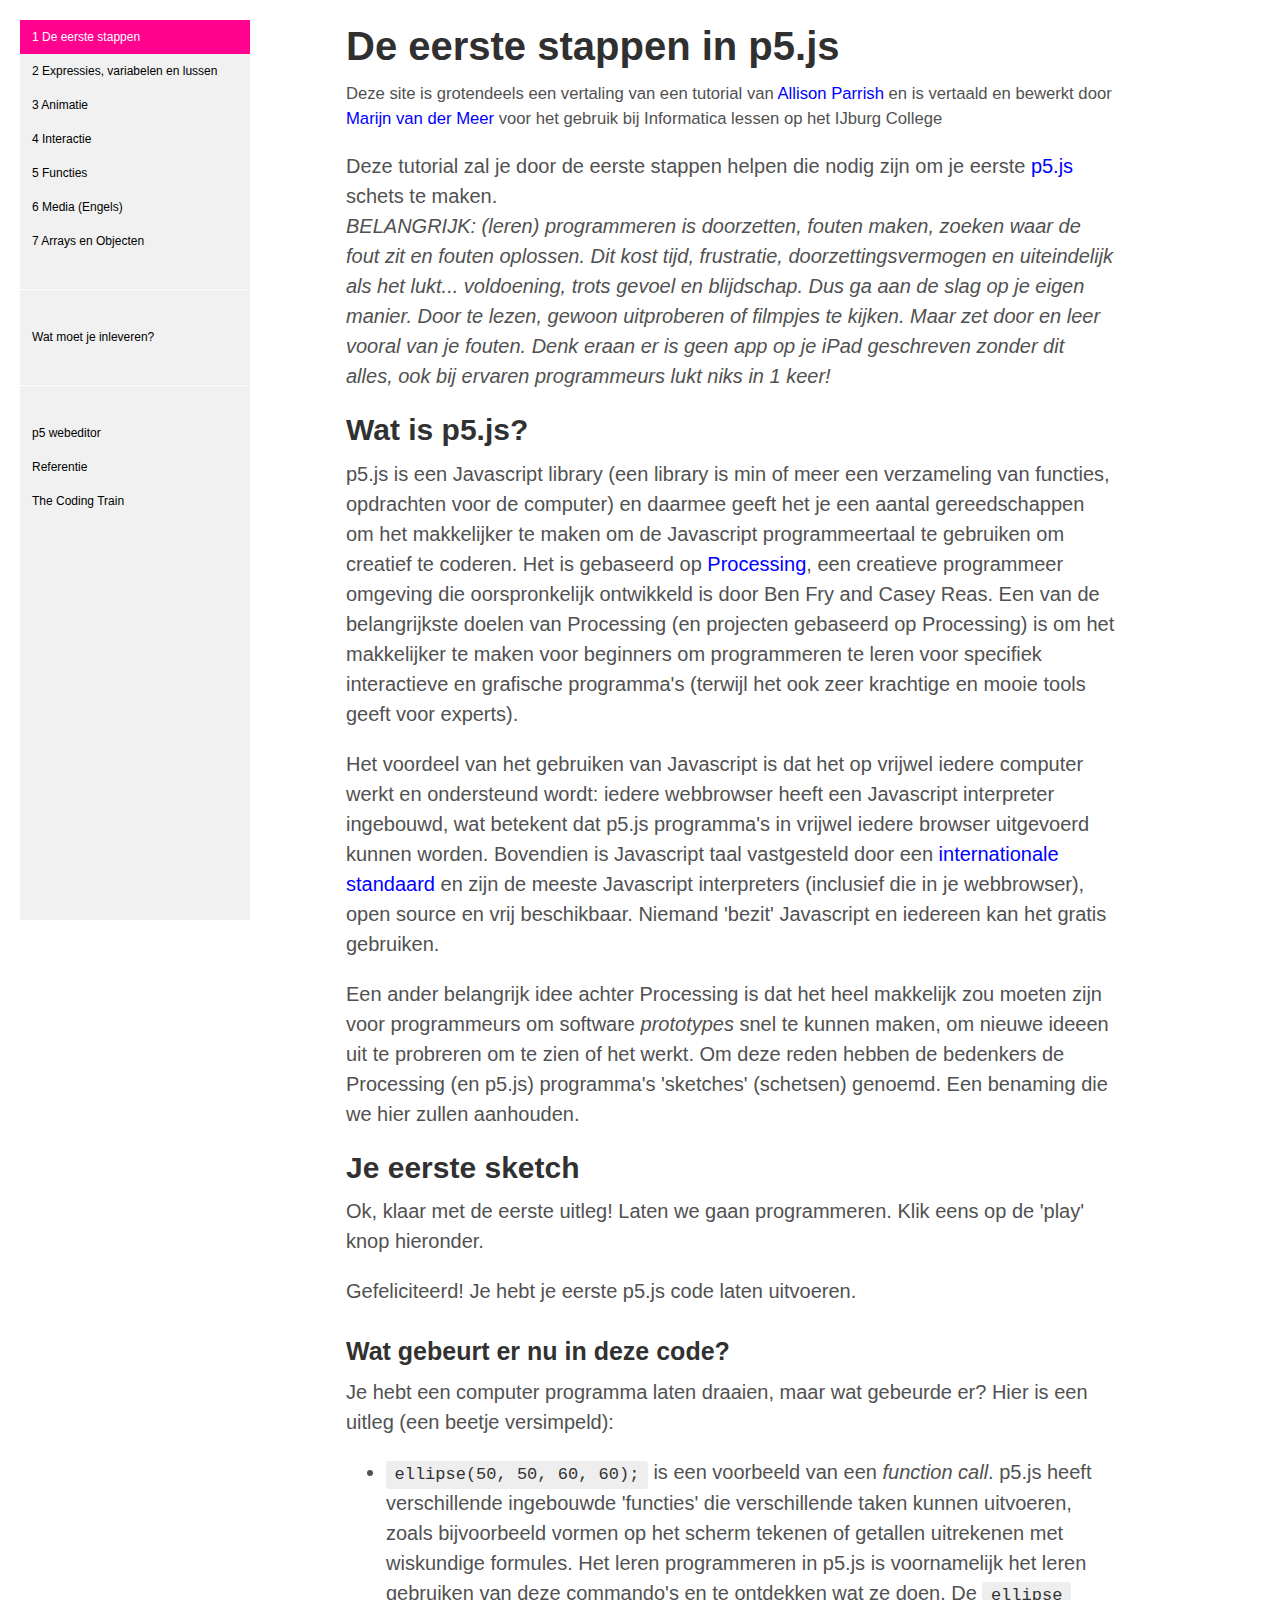
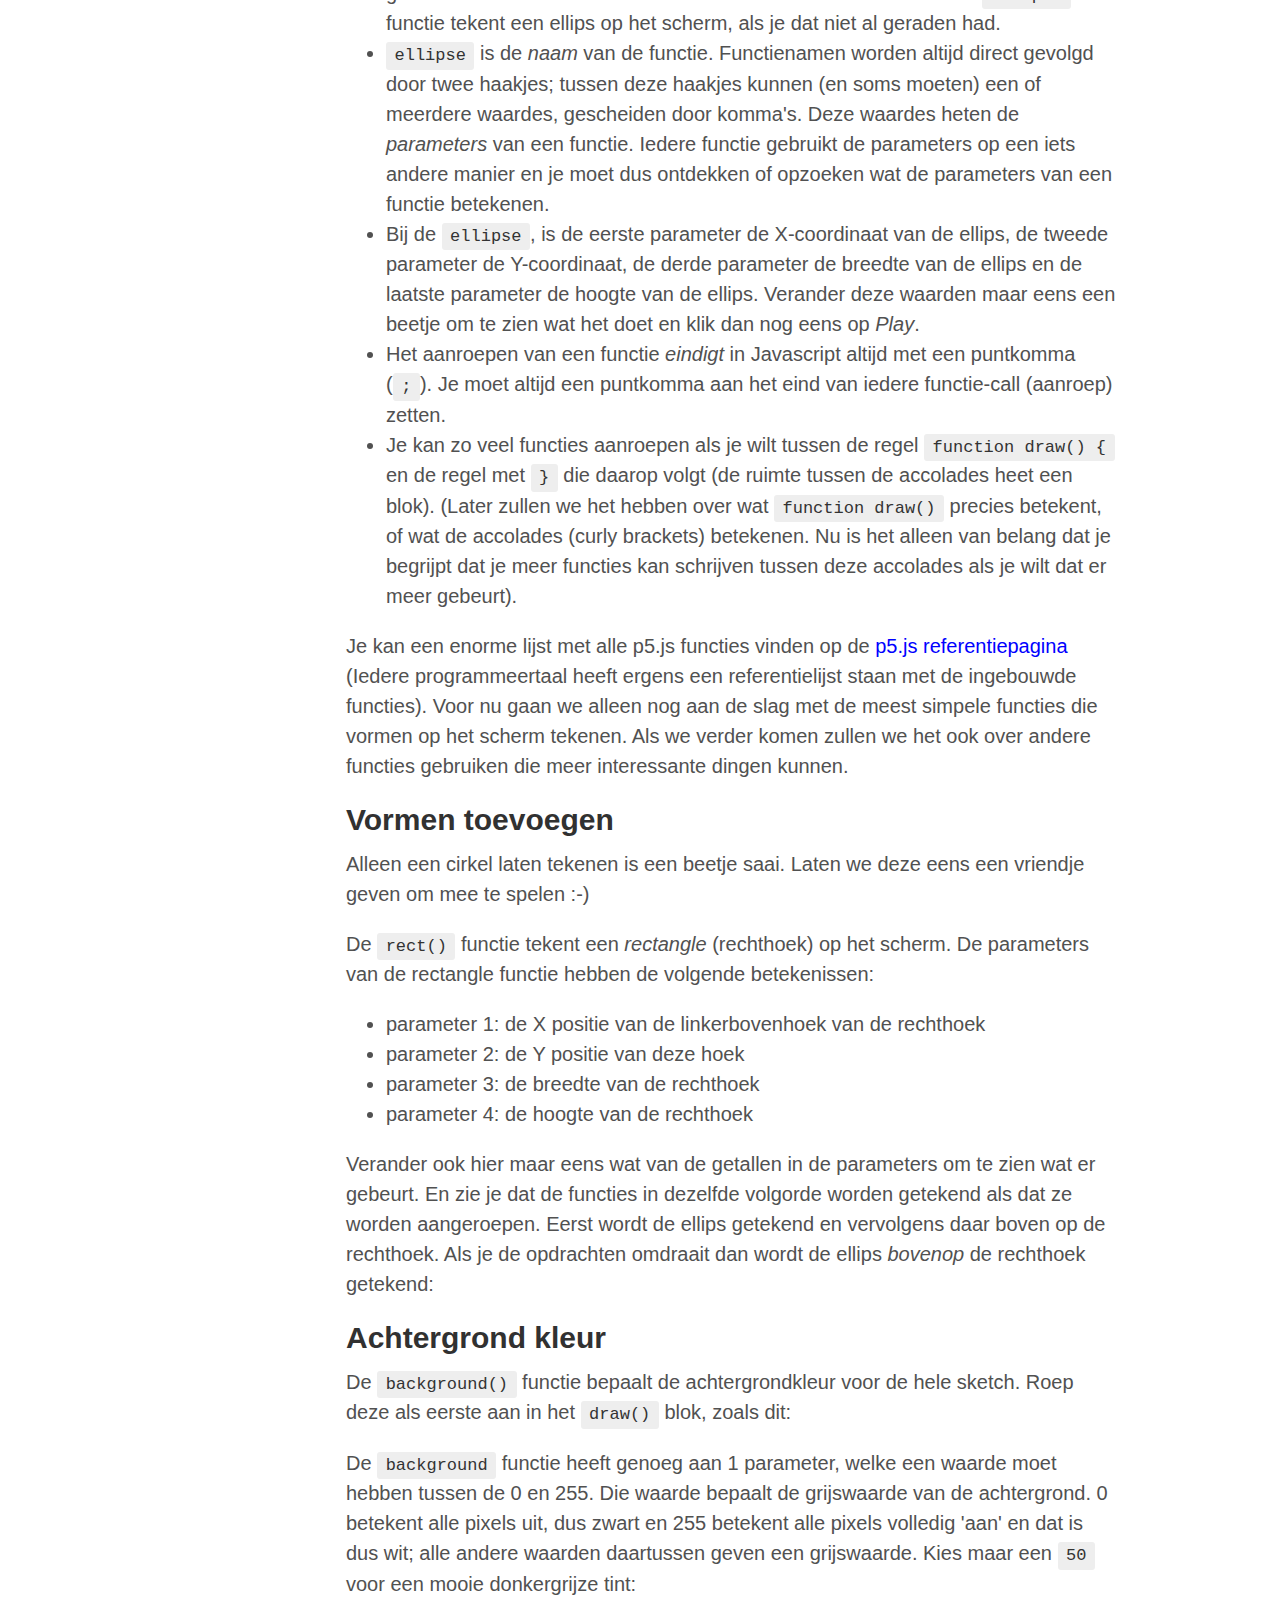
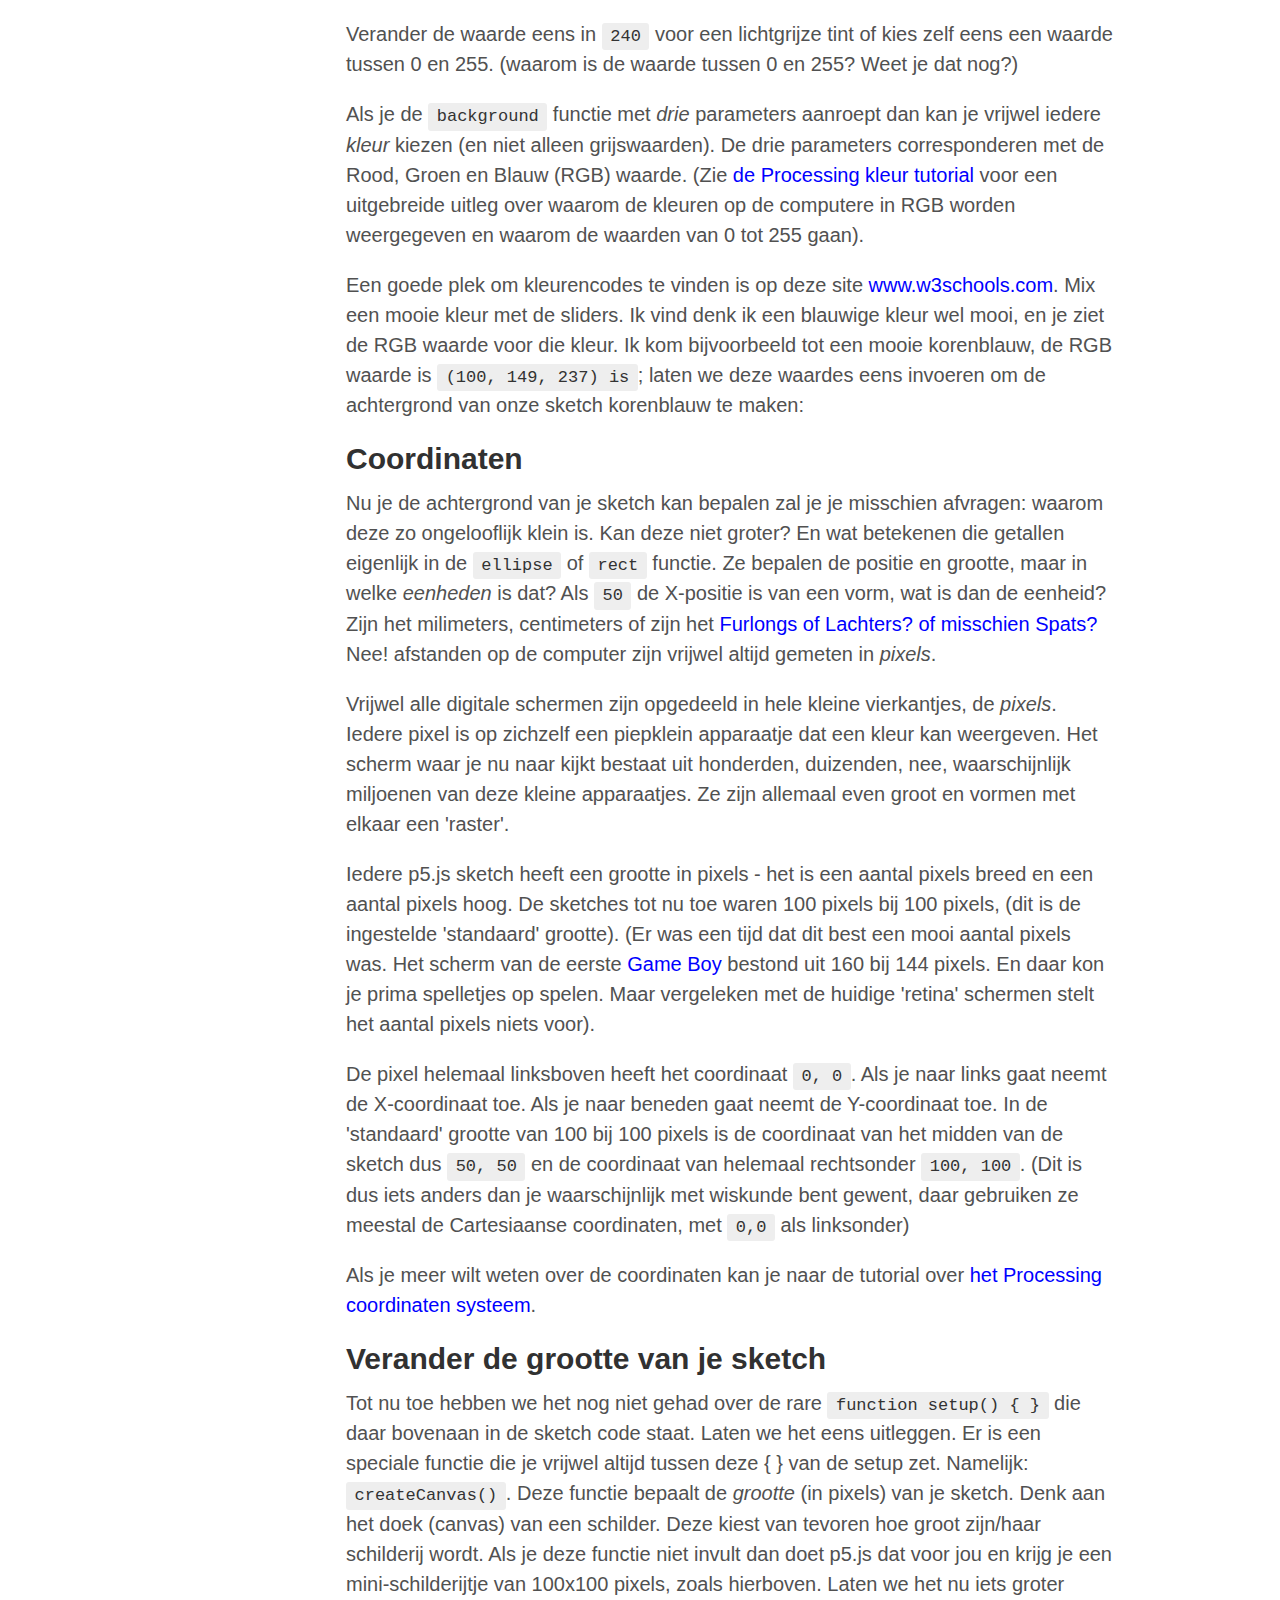
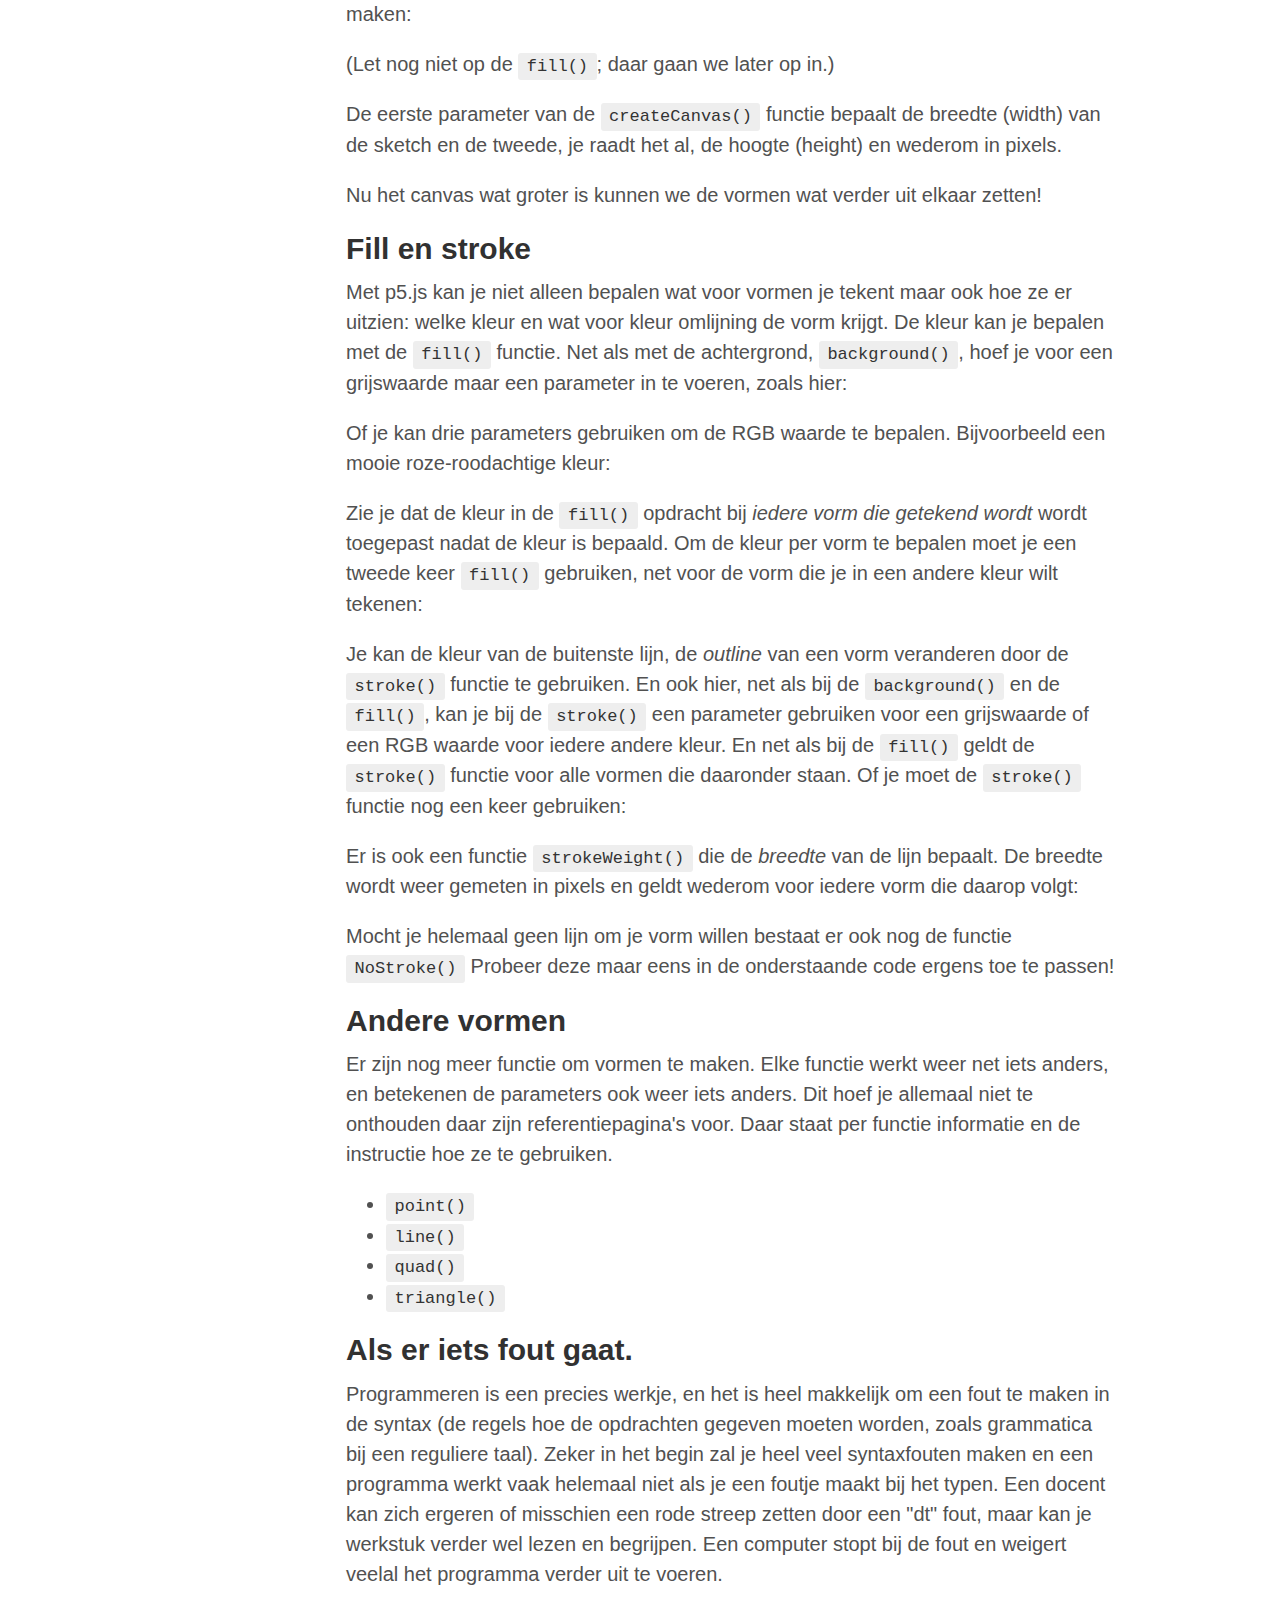
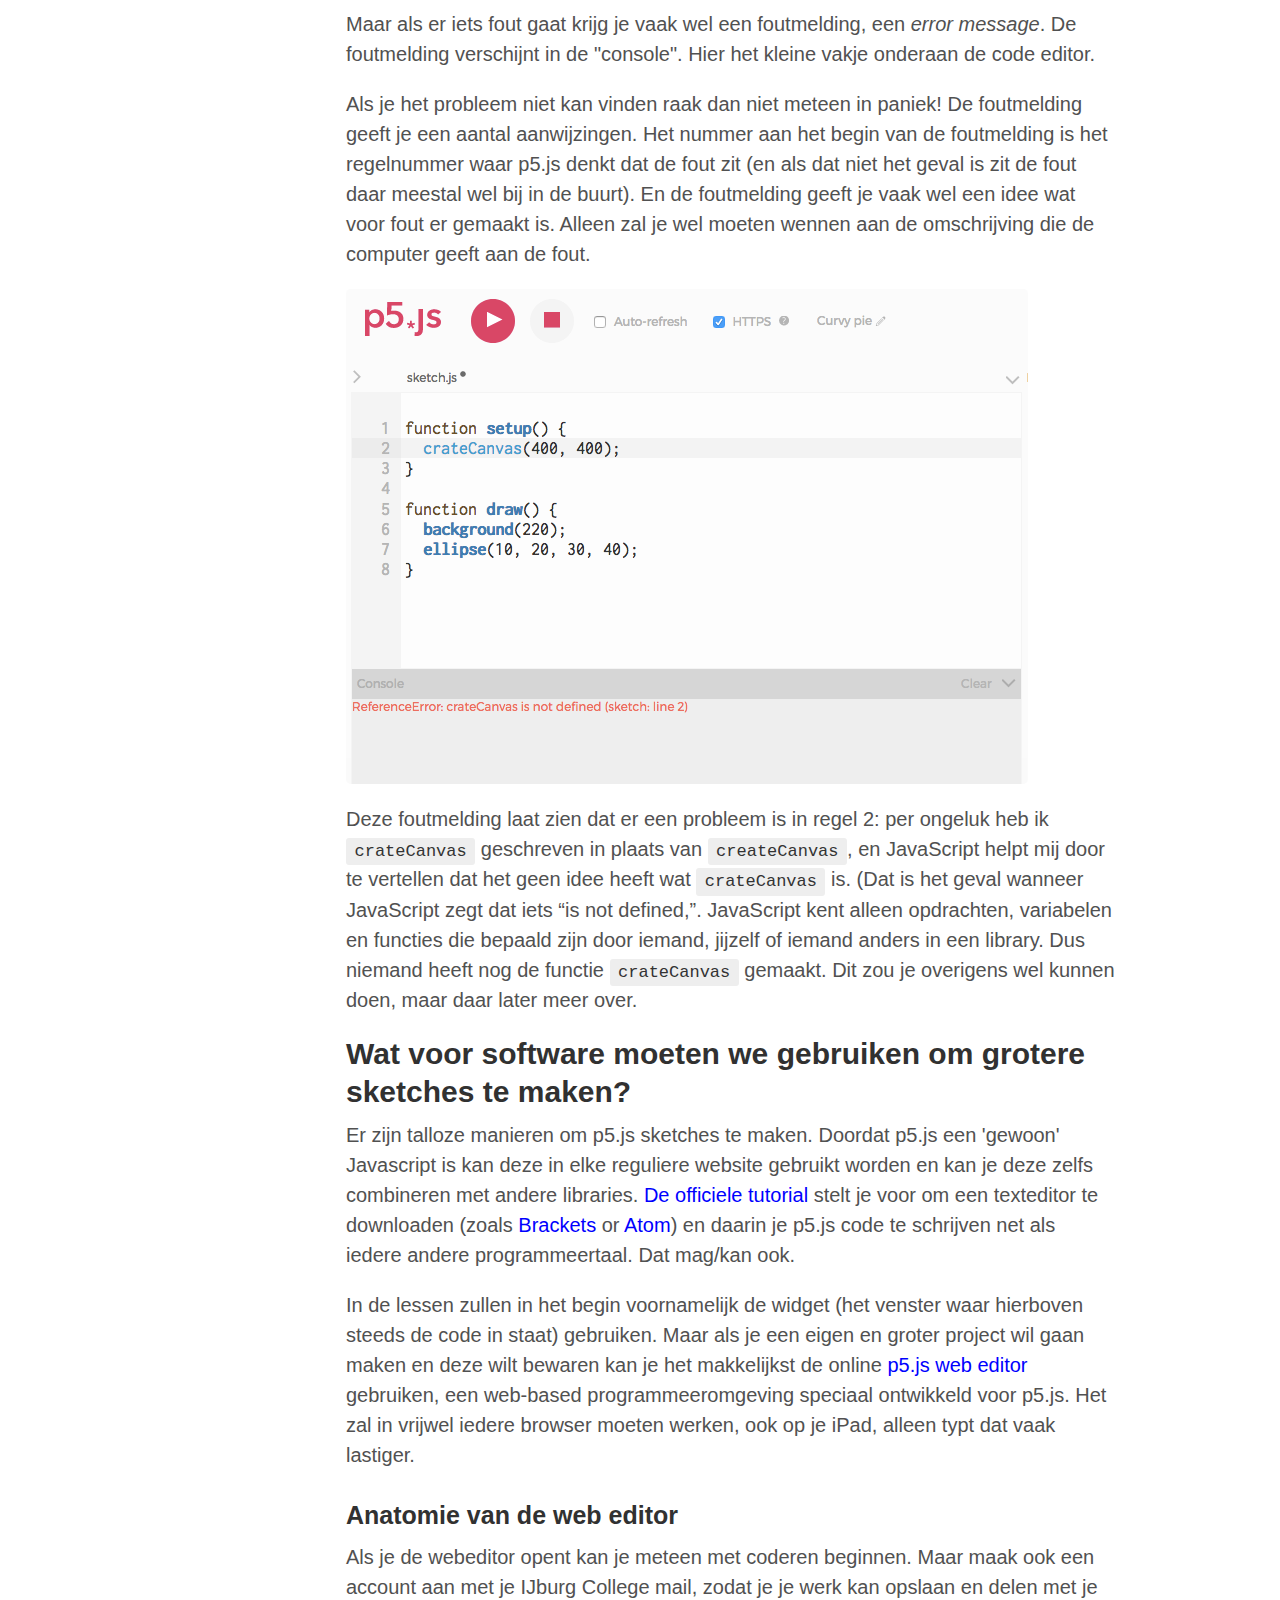
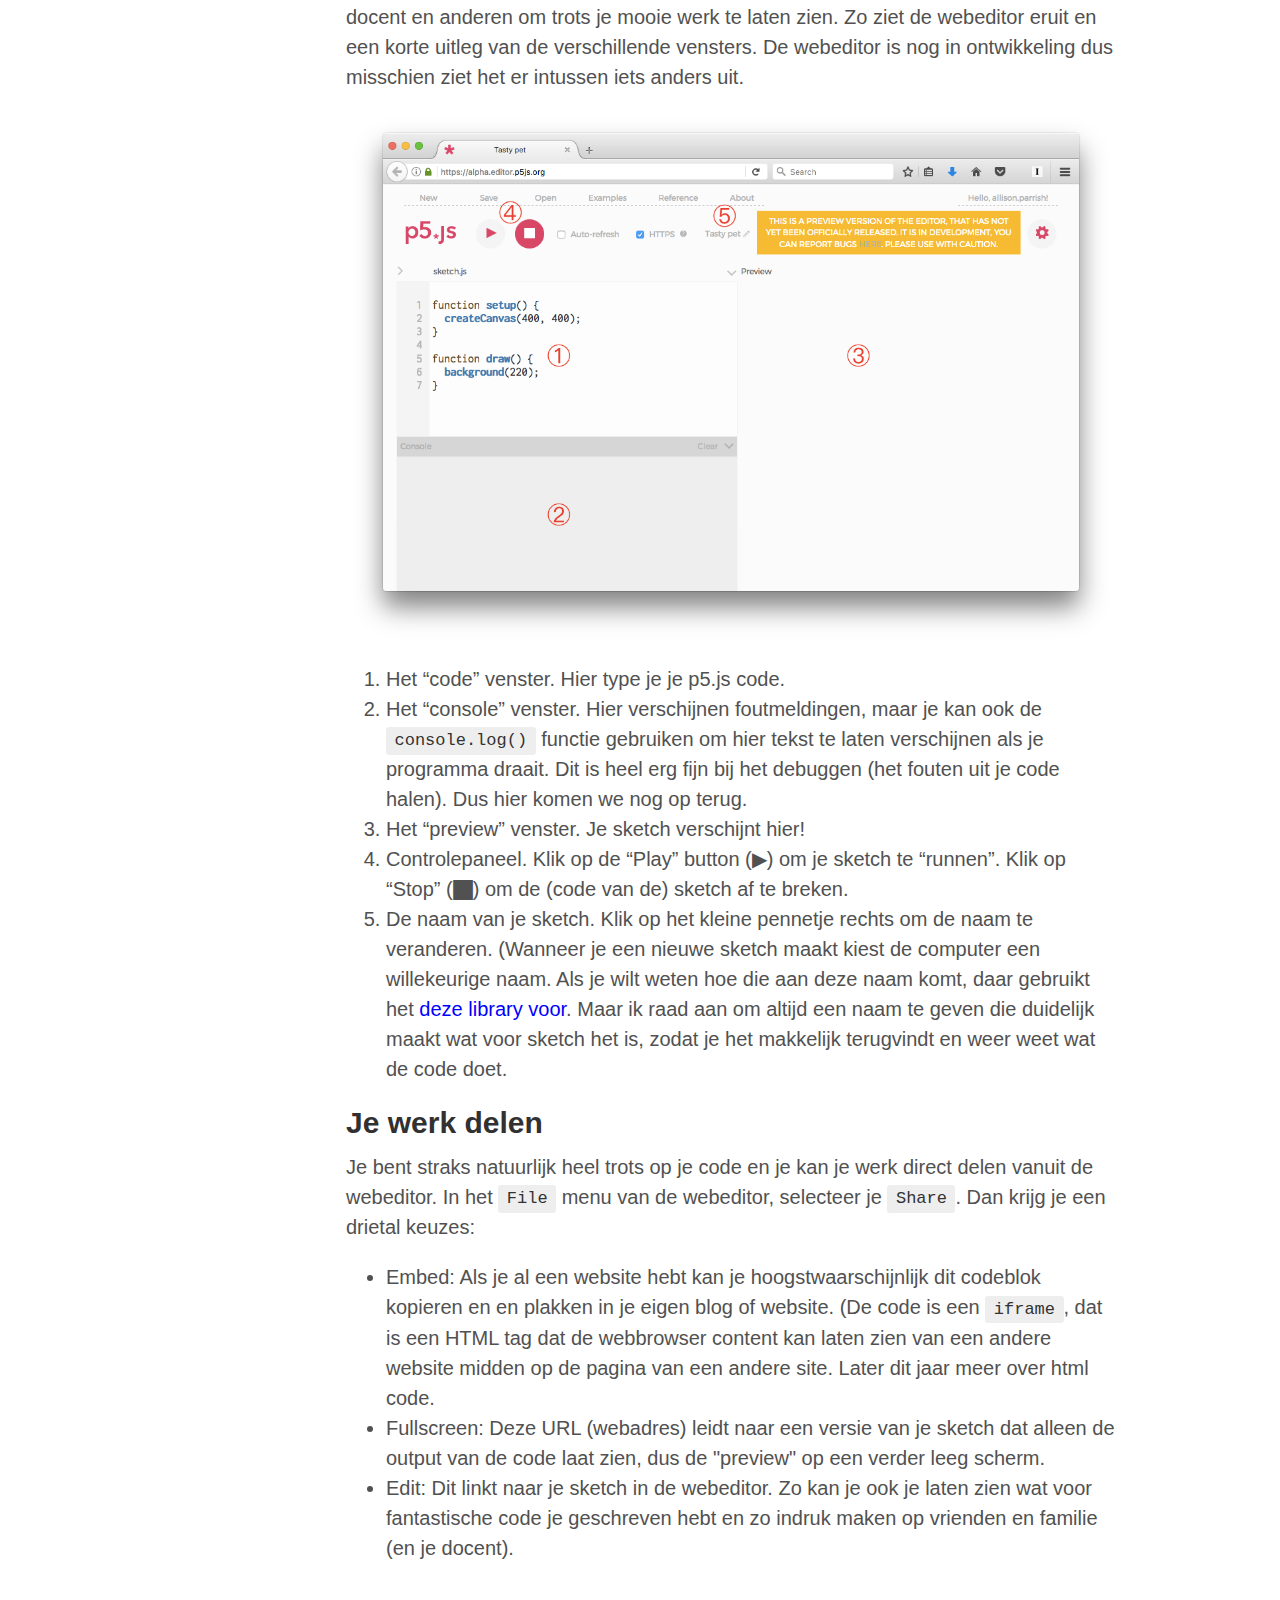
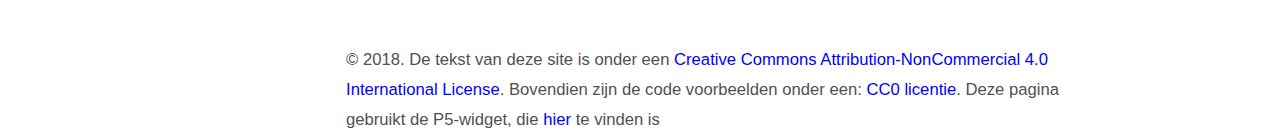
==== index.html @ 2075d61c "added files" ====
<!DOCTYPE html>
<html lang="nl">

  <head>
  <meta charset="UTF-8">
  <meta name="author" content="Allison Parrish">
  <link href="http://gmpg.org/xfn/11" rel="profile">

  <!-- Enable responsiveness on mobile devices-->
  <meta name="viewport" content="width=device-width, initial-scale=1.0, maximum-scale=1">

  <title>
    
      De eerste stappen in p5.js, creatief coderen.
    
  </title>

  <!-- CSS -->
  <link rel="stylesheet" href="css/poole.css">
  <link rel="stylesheet" href="css/syntax.css">
  <link rel="stylesheet" href="css/menu.css">

  <!-- Icons -->
  <!-- <link rel="apple-touch-icon-precomposed" sizes="144x144" href="/public/apple-touch-icon-precomposed.png">-->
  <link rel="shortcut icon" href="/public/favicon.ico">

  <!-- RSS -->
  <link rel="alternate" type="application/atom+xml" title="Creative Coding" href="/atom.xml">
<!-- load p5 inline widget -->
  <script src="//toolness.github.io/p5.js-widget/p5-widget.js"></script>
</head>


  <body>
<ul class="sidenav">
  <li><a class="active" href="index.html">1 De eerste stappen</a></li>
  <li><a href="02expressiesVariabelenLoops.html">2 Expressies, variabelen en lussen</a></li>
  <li><a href="03veranderingInTijd.html">3 Animatie</a></li>
  <li><a href="04interactie.html">4 Interactie</a></li>
  <li><a href="05TransformatieFuncties.html">5 Functies</a></li>
  <li><a href="06Media.html">6 Media (Engels)</a></li>
  <li><a href="07ArrayObjects.html">7 Arrays en Objecten</a></li>
   <hr>
  <li><a href="opdracht.html">Wat moet je inleveren?</a></li>
  <hr>
  <li><a href="https://editor.p5js.org/" target="_blank">p5 webeditor</a></li>
  <li><a href="https://p5js.org/reference/" target="_blank">Referentie</a></li>
<li><a href="https://www.youtube.com/user/shiffman/playlists?sort=dd&shelf_id=14&view=50" target="_blank">The Coding Train</a></li>
</ul>

    <div class="container content">
      <main>
        <article class="page">
  <h1 class="page-title">De eerste stappen in p5.js</h1>
 <small> <p>Deze site is grotendeels een vertaling van een tutorial van <a href="https://creative-coding.decontextualize.com/">Allison Parrish</a> en is vertaald en bewerkt door <a href="https://www.visualeditor.nl/">Marijn van der Meer</a> voor het gebruik bij Informatica lessen op het IJburg College</p></small>

<p>Deze tutorial zal je door de eerste stappen helpen die nodig zijn om je eerste 
<a href="http://p5js.org">p5.js</a> schets te maken. <br>
<em>BELANGRIJK: (leren) programmeren is doorzetten, fouten maken, zoeken waar de fout zit en fouten oplossen. Dit kost tijd, frustratie, doorzettingsvermogen en uiteindelijk als het lukt... voldoening, trots gevoel en blijdschap. Dus ga aan de slag op je eigen manier. Door te lezen, gewoon uitproberen of filmpjes te kijken. Maar zet door en leer vooral van je fouten. Denk eraan er is geen app op je iPad geschreven zonder dit alles, ook bij ervaren programmeurs lukt niks in 1 keer!</em> </p>

<h2 id="what-is-p5js">Wat is p5.js?</h2>

<p>p5.js is een Javascript library (een library is min of meer een verzameling van functies, opdrachten voor de computer) en daarmee geeft het je een aantal gereedschappen om het makkelijker te maken om de Javascript programmeertaal te gebruiken om creatief te coderen. Het is gebaseerd op
<a href="https://processing.org/">Processing</a>, een creatieve programmeer omgeving die oorspronkelijk ontwikkeld is door Ben Fry and Casey Reas. Een van de belangrijkste doelen van Processing (en projecten gebaseerd op Processing) is om het makkelijker te maken voor beginners om programmeren te leren voor specifiek interactieve en grafische programma's (terwijl het ook zeer krachtige en mooie tools geeft voor experts).</p>

<p>Het voordeel van het gebruiken van Javascript is dat het op vrijwel iedere computer werkt en ondersteund wordt: iedere webbrowser heeft een Javascript interpreter ingebouwd, wat betekent dat p5.js programma's in vrijwel iedere browser uitgevoerd kunnen worden. Bovendien is Javascript taal vastgesteld door een 
<a href="https://nl.wikipedia.org/wiki/ECMAScript">internationale standaard</a> en zijn de meeste Javascript interpreters (inclusief die in je webbrowser), open source en vrij beschikbaar. Niemand 'bezit' Javascript en iedereen kan het gratis gebruiken. </p>

<p>Een ander belangrijk idee achter Processing is dat het heel makkelijk zou moeten zijn voor programmeurs om software  <em>prototypes</em> snel te kunnen maken, om nieuwe ideeen uit te probreren om te zien of het werkt. Om deze reden hebben de bedenkers de Processing (en p5.js) programma's 'sketches' (schetsen) genoemd. Een benaming die we hier zullen aanhouden.</p>



<h2 id="your-first-sketch">Je eerste sketch</h2>

<p>Ok, klaar met de eerste uitleg! Laten we gaan programmeren. Klik eens op de 'play' knop hieronder. </p>


  <script type="text/p5">
function setup() {
  
}

function draw() {
  ellipse(50, 50, 60, 60);
}
</script>

<p>Gefeliciteerd! Je hebt je eerste p5.js code laten uitvoeren. </p>

<h3 id="so-whats-going-on-here">Wat gebeurt er nu in deze code?</h3>

<p>Je hebt een computer programma laten draaien, maar wat gebeurde er? Hier is een uitleg (een beetje versimpeld):</p>

<ul>
  <li><code>ellipse(50, 50, 60, 60);</code> is een voorbeeld van een <em>function call</em>. p5.js heeft verschillende ingebouwde 'functies' die verschillende taken kunnen uitvoeren, zoals bijvoorbeeld vormen op het scherm tekenen of getallen uitrekenen met wiskundige formules. Het leren programmeren in p5.js is voornamelijk het leren gebruiken van deze commando's en te ontdekken wat ze doen. De <code>ellipse</code> functie tekent een ellips op het scherm, als je dat niet al geraden had. </li>
  <li><code>ellipse</code> is de <em>naam</em> van de functie. Functienamen worden altijd direct gevolgd door twee haakjes; tussen deze haakjes kunnen (en soms moeten) een of meerdere waardes, gescheiden door komma's. Deze waardes heten de <em>parameters</em> van een functie. Iedere functie gebruikt de parameters op een iets andere manier en je moet dus ontdekken of opzoeken wat de parameters van een functie betekenen. </li>
  <li>Bij de <code>ellipse</code>, is de eerste parameter de X-coordinaat van de ellips, de tweede parameter de Y-coordinaat, de derde parameter de breedte van de ellips en de laatste parameter de hoogte van de ellips. Verander deze waarden maar eens een beetje om te zien wat het doet en klik dan nog eens op <em>Play</em>. </li>
  <li>Het aanroepen van een functie <em>eindigt</em> in Javascript altijd met een puntkomma (<code>;</code>). Je moet altijd een puntkomma aan het eind van iedere functie-call (aanroep) zetten. </li>
  <li>Je kan zo veel functies aanroepen als je wilt tussen de regel 
<code>function draw() {</code> en de regel met <code>}</code> die daarop volgt (de ruimte tussen de accolades heet een blok). (Later zullen we het hebben over wat
<code>function draw()</code> precies betekent, of wat de accolades (curly brackets) betekenen. Nu is het alleen van belang dat je begrijpt dat je meer functies kan schrijven tussen deze accolades als je wilt dat er meer gebeurt). </li>
</ul>

<p>Je kan een enorme lijst met alle p5.js functies vinden op de <a href="http://p5js.org/reference/">p5.js
referentiepagina</a> (Iedere programmeertaal heeft ergens een referentielijst staan met de ingebouwde functies). Voor nu gaan we alleen nog aan de slag met de meest simpele functies die vormen op het scherm tekenen. Als we verder komen zullen we het ook over andere functies gebruiken die meer interessante dingen kunnen. </p>

<h2 id="add-another-shape">Vormen toevoegen</h2>

<p>Alleen een cirkel laten tekenen is een beetje saai. Laten we deze eens een vriendje geven om mee te spelen :-)</p>

<script type="text/p5">
function setup() {
  
}

function draw() {
  ellipse(50, 50, 60, 60);
  rect(40, 40, 35, 45);
}
</script>

<p>De <code>rect()</code> functie tekent een <em>rectangle</em> (rechthoek) op het scherm. De parameters van de rectangle functie hebben de volgende betekenissen: </p>

<ul>
  <li>parameter 1: de X positie van de linkerbovenhoek van de rechthoek</li>
  <li>parameter 2: de Y positie van deze hoek</li>
  <li>parameter 3: de breedte van de rechthoek </li>
  <li>parameter 4: de hoogte van de rechthoek </li>
</ul>

<p>Verander ook hier maar eens wat van de getallen in de parameters om te zien wat er gebeurt. En zie je dat de functies in dezelfde volgorde worden getekend als dat ze worden aangeroepen. Eerst wordt de ellips getekend en vervolgens daar boven op de rechthoek. Als je de opdrachten omdraait  dan wordt de ellips <em>bovenop</em> de rechthoek getekend: 

<script type="text/p5">
function setup() {
  
}

function draw() {
  rect(40, 40, 35, 45);
  ellipse(50, 50, 60, 60);
}
</script>

<h2 id="background-color">Achtergrond kleur</h2>

<p>De <code>background()</code> functie bepaalt de achtergrondkleur voor de hele sketch. 
Roep deze als eerste aan in het  <code>draw()</code> blok, zoals dit:</p>

<script type="text/p5">
function setup() {
  
}

function draw() {
  background(0);
  ellipse(50, 50, 60, 60);
  rect(40, 40, 35, 45);
}
</script>

<p>De <code>background</code> functie heeft genoeg aan 1 parameter, welke een waarde moet hebben tussen de 0 en
255. Die waarde bepaalt de grijswaarde van de achtergrond. 0 betekent alle pixels uit, dus zwart en 255 betekent alle pixels volledig 'aan' en dat is dus wit; alle andere waarden daartussen geven een grijswaarde. Kies maar een <code>50</code> voor een mooie donkergrijze tint:</p>

<script type="text/p5">
function setup() {
  
}

function draw() {
  background(50);
  ellipse(50, 50, 60, 60);
  rect(40, 40, 35, 45);
}
</script>

<p>Verander de waarde eens in <code>240</code> voor een lichtgrijze tint of kies zelf eens een waarde tussen 0 en 255. (waarom is de waarde tussen 0 en 255? Weet je dat nog?)</p>


<p>Als je de  <code>background</code> functie met <em>drie</em> parameters aanroept dan kan je vrijwel iedere <em>kleur</em> kiezen (en niet alleen grijswaarden).  De drie parameters corresponderen met de Rood, Groen en Blauw (RGB) waarde.  (Zie <a href="https://www.processing.org/tutorials/color/">de Processing kleur
tutorial</a> voor een uitgebreide uitleg over waarom de kleuren op de computere in RGB worden weergegeven en waarom de waarden van 0 tot 255 gaan). </p>

<p>Een goede plek om kleurencodes te vinden is op deze site <a href="https://www.w3schools.com/colors/colors_rgb.asp">www.w3schools.com</a>. Mix een mooie kleur met de sliders. Ik vind denk ik een blauwige kleur wel mooi, en je ziet de RGB waarde voor die kleur. Ik kom bijvoorbeeld tot een mooie korenblauw, de RGB waarde is <code>(100,
149, 237) is</code>; laten we deze waardes eens invoeren om de achtergrond van onze sketch korenblauw te maken:</p>

<script type="text/p5">
function setup() {
  
}

function draw() {
  background(100, 149, 237);
  ellipse(50, 50, 60, 60);
  rect(40, 40, 35, 45);
}
</script>

<h2 id="coordinates">Coordinaten</h2>

<p>Nu je de achtergrond van je sketch kan bepalen zal je je misschien afvragen: waarom deze zo ongelooflijk klein is. Kan deze niet groter? En wat betekenen die getallen eigenlijk in de <code>ellipse</code> of <code>rect</code> functie. Ze bepalen de positie en grootte, maar in welke <em>eenheden</em> is dat? Als  <code>50</code> de X-positie is van een vorm, wat is dan de eenheid? Zijn het milimeters, centimeters of zijn het <a href="https://en.wikipedia.org/wiki/List_of_obsolete_units_of_measurement">Furlongs of Lachters? of misschien Spats?</a>
Nee! afstanden op de computer zijn vrijwel altijd gemeten in <em>pixels</em>.</p>

<p>Vrijwel alle digitale schermen zijn opgedeeld in hele kleine vierkantjes, de <em>pixels</em>.
Iedere pixel is op zichzelf een piepklein apparaatje dat een kleur kan weergeven. Het scherm waar je nu naar kijkt bestaat uit honderden, duizenden, nee, waarschijnlijk miljoenen van deze kleine apparaatjes. Ze zijn allemaal even groot en vormen met elkaar een 'raster'. </p>

<p>Iedere p5.js sketch heeft een grootte in pixels - het is een aantal pixels breed en een aantal pixels hoog. De sketches tot nu toe waren 100 pixels bij 100 pixels, (dit is de ingestelde 'standaard' grootte).
(Er was een tijd dat dit best een mooi aantal pixels was. Het scherm van de eerste <a href="https://nl.wikipedia.org/wiki/Game_Boy">Game
Boy</a> bestond uit 160 bij 144 pixels. En daar kon je prima spelletjes op spelen. Maar vergeleken met de huidige 'retina' schermen stelt het aantal pixels niets voor). </p>

<p>De pixel helemaal linksboven heeft het coordinaat <code>0, 0</code>. Als je naar links gaat neemt de X-coordinaat toe.
Als je naar beneden gaat neemt de Y-coordinaat toe. In de 'standaard' grootte van 100 bij 100 pixels is de coordinaat van het midden van de sketch dus <code>50, 50</code> en de coordinaat van helemaal rechtsonder <code>100, 100</code>. (Dit is dus iets anders dan je waarschijnlijk met wiskunde bent gewent, daar gebruiken ze meestal de Cartesiaanse coordinaten, met <code>0,0</code> als linksonder)</p>

<p>Als je meer wilt weten over de coordinaten kan je naar de tutorial over <a href="https://processing.org/tutorials/drawing/">het Processing coordinaten systeem</a>.</p>

<h2 id="change-the-size-of-your-sketch">Verander de grootte van je sketch</h2>

<p>Tot nu toe hebben we het nog niet gehad over de rare <code>function setup() { }</code> die daar bovenaan in de sketch code staat. Laten we het eens uitleggen. 
Er is een speciale functie die je vrijwel altijd tussen deze { } van de setup zet. Namelijk: 
<code>createCanvas()</code>. Deze functie bepaalt de <em>grootte</em> (in pixels) van je sketch. Denk aan het doek (canvas) van een schilder. Deze kiest van tevoren hoe groot zijn/haar schilderij wordt. Als je deze functie niet invult dan doet p5.js dat voor jou en krijg je een mini-schilderijtje van 100x100 pixels, zoals hierboven.
Laten we het nu iets groter maken:</p>

<script type="text/p5" data-preview-width="400" data-height="400">
function setup() {
  createCanvas(400, 400);  
}

function draw() {
  background(100, 149, 237);
  fill(255);
  ellipse(50, 50, 60, 60);
  rect(40, 40, 35, 45);
}
</script>

<p>(Let nog niet op de <code>fill()</code>; daar gaan we later op in.)</p>

<p>De eerste parameter van de <code>createCanvas()</code> functie bepaalt de breedte (width) van de sketch en de tweede, je raadt het al, de hoogte (height) en wederom in pixels.</p>

<p>Nu het canvas wat groter is kunnen we de vormen wat verder uit elkaar zetten!</p>

<script type="text/p5" data-preview-width="400" data-height="400">
function setup() {
  createCanvas(400, 400);  
}

function draw() {
  background(100, 149, 237);
  fill(255);
  ellipse(170, 150, 250, 250);
  rect(150, 95, 200, 250);
}
</script>

<h2 id="fill-and-stroke">Fill en stroke</h2>

<p>Met p5.js kan je niet alleen bepalen wat voor vormen je tekent maar ook hoe ze er uitzien: welke kleur en wat voor kleur omlijning de vorm krijgt. De kleur kan je bepalen met de <code>fill()</code> functie.
Net als met de achtergrond, <code>background()</code>, hoef je voor een grijswaarde maar een parameter in te voeren, zoals hier: </p>

<script type="text/p5" data-preview-width="400" data-height="400">
function setup() {
  createCanvas(400, 400);  
}

function draw() {
  background(100, 149, 237);
  fill(50);
  ellipse(170, 150, 250, 250);
  rect(150, 95, 200, 250);
}
</script>

<p>Of je kan drie parameters gebruiken om de RGB waarde te bepalen. Bijvoorbeeld een mooie roze-roodachtige kleur: </p>

<script type="text/p5" data-preview-width="400" data-height="400">
function setup() {
  createCanvas(400, 400);  
}

function draw() {
  background(100, 149, 237);
  fill(252, 108, 133);
  ellipse(170, 150, 250, 250);
  rect(150, 95, 200, 250);
}
</script>

<p>Zie je dat de kleur in de <code>fill()</code> opdracht bij <em>iedere vorm die getekend wordt</em> wordt toegepast nadat de kleur is bepaald. Om de kleur per vorm te bepalen moet je een tweede keer <code>fill()</code> gebruiken, net voor de vorm die je in een andere kleur wilt tekenen: </p>

<script type="text/p5" data-preview-width="400" data-height="400">
function setup() {
  createCanvas(400, 400);  
}

function draw() {
  background(100, 149, 237);
  fill(252, 108, 133);
  ellipse(170, 150, 250, 250);
  fill(255);
  rect(150, 95, 200, 250);
}
</script>

<p>Je kan de kleur van de buitenste lijn, de <em>outline</em> van een vorm veranderen door de <code>stroke()</code>
functie te gebruiken. En ook hier, net als bij de <code>background()</code> en de <code>fill()</code>, kan je bij de <code>stroke()</code> een parameter gebruiken voor een grijswaarde of een RGB waarde voor iedere andere kleur. En net als bij de <code>fill()</code> geldt de <code>stroke()</code> functie voor alle vormen die daaronder staan. Of je moet de <code>stroke()</code> functie nog een keer gebruiken:</p>

<script type="text/p5" data-preview-width="400" data-height="400">
function setup() {
  createCanvas(400, 400);  
}

function draw() {
  background(100, 149, 237);
  stroke(252, 108, 133);
  ellipse(170, 150, 250, 250);
  stroke(240);
  rect(150, 95, 200, 250);
}
</script>

<p>Er is ook een functie <code>strokeWeight()</code> die de <em>breedte</em> van de lijn bepaalt. De breedte wordt weer gemeten in pixels en geldt wederom voor iedere vorm die daarop volgt:</p>

<script type="text/p5" data-preview-width="400" data-height="400">
function setup() {
  createCanvas(400, 400);  
}

function draw() {
  background(100, 149, 237);
  strokeWeight(20);
  stroke(252, 108, 133);
  ellipse(170, 150, 250, 250);
  stroke(240);
  rect(150, 95, 200, 250);
}
</script>

<p>Mocht je helemaal geen lijn om je vorm willen bestaat er ook nog de functie <code>NoStroke()</code> Probeer deze maar eens in de onderstaande code ergens toe te passen!</p>

<script type="text/p5" data-preview-width="400" data-height="400">
function setup() {
  createCanvas(400, 400);  
}

function draw() {
  background(105, 109, 125);
  strokeWeight(10);
  stroke(111, 146, 131);
  fill(141, 159, 135);
  rect(50, 50, 100, 100);
  strokeWeight(5);
  stroke(141, 159, 135);
  fill(205, 198, 165);
  ellipse(200, 200, 250, 250);
  strokeWeight(10);
  stroke(205, 198, 165);
  fill(240, 220, 202);
  rect(250, 250, 100, 100);
}
</script>

<h2 id="other-shapes">Andere vormen</h2>

<p>Er zijn nog meer functie om vormen te maken. Elke functie werkt weer net iets anders, en betekenen de parameters ook weer iets anders. Dit hoef je allemaal niet te onthouden daar zijn referentiepagina's voor. Daar staat per functie informatie en de instructie hoe ze te gebruiken.</p>

<ul>
  <li><a href="http://p5js.org/reference/#/p5/point"><code>point()</code></a></li>
  <li><a href="http://p5js.org/reference/#/p5/line"><code>line()</code></a></li>
  <li><a href="http://p5js.org/reference/#/p5/quad"><code>quad()</code></a></li>
  <li><a href="http://p5js.org/reference/#/p5/triangle"><code>triangle()</code></a></li>
</ul>

<h2 id="when-something-goes-wrong">Als er iets fout gaat.</h2>

<p>Programmeren is een precies werkje, en het is heel makkelijk om een fout te maken in de syntax (de regels hoe de opdrachten gegeven moeten worden, zoals grammatica bij een reguliere taal). Zeker in het begin zal je heel veel syntaxfouten maken en een programma werkt vaak helemaal niet als je een foutje maakt bij het typen. Een docent kan zich ergeren of misschien een rode streep zetten door een "dt" fout, maar kan je werkstuk verder wel lezen en begrijpen. Een computer stopt bij de fout en weigert veelal het programma verder uit te voeren. </p>

<p>Maar als er iets fout gaat krijg je vaak wel een foutmelding, een <em>error
message</em>. De foutmelding verschijnt in de "console". Hier het kleine vakje onderaan de code editor. </p>

<p>Als je het probleem niet kan vinden raak dan niet meteen in paniek! De foutmelding geeft je een aantal aanwijzingen. Het nummer aan het begin van de foutmelding is het regelnummer waar p5.js denkt dat de fout zit (en als dat niet het geval is zit de fout daar meestal wel bij in de buurt). En de foutmelding geeft je vaak wel een idee wat voor fout er gemaakt is. Alleen zal je wel moeten wennen aan de omschrijving die de computer geeft aan de fout.</p>

<p><img src="images/01_error_message.png" alt="Screenshot of web editor showing an error message, &quot;Reference Error:
crateCanvas is not defined&quot;" /></p>

<p>Deze foutmelding laat zien dat er een probleem is in regel 2: per ongeluk heb ik <code>crateCanvas</code> geschreven in plaats van <code>createCanvas</code>, en JavaScript helpt mij door te vertellen dat het geen idee heeft wat <code>crateCanvas</code> is. (Dat is het geval wanneer JavaScript zegt dat iets “is not defined,”. JavaScript kent alleen opdrachten, variabelen en functies die bepaald zijn door iemand, jijzelf of iemand anders in een library. Dus niemand heeft nog de functie <code>crateCanvas</code> gemaakt. Dit zou je overigens wel kunnen doen, maar daar later meer over.</p>


<h2 id="what-software-to-use">Wat voor software moeten we gebruiken om grotere sketches te maken?</h2>

<p>Er zijn talloze manieren om p5.js sketches te maken. Doordat p5.js een 'gewoon' Javascript is kan deze in elke reguliere website gebruikt worden en kan je deze zelfs combineren met andere libraries.  <a href="http://p5js.org/get-started/">De officiele 
tutorial</a> stelt je voor om een texteditor te downloaden (zoals <a href="http://brackets.io/">Brackets</a> or <a href="https://atom.io/">Atom</a>)
en daarin je p5.js code te schrijven net als iedere andere programmeertaal. Dat mag/kan ook.</p>

<p>In de lessen zullen in het begin voornamelijk de widget (het venster waar hierboven steeds de code in staat) gebruiken. Maar als je een eigen en groter project wil gaan maken en deze wilt bewaren kan je het makkelijkst de online <a href="https://editor.p5js.org/">p5.js
web editor</a> gebruiken, een web-based programmeeromgeving speciaal ontwikkeld voor p5.js. Het zal in vrijwel iedere browser moeten werken, ook op je iPad, alleen typt dat vaak lastiger.</p>

<h3 id="anatomy-of-the-web-editor">Anatomie van de web editor</h3>

<p>Als je de webeditor opent kan je meteen met coderen beginnen. Maar maak ook een account aan met je IJburg College mail, zodat je je werk kan opslaan en delen met je docent en anderen om trots je mooie werk te laten zien. Zo ziet de webeditor eruit en een korte uitleg van de verschillende vensters. De webeditor is nog in ontwikkeling dus misschien ziet het er intussen iets anders uit.</p>

<p><img src="images/01_tasty_pet.png" alt="Screenshot of p5.js web editor with circled numbers" /></p>

<ol>
  <li>Het “code” venster. Hier type je je p5.js code.</li>
  <li>Het “console” venster. Hier verschijnen foutmeldingen, maar je kan ook de <code>console.log()</code> functie gebruiken om hier tekst te laten verschijnen als je programma draait. Dit is heel erg fijn bij het debuggen (het fouten uit je code halen). Dus hier komen we nog op terug. </li>
  <li>Het “preview” venster. Je sketch verschijnt hier!</li>
  <li>Controlepaneel. Klik op de “Play” button (▶) om je sketch te “runnen”. Klik op “Stop”
(⬛︎) om de (code van de) sketch af te breken.</li>
  <li>De naam van je sketch. Klik op het kleine pennetje rechts om de naam te veranderen. (Wanneer je een nieuwe sketch maakt kiest de computer een willekeurige naam. Als je wilt weten hoe die aan deze naam komt, daar gebruikt het <a href="https://github.com/aceakash/project-name-generator">deze library voor</a>. Maar ik raad aan om altijd een naam te geven die duidelijk maakt wat voor sketch het is, zodat je het makkelijk terugvindt en weer weet wat de code doet.</li>
</ol>

<h2 id="sharing-your-work">Je werk delen</h2>

<p>Je bent straks natuurlijk heel trots op je code en je kan je werk direct delen vanuit de webeditor. In het <code>File</code> menu van de webeditor, selecteer je <code>Share</code>. Dan krijg je een drietal keuzes:</p>

<ul>
  <li>Embed: Als je al een website hebt kan je hoogstwaarschijnlijk dit codeblok kopieren en en plakken in je eigen blog of website. (De code is een <code>iframe</code>, dat is een 
HTML tag dat de webbrowser content kan laten zien van een andere website midden op de pagina van een andere site. Later dit jaar meer over html code.</li>
  <li>Fullscreen: Deze URL (webadres) leidt naar een versie van je sketch dat alleen de output van de code laat zien, dus de "preview" op een verder leeg scherm.</li>
  <li>Edit: Dit linkt naar je sketch in de webeditor. Zo kan je ook je laten zien wat voor fantastische code je geschreven hebt en zo indruk maken op vrienden en familie (en je docent). </li>
</ul>

</article>

      </main>

      <footer class="footer">
        <small>
          &copy; <time datetime="2018-09-12T19:20:00-04:00">2018</time>. De tekst van deze site is onder een
           <a rel="license"
              href="http://creativecommons.org/licenses/by-nc/4.0/">Creative
              Commons Attribution-NonCommercial 4.0 International License</a>.
          Bovendien zijn de code voorbeelden onder een: <a
              href="https://creativecommons.org/publicdomain/zero/1.0/">CC0 licentie</a>.
              Deze pagina gebruikt de P5-widget, die <a href="https://toolness.github.io/p5.js-widget/"> hier </a> te vinden is 
        </small>
      </footer>
    </div>
    <script src="//code.jquery.com/jquery-1.11.3.min.js"></script>
    <script src="script/sketchui.js"></script>
  </body>
</html>
---- css/poole.css ----
/*
 *                        ___
 *                       /\_ \
 *  _____     ___     ___\//\ \      __
 * /\ '__`\  / __`\  / __`\\ \ \   /'__`\
 * \ \ \_\ \/\ \_\ \/\ \_\ \\_\ \_/\  __/
 *  \ \ ,__/\ \____/\ \____//\____\ \____\
 *   \ \ \/  \/___/  \/___/ \/____/\/____/
 *    \ \_\
 *     \/_/
 *
 * Designed, built, and released under MIT license by @mdo. Learn more at
 * https://github.com/poole/poole.
 */


/*
 * Contents
 *
 * Body resets
 * Custom type
 * Messages
 * Container
 * Masthead
 * Posts and pages
 * Pagination
 * Reverse layout
 * Themes
 */


/*
 * Body resets
 *
 * Update the foundational and global aspects of the page.
 */

* {
  -webkit-box-sizing: border-box;
     -moz-box-sizing: border-box;
          box-sizing: border-box;
}

html,
body {
  margin: 1em;
  padding: 0;
}

html {
  font-family: -apple-system, BlinkMacSystemFont, â€œSegoe UIâ€, Roboto, Helvetica, Arial, sans-serif;
  font-size: 16px;
  line-height: 1.5;
}
@media (min-width: 38em) {
  html {
    font-size: 20px;
  }
}

body {
  color: #515151;
  background-color: #fff;
  -webkit-text-size-adjust: 100%;
      -ms-text-size-adjust: 100%;
}

/* No `:visited` state is required by default (browsers will use `a`) */
a {
  color: #0000ff;
  text-decoration: none;
}
a strong {
  color: inherit;
}
/* `:focus` is linked to `:hover` for basic accessibility */
a:hover,
a:focus {
  text-decoration: underline;
}

/* Headings */
h1, h2, h3, h4, h5, h6 {
  margin-bottom: .5rem;
  font-weight: bold;
  line-height: 1.25;
  color: #313131;
  text-rendering: optimizeLegibility;
}
h1 {
  font-size: 2rem;
}
h2 {
  margin-top: 1rem;
  font-size: 1.5rem;
}
h3 {
  margin-top: 1.5rem;
  font-size: 1.25rem;
}
h4, h5, h6 {
  margin-top: 1rem;
  font-size: 1rem;
}

/* Body text */
p {
  margin-top: 0;
  margin-bottom: 1rem;
}

strong {
  color: #303030;
}


/* Lists */
ul, ol, dl {
  margin-top: 0;
  margin-bottom: 1rem;
}

dt {
  font-weight: bold;
}
dd {
  margin-bottom: .5rem;
}

/* Misc */
hr {
  position: relative;
  margin: 1.5rem 0;
  border: 0;
  border-top: 1px solid #eee;
  border-bottom: 1px solid #fff;
}

abbr {
  font-size: 85%;
  font-weight: bold;
  color: #555;
  text-transform: uppercase;
}
abbr[title] {
  cursor: help;
  border-bottom: 1px dotted #e5e5e5;
}

/* Code */
code,
pre {
  font-family: Menlo, Monaco, "Courier New", monospace;
}
code {
  padding: .25em .5em;
  font-size: 85%;
  color: #333;
  background-color: #eee;
  border-radius: 3px;
}
pre {
  display: block;
  margin-top: 0;
  margin-bottom: 1rem;
  padding: 1rem;
  font-size: .8rem;
  line-height: 1.4;
  white-space: pre;
  white-space: pre-wrap;
  word-break: break-all;
  word-wrap: break-word;
  background-color: #eee;
}
pre code {
  padding: 0;
  font-size: 100%;
  color: inherit;
  background-color: transparent;
}

/* Pygments via Jekyll */
.highlight {
  margin-bottom: 1rem;
  border-radius: 4px;
}
.highlight pre {
  margin-bottom: 0;
}

/* Gist via GitHub Pages */
.gist .gist-file {
  font-family: Menlo, Monaco, "Courier New", monospace !important;
}
.gist .markdown-body {
  padding: 15px;
}
.gist pre {
  padding: 0;
  background-color: transparent;
}
.gist .gist-file .gist-data {
  font-size: .8rem !important;
  line-height: 1.4;
}
.gist code {
  padding: 0;
  color: inherit;
  background-color: transparent;
  border-radius: 0;
}

/* Quotes */
blockquote {
  padding: .5rem 1rem;
  margin: .8rem 0;
  color: #444;
  border-left: .25rem solid #e5e5e5;
}
blockquote p:last-child {
  margin-bottom: 0;
}
@media (min-width: 30em) {
  blockquote {
    padding-right: 5rem;
    padding-left: 1.25rem;
  }
}

img {
  display: block;
  max-width: 100%;
  margin: 0 0 1rem;
  border-radius: 5px;
}

/* Tables */
table {
  margin-bottom: 1rem;
  width: 100%;
  border: 1px solid #e5e5e5;
  border-collapse: collapse;
}
td,
th {
  padding: .25rem .5rem;
  border: 1px solid #e5e5e5;
}
tbody tr:nth-child(odd) td,
tbody tr:nth-child(odd) th {
  background-color: #f9f9f9;
}


/*
 * Custom type
 *
 * Extend paragraphs with `.lead` for larger introductory text.
 */

.lead {
  font-size: 1.25rem;
  font-weight: 300;
}


/*
 * Messages
 *
 * Show alert messages to users. You may add it to single elements like a `<p>`,
 * or to a parent if there are multiple elements to show.
 */

.message {
  margin-bottom: 1rem;
  padding: 1rem;
  color: #717171;
  background-color: #f9f9f9;
}


/*
 * Container
 *
 * Center the page content.
 */

.container {
  max-width: 802px;
  padding: none;
  margin-left:  auto;
  margin-right: auto;
}


/*
 * Masthead
 *
 * Super small header above the content for site name and short description.
 */

.masthead {
  padding-top:    1rem;
  padding-bottom: 1rem;
  margin-bottom: 3rem;
}
.masthead-title {
  margin-top: 0;
  margin-bottom: 0;
  color: #505050;
}
.masthead-title a {
  color: #505050;
}
.masthead-title small {
  font-size: 75%;
  font-weight: 400;
  color: #c0c0c0;
  letter-spacing: 0;
}


/*
 * Posts and pages
 *
 * Each post is wrapped in `.post` and is used on default and post layouts. Each
 * page is wrapped in `.page` and is only used on the page layout.
 */

.page,
.post {
  margin-bottom: 4em;
}

/* Blog post or page title */
.page-title,
.post-title,
.post-title a {
  color: #303030;
}
.page-title,
.post-title {
  margin-top: 0;
}

/* Meta data line below post title */
.post-date {
  display: block;
  margin-top: -.5rem;
  margin-bottom: 1rem;
  color: #9a9a9a;
}

/* Related posts */
.related {
  padding-top: 2rem;
  padding-bottom: 2rem;
  border-top: 1px solid #eee;
}
.related-posts {
  padding-left: 0;
  list-style: none;
}
.related-posts h3 {
  margin-top: 0;
}
.related-posts li small {
  font-size: 75%;
  color: #999;
}
.related-posts li a:hover {
  color: #268bd2;
  text-decoration: none;
}
.related-posts li a:hover small {
  color: inherit;
}


/*
 * Pagination
 *
 * Super lightweight (HTML-wise) blog pagination. `span`s are provide for when
 * there are no more previous or next posts to show.
 */

.pagination {
  overflow: hidden; /* clearfix */
  margin-left: -1rem;
  margin-right: -1rem;
  font-family: "PT Sans", Helvetica, Arial, sans-serif;
  color: #ccc;
  text-align: center;
}

/* Pagination items can be `span`s or `a`s */
.pagination-item {
  display: block;
  padding: 1rem;
  border: 1px solid #eee;
}
.pagination-item:first-child {
  margin-bottom: -1px;
}

/* Only provide a hover state for linked pagination items */
a.pagination-item:hover {
  background-color: #f5f5f5;
}

@media (min-width: 30em) {
  .pagination {
    margin: 3rem 0;
  }
  .pagination-item {
    float: left;
    width: 50%;
  }
  .pagination-item:first-child {
    margin-bottom: 0;
    border-top-left-radius:    4px;
    border-bottom-left-radius: 4px;
  }
  .pagination-item:last-child {
    margin-left: -1px;
    border-top-right-radius:    4px;
    border-bottom-right-radius: 4px;
  }
}

.example {
    overflow: auto; zoom: 1;
    margin-bottom: 1em;
    background-color: #fcfcfc;
    border: 1px black solid;
    min-height: 400px;
}
.example pre {
    margin: 0;
    padding: 0;
    font-size: 12px;
    padding: 1em;
}
.example-container {
    width: 400;
    height: 400;
    float: right;
}
.cntrl {
    font-size: 80%;
}
.cntrl span {
    padding: 4px;
    margin: 0px;
    background: black;
    color: white;
    cursor: pointer;
}
.example iframe { margin: 0; padding: 0; }
---- css/syntax.css ----
.highlight .hll { background-color: #ffc; }
.highlight .c { color: #999; } /* Comment */
.highlight .err { color: #a00; background-color: #faa } /* Error */
.highlight .k { color: #069; } /* Keyword */
.highlight .o { color: #555 } /* Operator */
.highlight .cm { color: #09f; font-style: italic } /* Comment.Multiline */
.highlight .cp { color: #099 } /* Comment.Preproc */
.highlight .c1 { color: #999; } /* Comment.Single */
.highlight .cs { color: #999; } /* Comment.Special */
.highlight .gd { background-color: #fcc; border: 1px solid #c00 } /* Generic.Deleted */
.highlight .ge { font-style: italic } /* Generic.Emph */
.highlight .gr { color: #f00 } /* Generic.Error */
.highlight .gh { color: #030; } /* Generic.Heading */
.highlight .gi { background-color: #cfc; border: 1px solid #0c0 } /* Generic.Inserted */
.highlight .go { color: #aaa } /* Generic.Output */
.highlight .gp { color: #009; } /* Generic.Prompt */
.highlight .gs { } /* Generic.Strong */
.highlight .gu { color: #030; } /* Generic.Subheading */
.highlight .gt { color: #9c6 } /* Generic.Traceback */
.highlight .kc { color: #069; } /* Keyword.Constant */
.highlight .kd { color: #069; } /* Keyword.Declaration */
.highlight .kn { color: #069; } /* Keyword.Namespace */
.highlight .kp { color: #069 } /* Keyword.Pseudo */
.highlight .kr { color: #069; } /* Keyword.Reserved */
.highlight .kt { color: #078; } /* Keyword.Type */
.highlight .m { color: #f60 } /* Literal.Number */
.highlight .s { color: #d44950 } /* Literal.String */
.highlight .na { color: #4f9fcf } /* Name.Attribute */
.highlight .nb { color: #366 } /* Name.Builtin */
.highlight .nc { color: #0a8; } /* Name.Class */
.highlight .no { color: #360 } /* Name.Constant */
.highlight .nd { color: #99f } /* Name.Decorator */
.highlight .ni { color: #999; } /* Name.Entity */
.highlight .ne { color: #c00; } /* Name.Exception */
.highlight .nf { color: #c0f } /* Name.Function */
.highlight .nl { color: #99f } /* Name.Label */
.highlight .nn { color: #0cf; } /* Name.Namespace */
.highlight .nt { color: #2f6f9f; } /* Name.Tag */
.highlight .nv { color: #033 } /* Name.Variable */
.highlight .ow { color: #000; } /* Operator.Word */
.highlight .w { color: #bbb } /* Text.Whitespace */
.highlight .mf { color: #f60 } /* Literal.Number.Float */
.highlight .mh { color: #f60 } /* Literal.Number.Hex */
.highlight .mi { color: #f60 } /* Literal.Number.Integer */
.highlight .mo { color: #f60 } /* Literal.Number.Oct */
.highlight .sb { color: #c30 } /* Literal.String.Backtick */
.highlight .sc { color: #c30 } /* Literal.String.Char */
.highlight .sd { color: #c30; font-style: italic } /* Literal.String.Doc */
.highlight .s2 { color: #c30 } /* Literal.String.Double */
.highlight .se { color: #c30; } /* Literal.String.Escape */
.highlight .sh { color: #c30 } /* Literal.String.Heredoc */
.highlight .si { color: #a00 } /* Literal.String.Interpol */
.highlight .sx { color: #c30 } /* Literal.String.Other */
.highlight .sr { color: #3aa } /* Literal.String.Regex */
.highlight .s1 { color: #c30 } /* Literal.String.Single */
.highlight .ss { color: #fc3 } /* Literal.String.Symbol */
.highlight .bp { color: #366 } /* Name.Builtin.Pseudo */
.highlight .vc { color: #033 } /* Name.Variable.Class */
.highlight .vg { color: #033 } /* Name.Variable.Global */
.highlight .vi { color: #033 } /* Name.Variable.Instance */
.highlight .il { color: #f60 } /* Literal.Number.Integer.Long */

.css .o,
.css .o + .nt,
.css .nt + .nt { color: #999; }
---- css/menu.css ----
body {margin: 0;}

.sidenav {
    font-size: 12px;
}

ul.sidenav {
    list-style-type: none;
    margin: 0;
    padding: 0;
    width: 18%;
    background-color: #f1f1f1;
    position: fixed;
    height: 100%;
    overflow: auto;
    
}

ul.sidenav li a {
    display: block;
    color: #000;
    padding: 8px 12px;
    text-decoration: none;
    
}
 
ul.sidenav li a.active {
    background-color: #ff038f;
    color: white;
}

ul.sidenav li a:hover:not(.active) {
    background-color: #555;
    color: white;
}

div.content {
    margin-left: 25%;
    padding: 1px 16px;
    height: 1000px;
}

@media screen and (max-width: 900px) {
    ul.sidenav {
        width: 100%;
        height: auto;
        position: relative;
    }
    ul.sidenav li a {
        float: left;
        padding: 15px;
    }
    div.content {margin-left: 0;}
}

@media screen and (max-width: 400px) {
    ul.sidenav li a {
        text-align: center;
        float: none;
    }
}
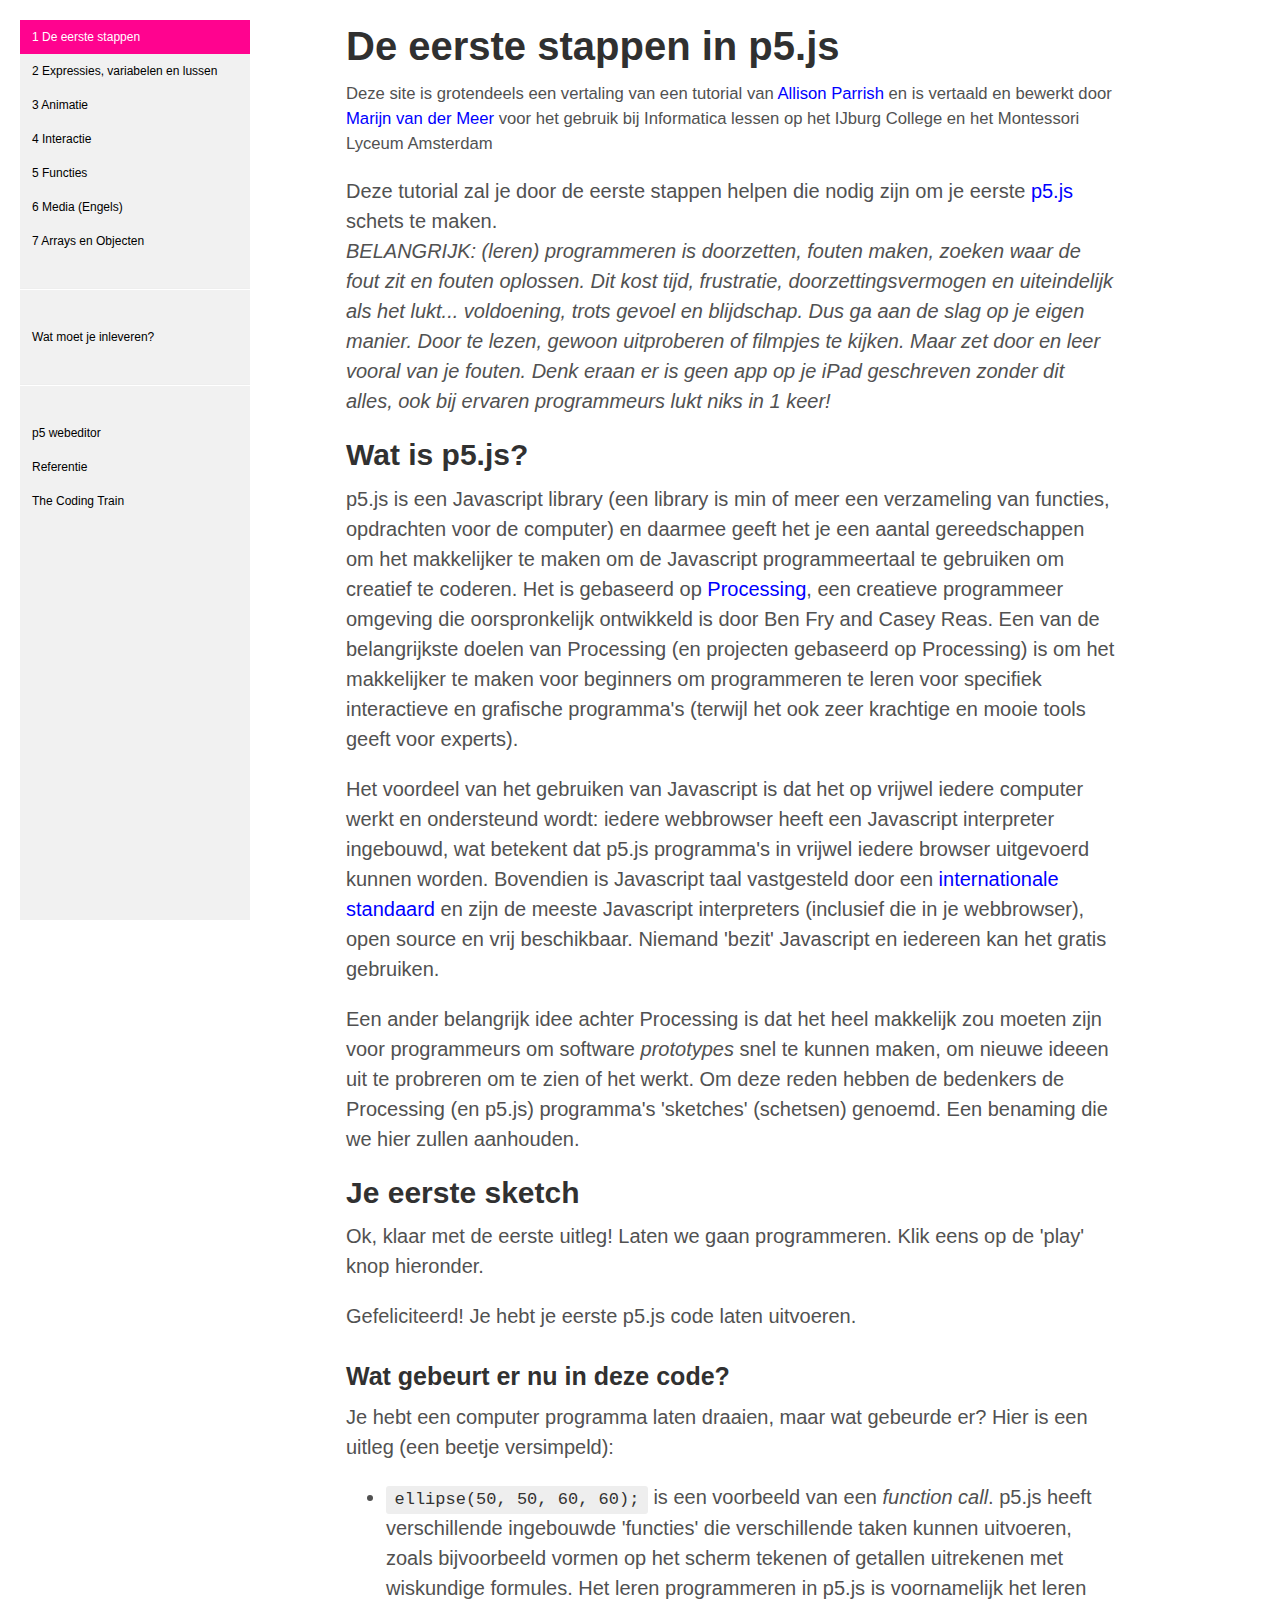
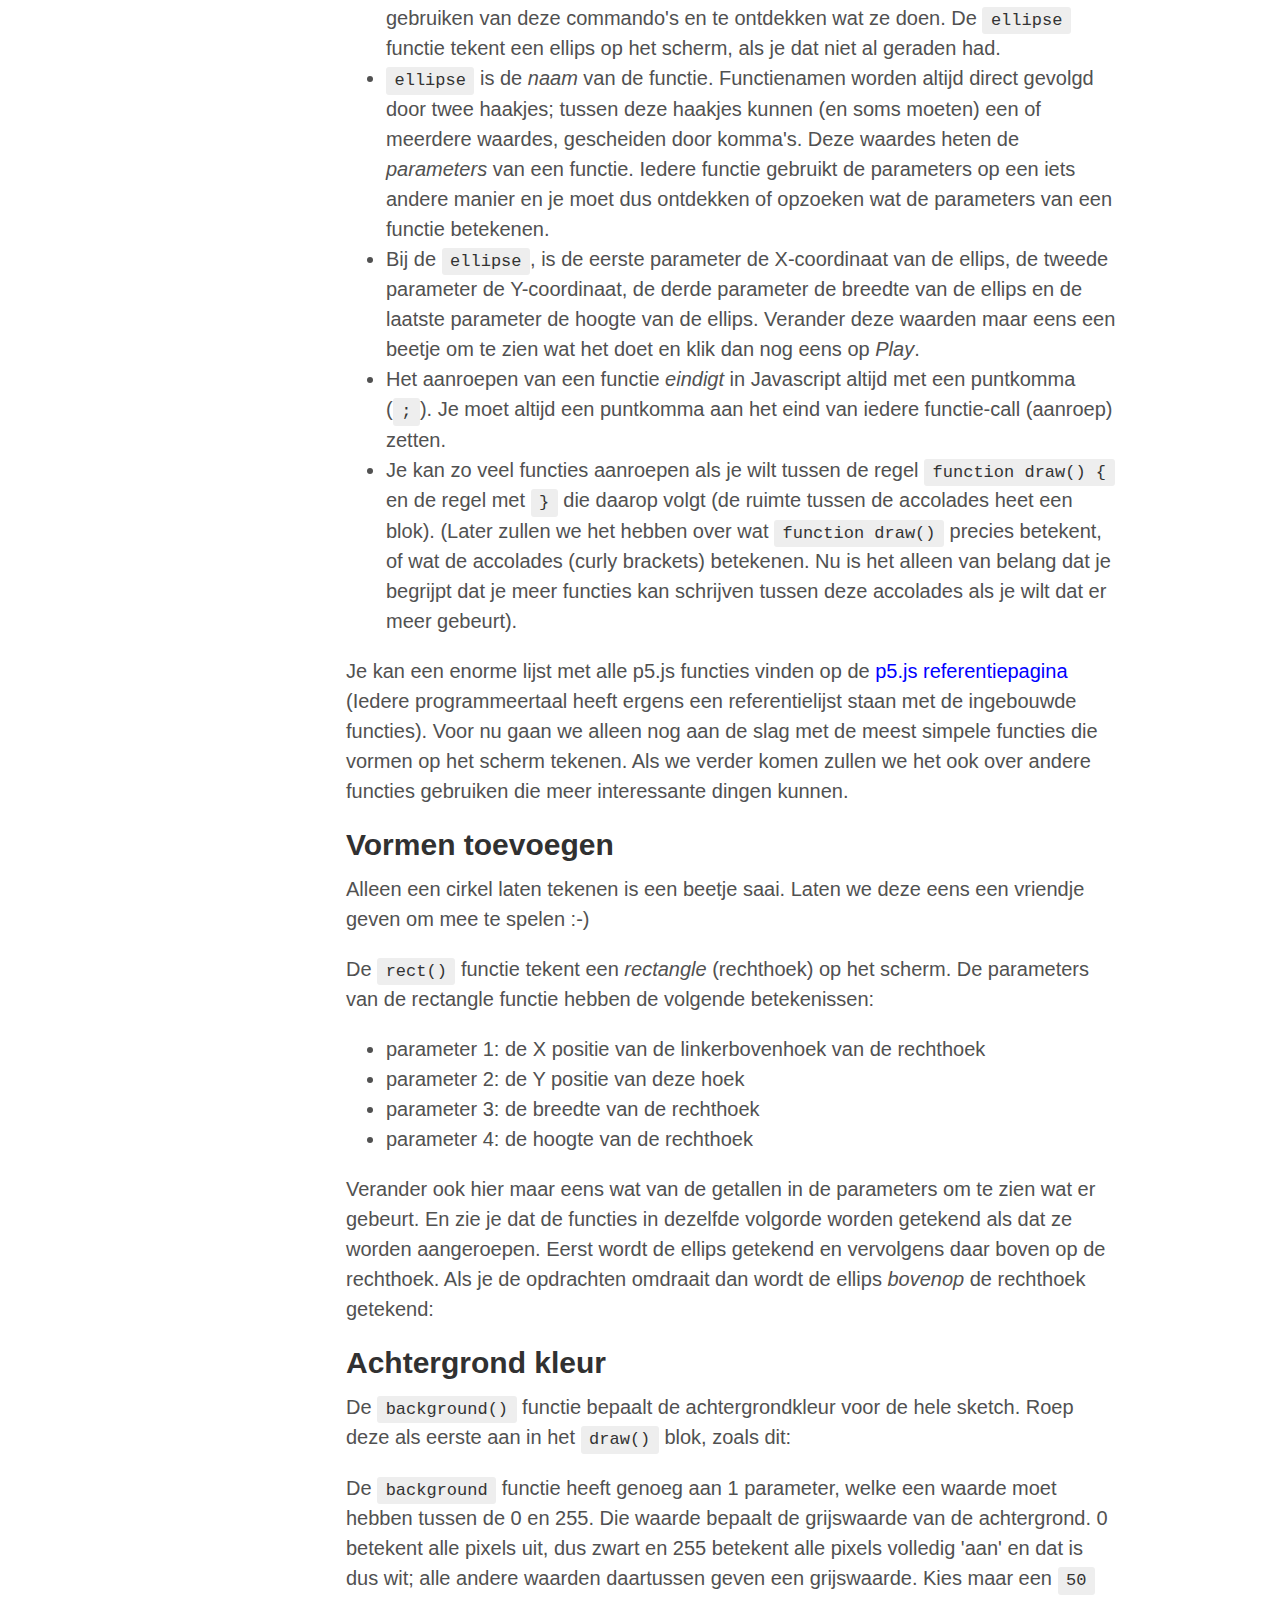
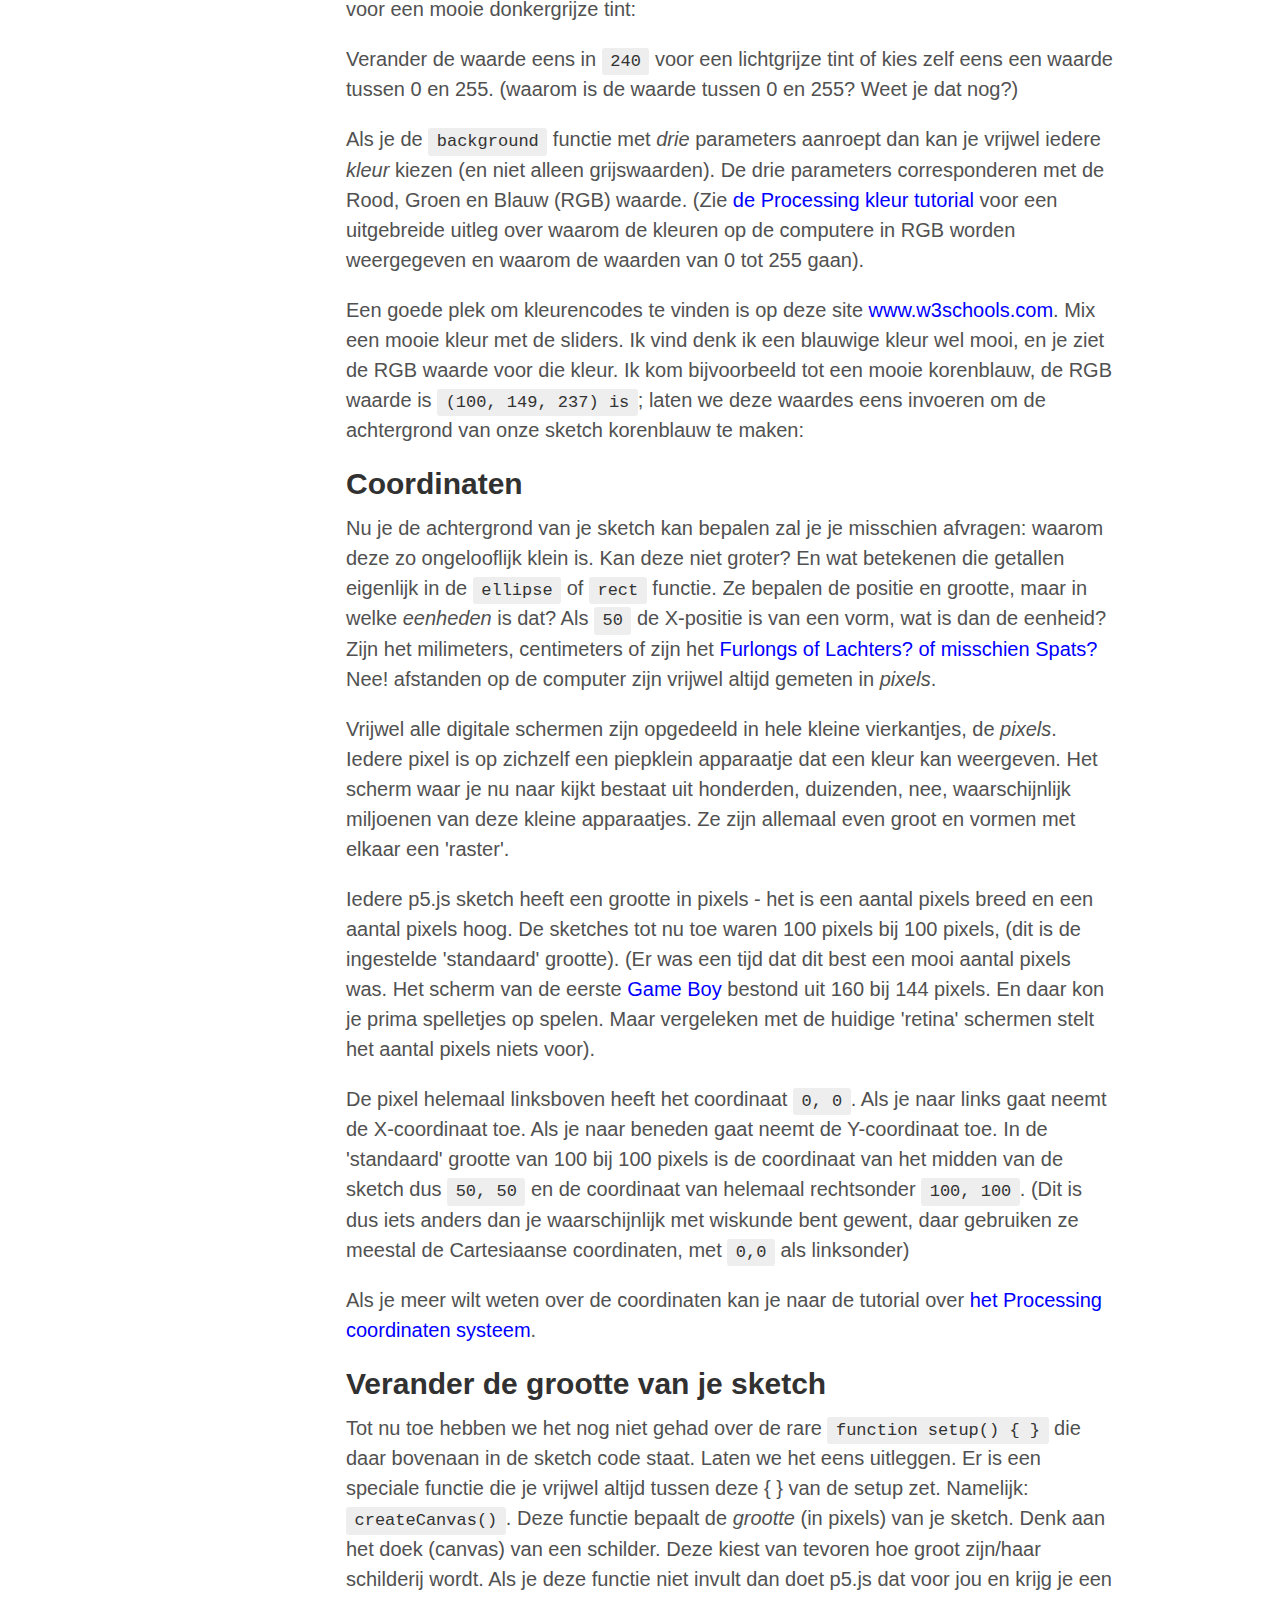
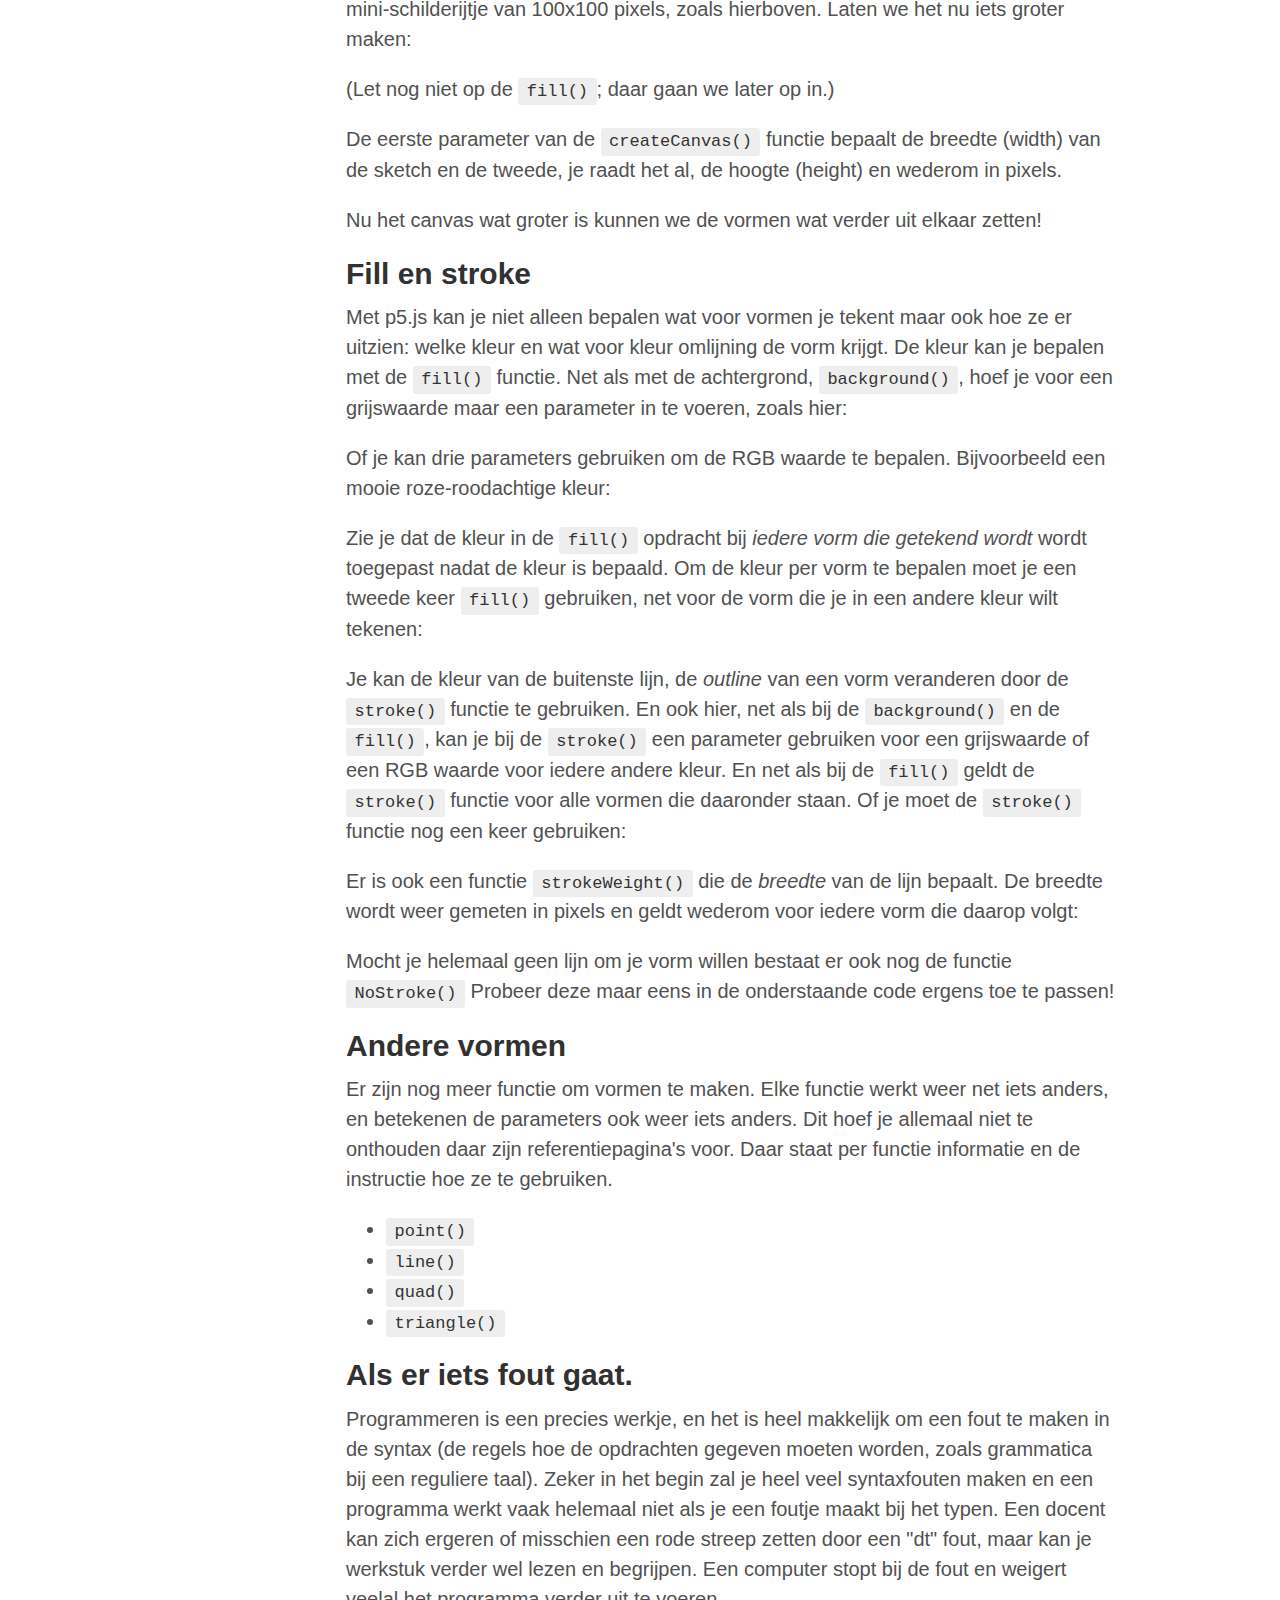
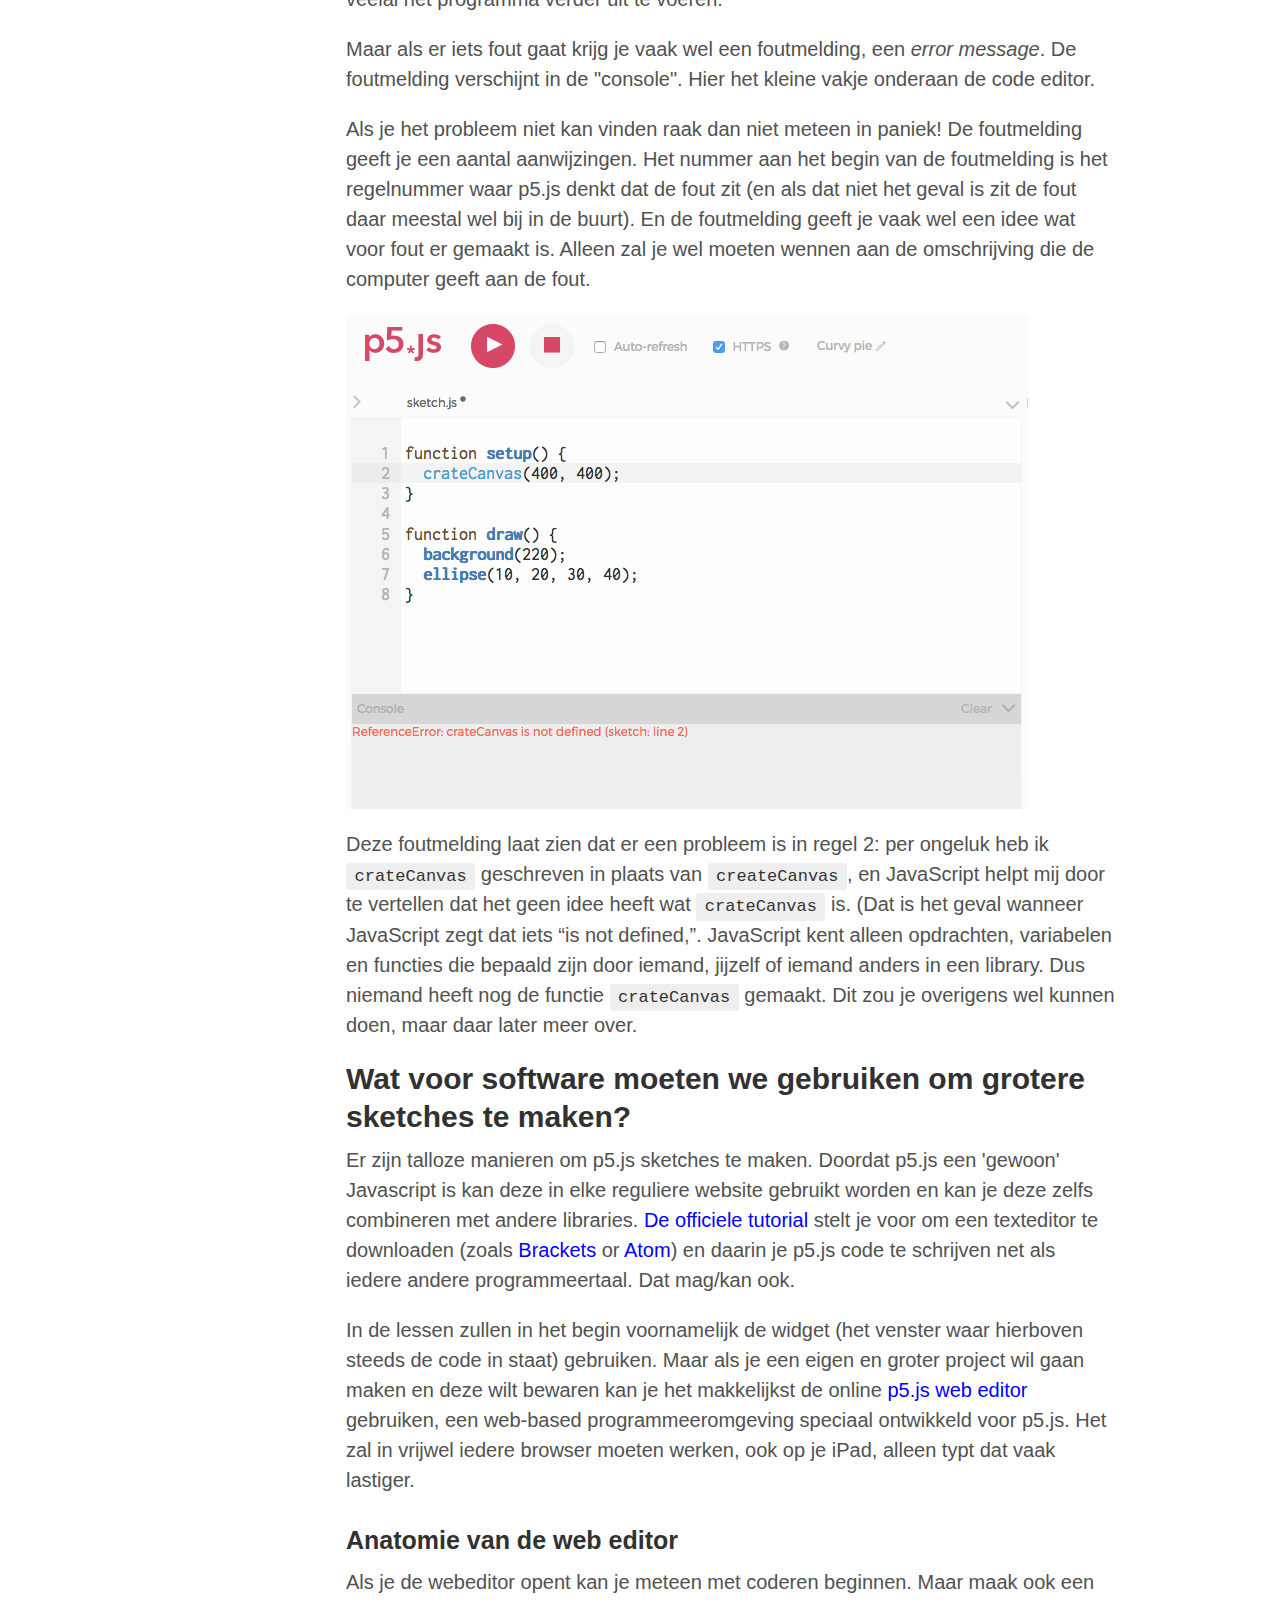
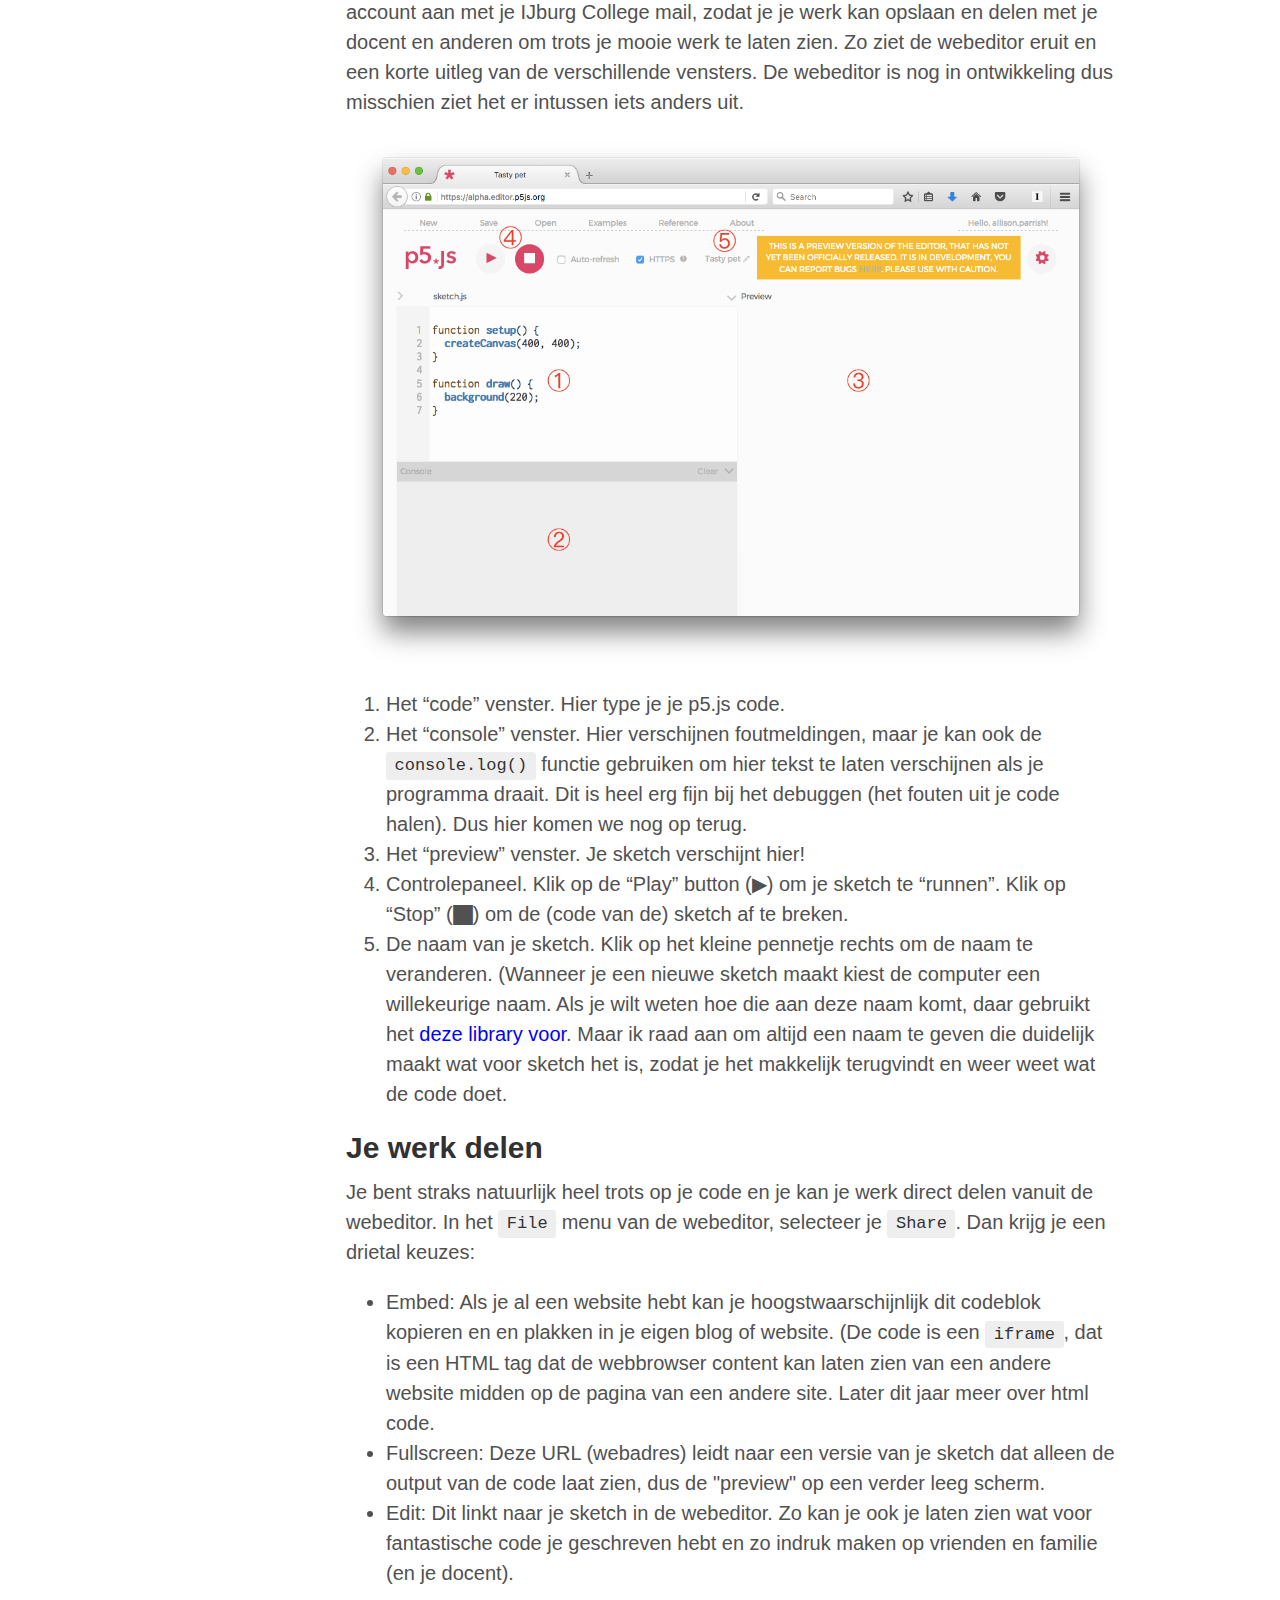
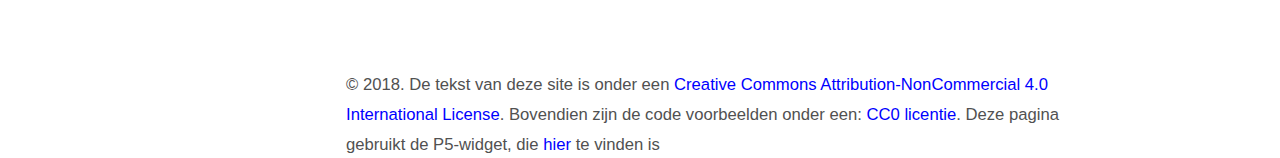
==== commit 7dab6579: "Update index.html" ====
--- a/index.html
+++ b/index.html
@@ -53,7 +53,7 @@
       <main>
         <article class="page">
   <h1 class="page-title">De eerste stappen in p5.js</h1>
- <small> <p>Deze site is grotendeels een vertaling van een tutorial van <a href="https://creative-coding.decontextualize.com/">Allison Parrish</a> en is vertaald en bewerkt door <a href="https://www.visualeditor.nl/">Marijn van der Meer</a> voor het gebruik bij Informatica lessen op het IJburg College</p></small>
+ <small> <p>Deze site is grotendeels een vertaling van een tutorial van <a href="https://creative-coding.decontextualize.com/">Allison Parrish</a> en is vertaald en bewerkt door <a href="https://www.visualeditor.nl/">Marijn van der Meer</a> voor het gebruik bij Informatica lessen op het IJburg College en het Montessori Lyceum Amsterdam</p></small>
 
 <p>Deze tutorial zal je door de eerste stappen helpen die nodig zijn om je eerste 
 <a href="http://p5js.org">p5.js</a> schets te maken. <br>
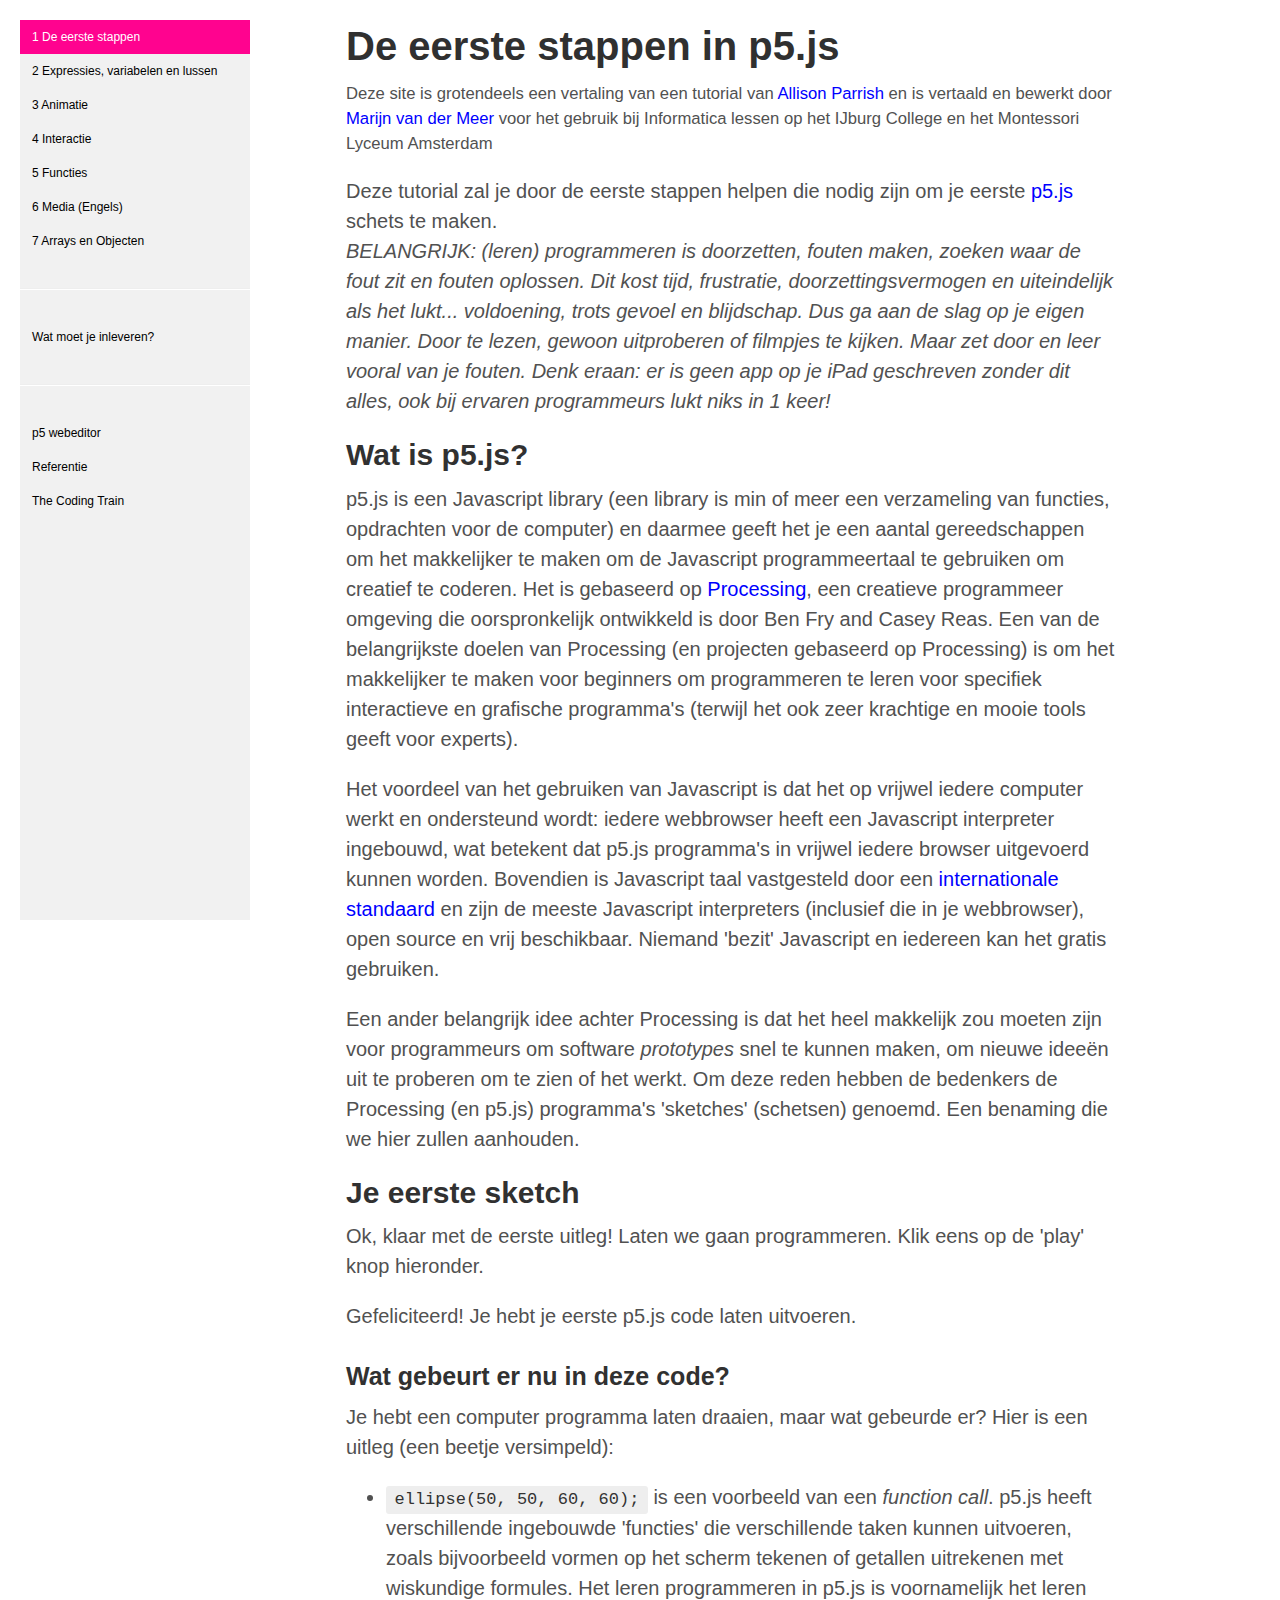
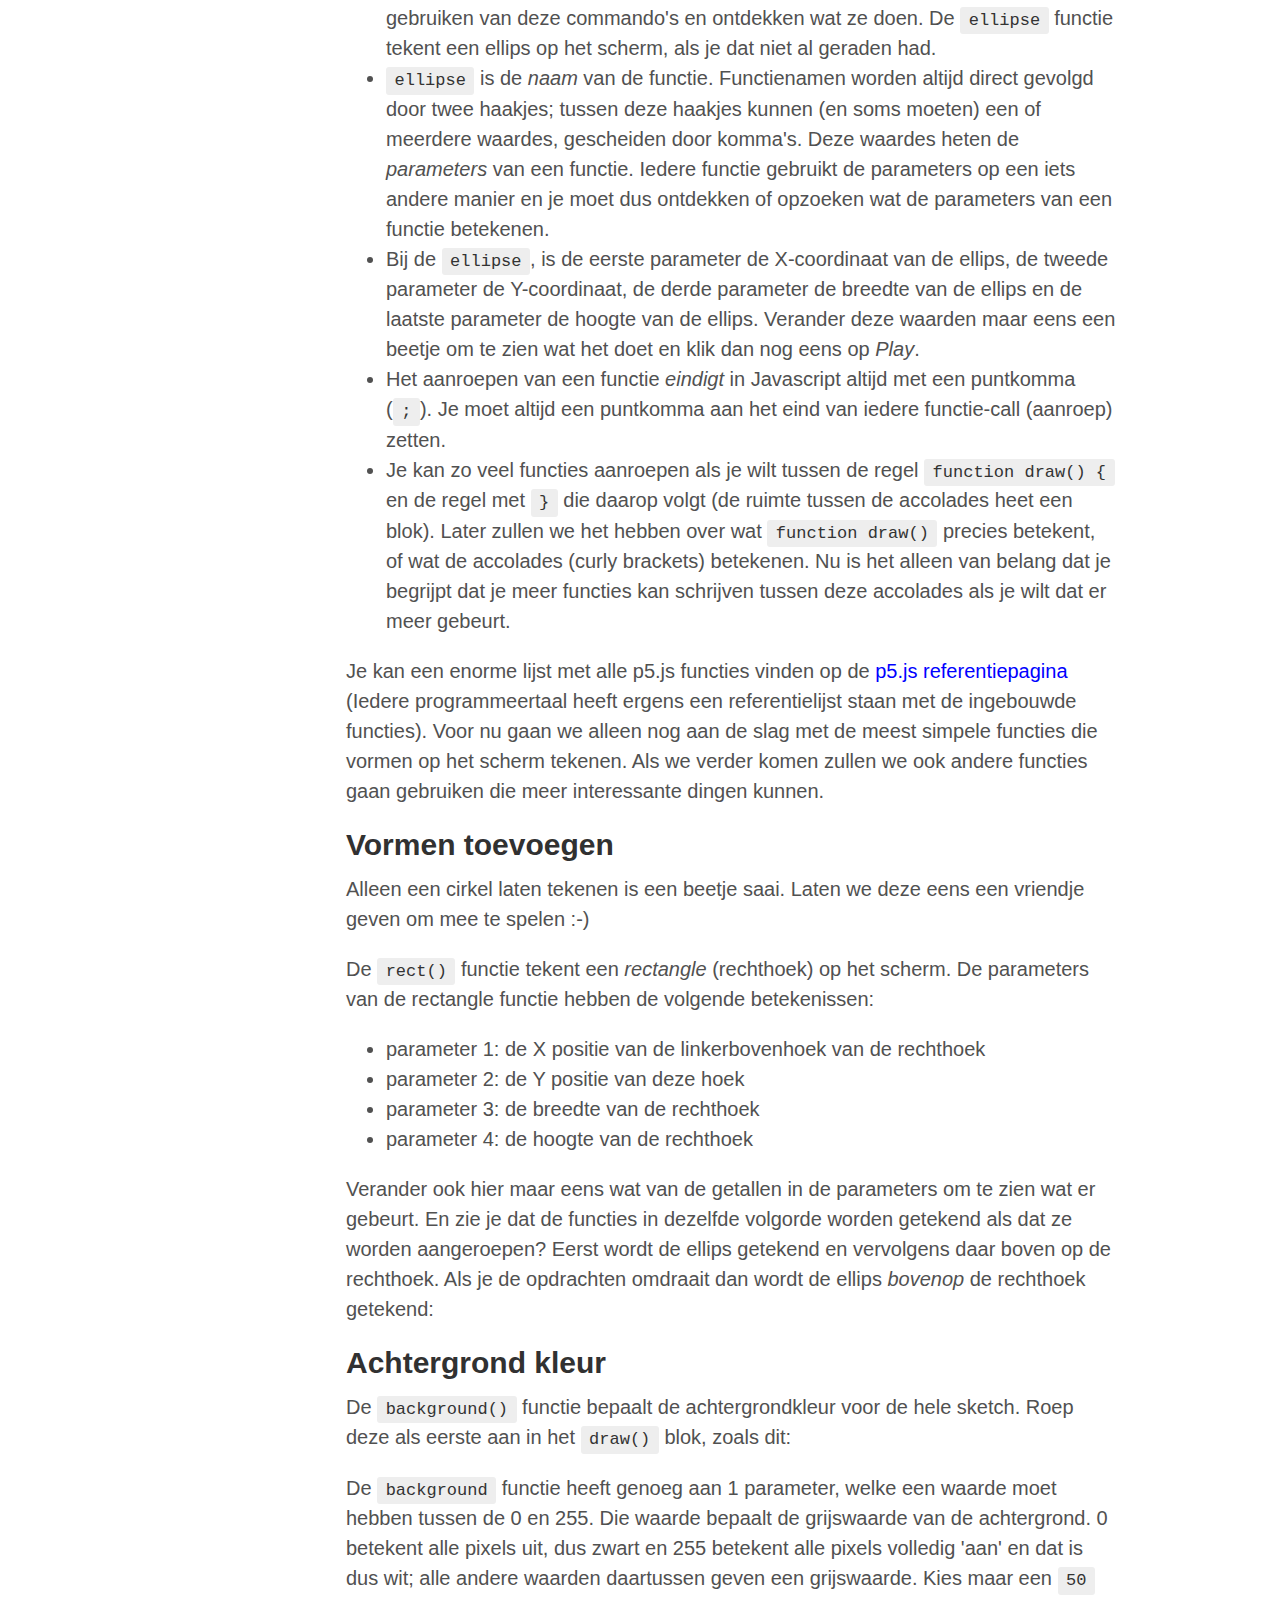
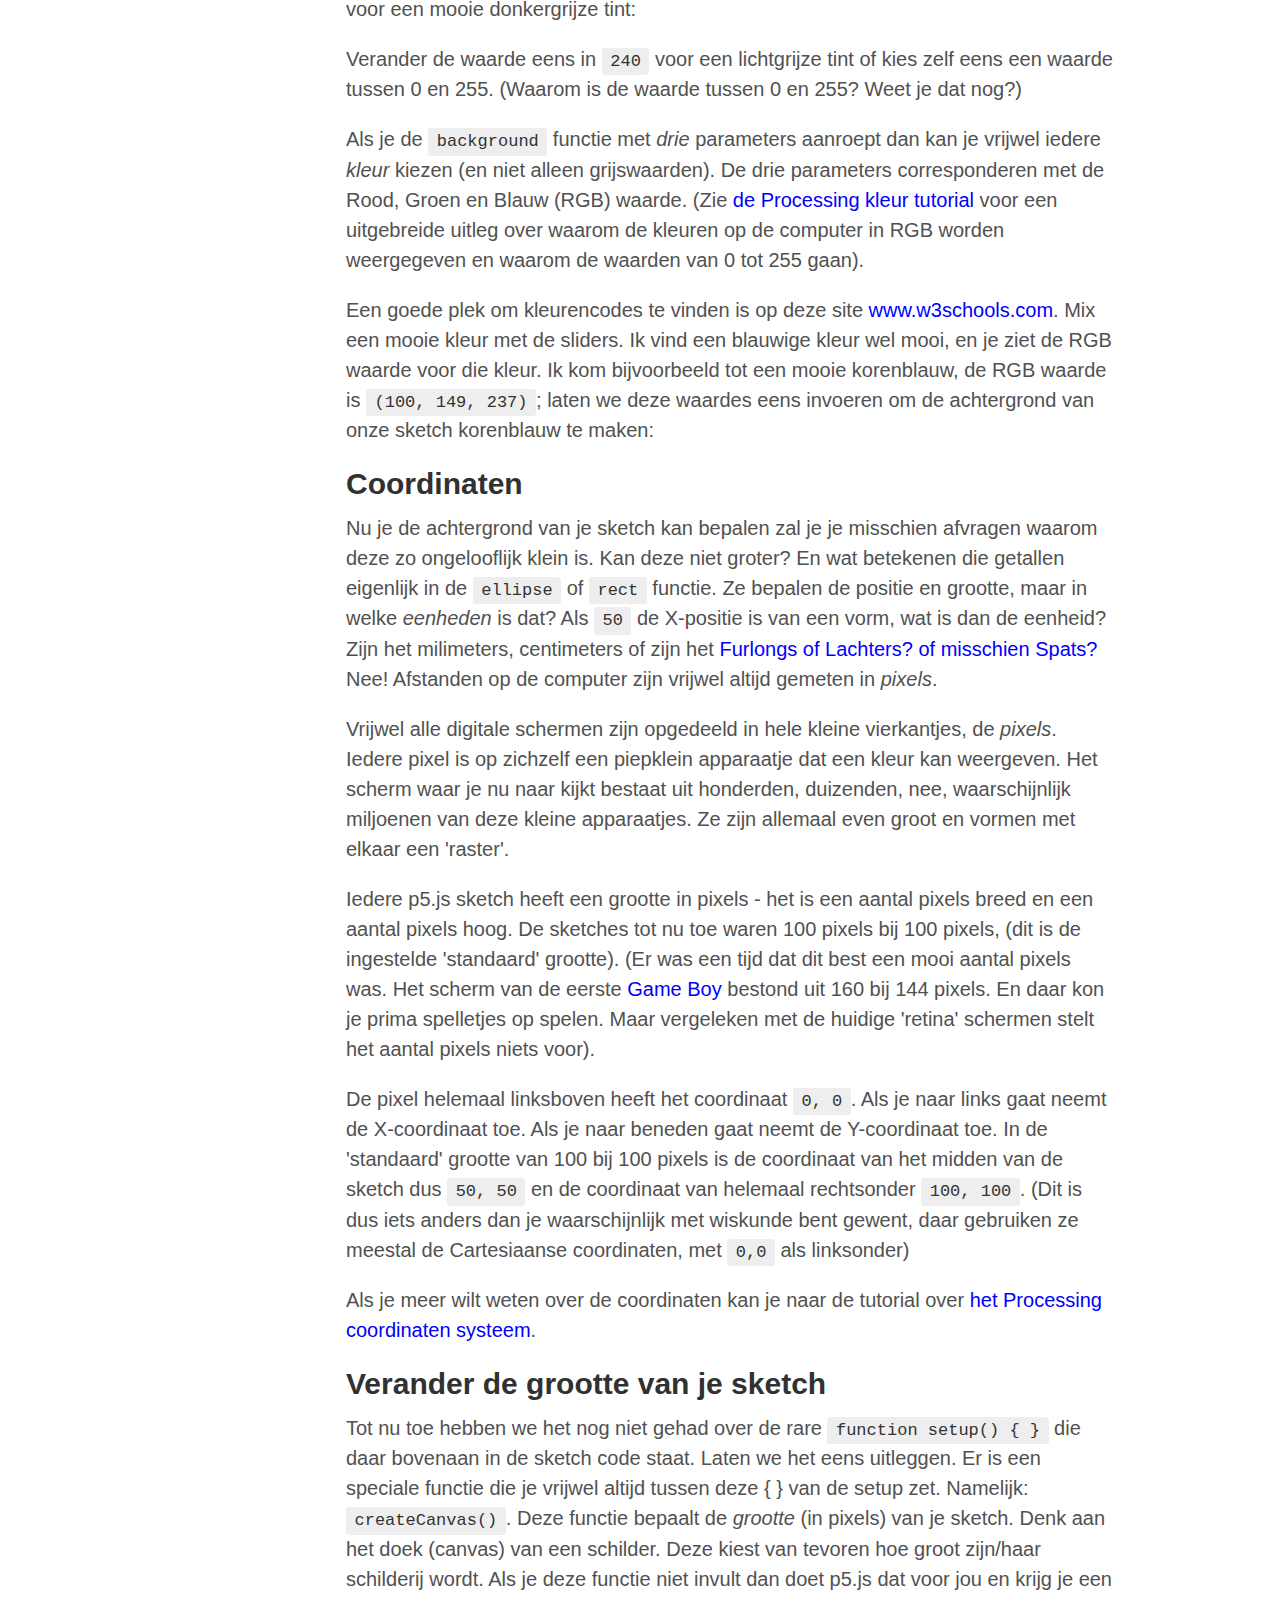
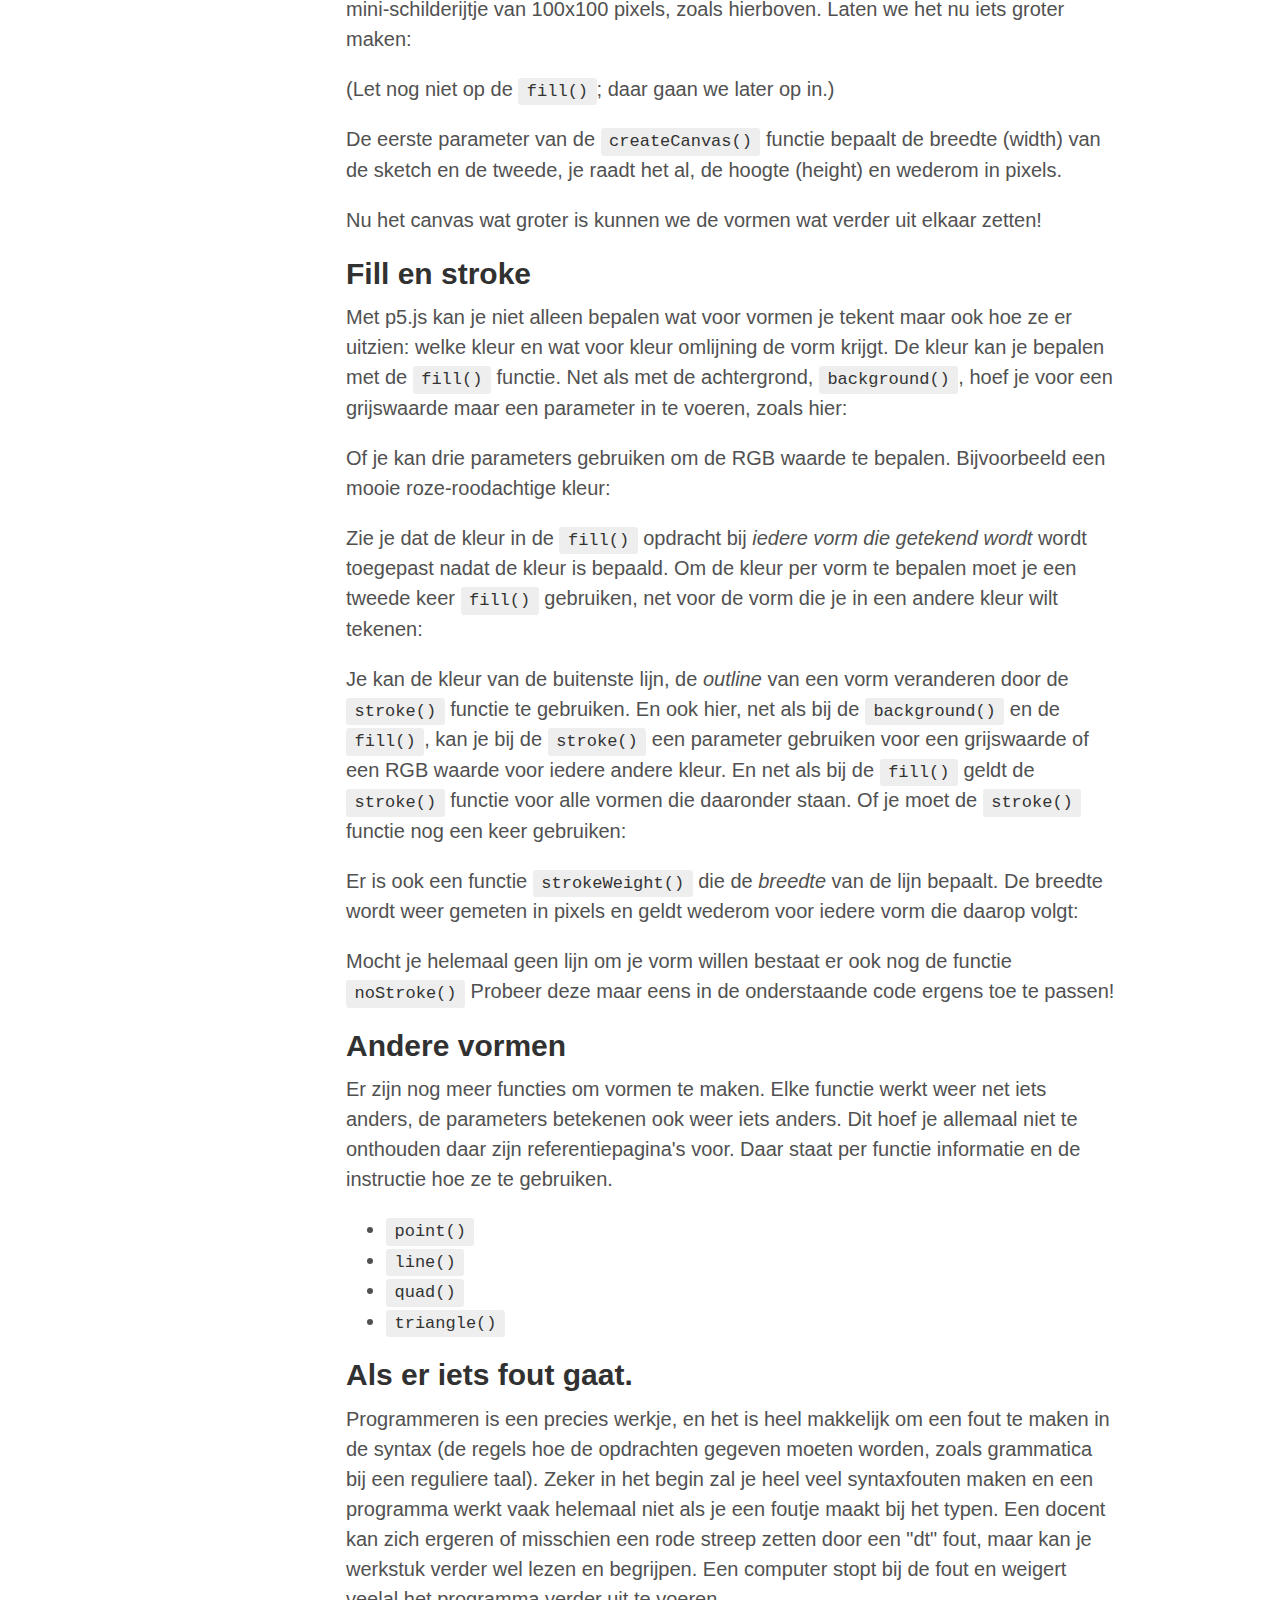
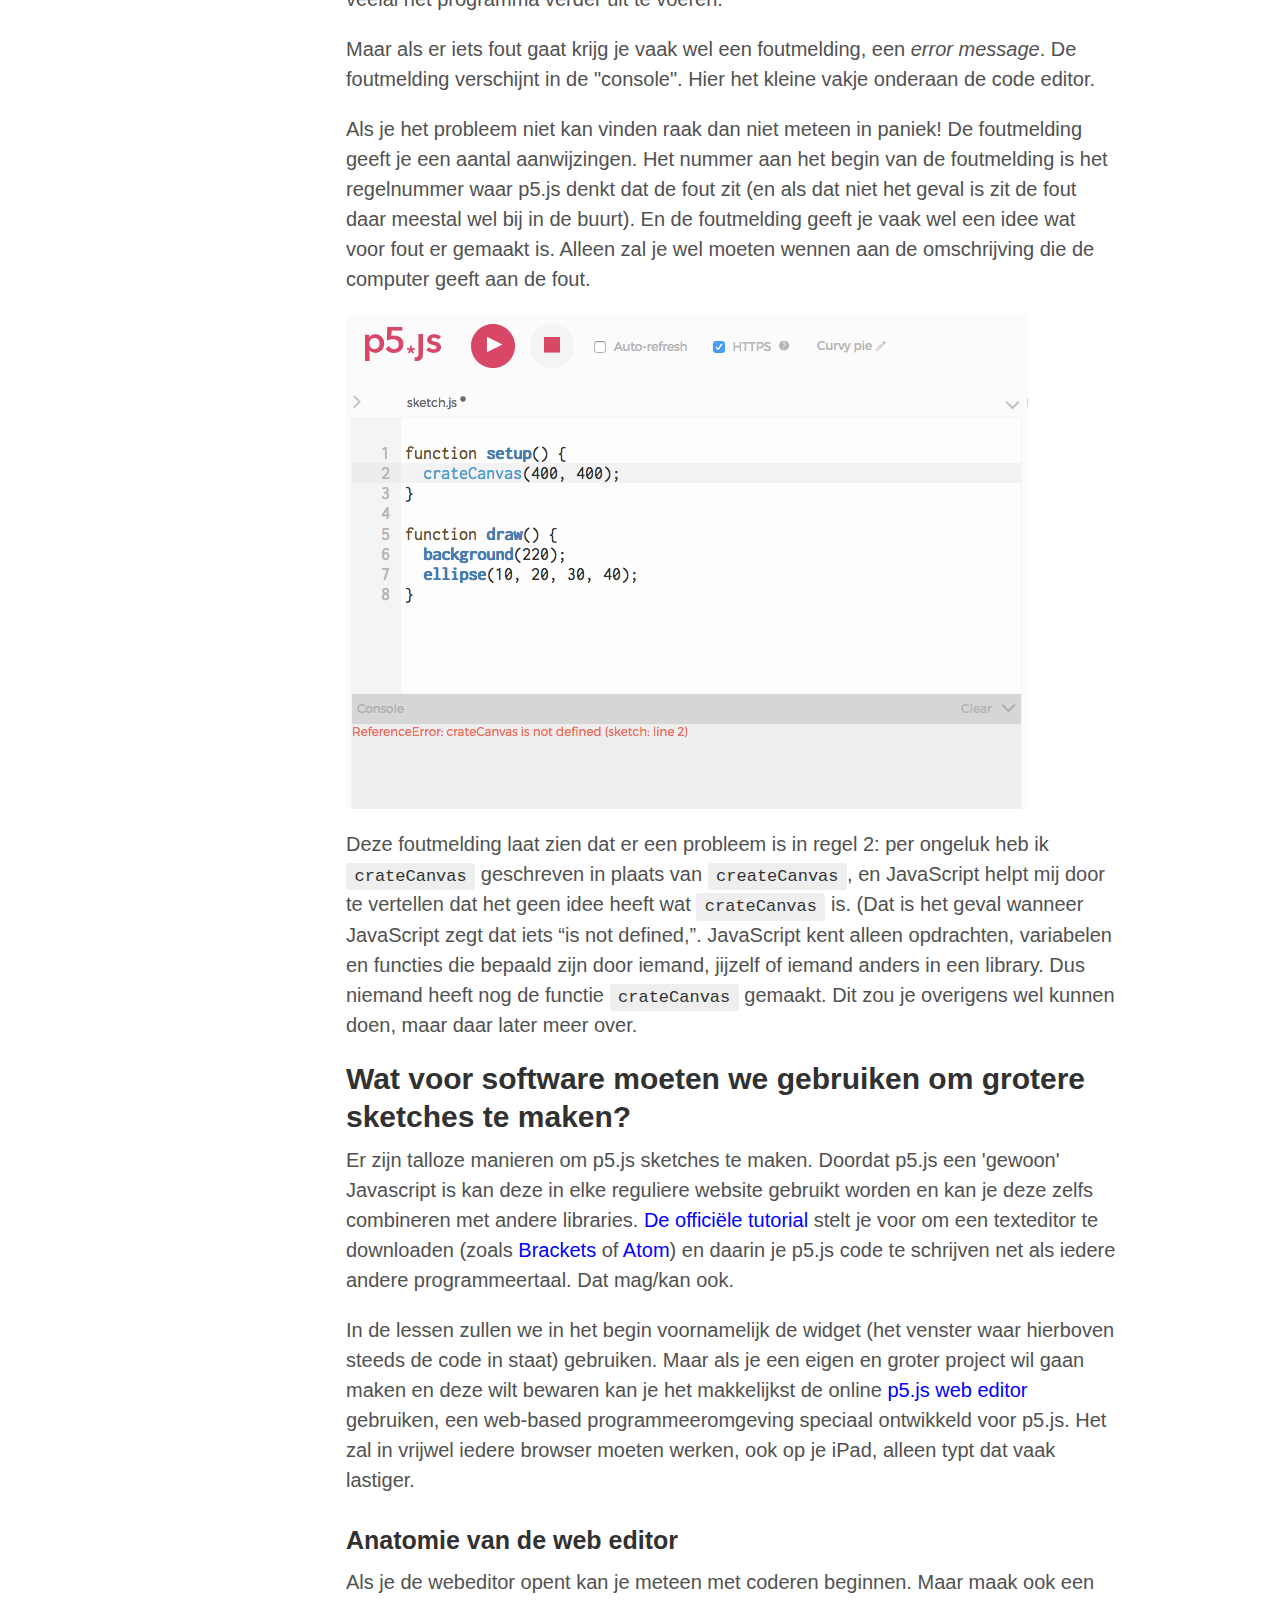
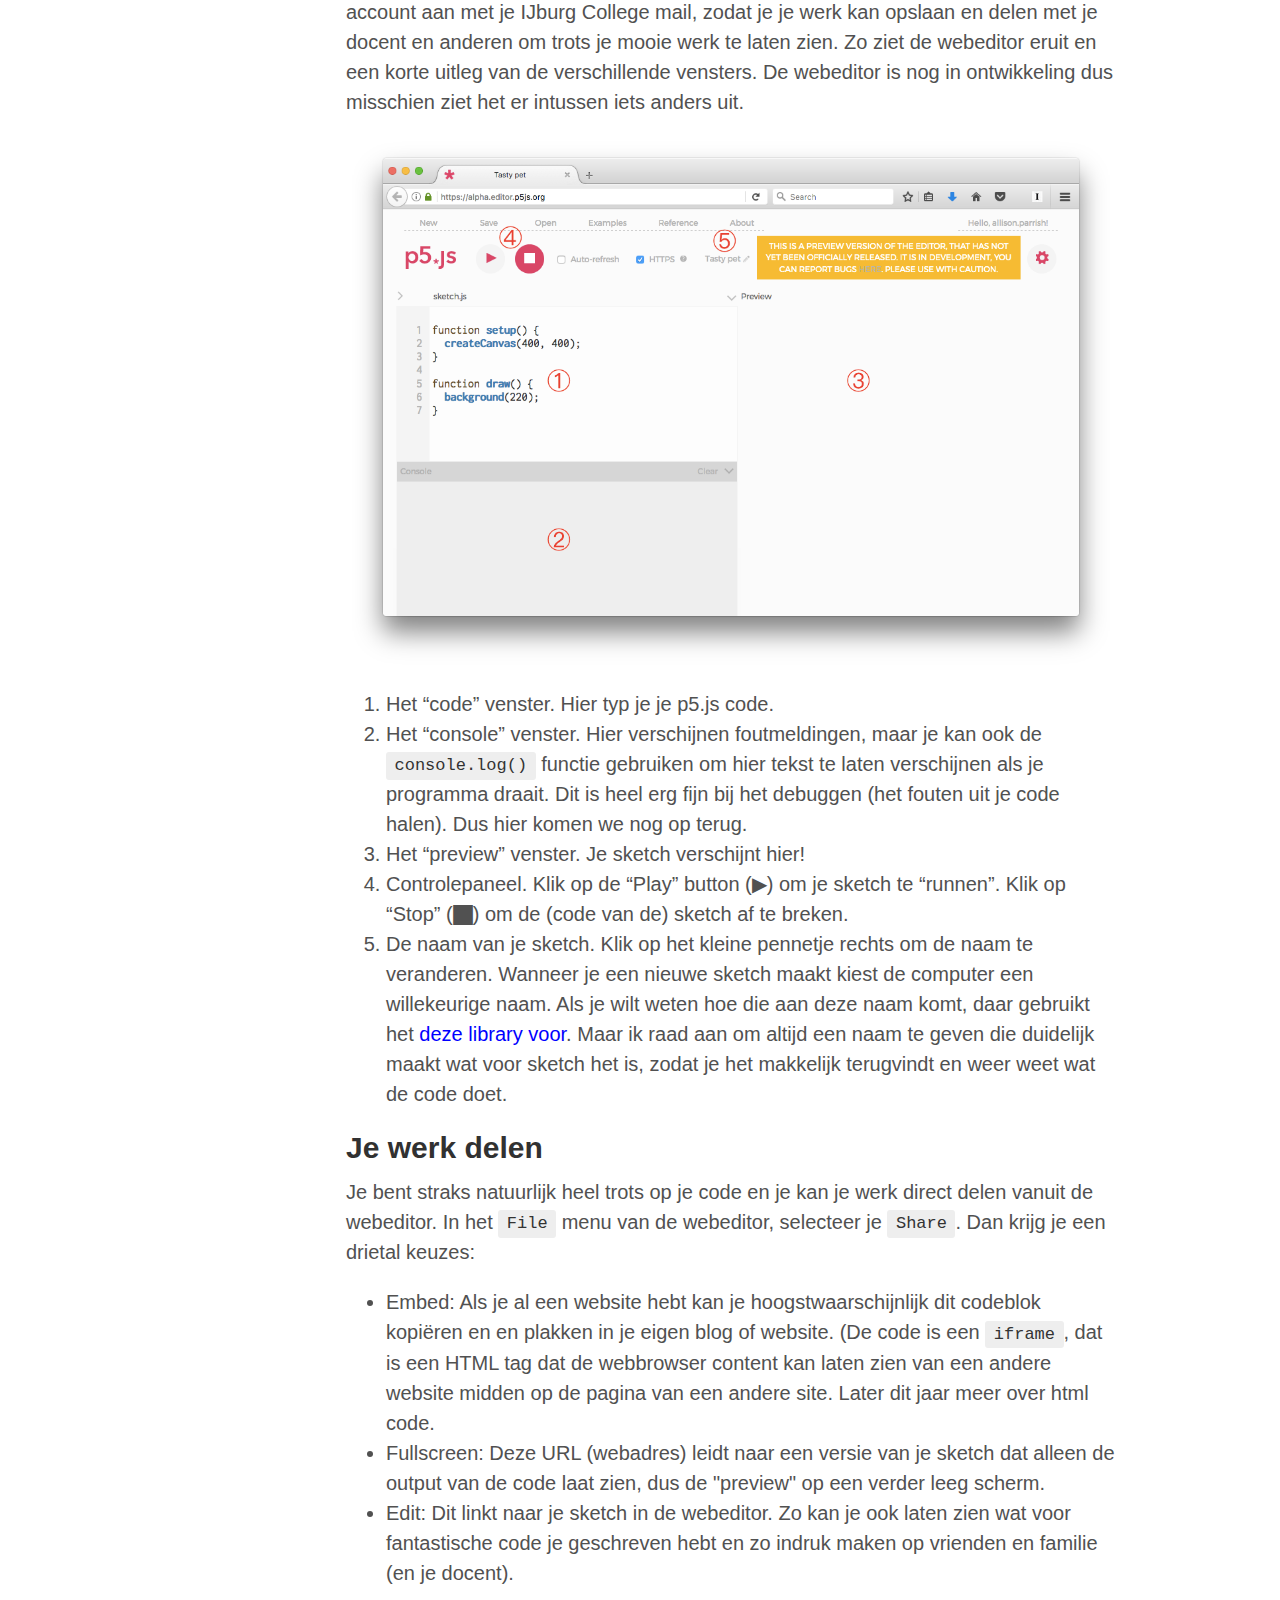
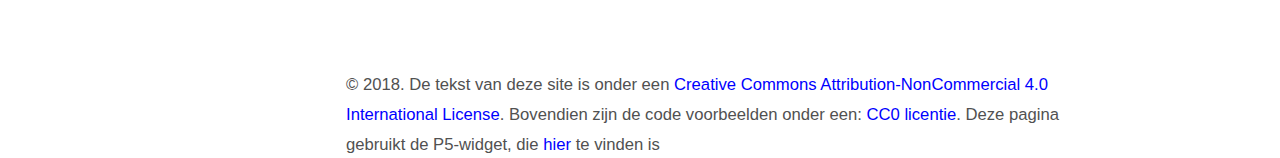
==== commit 864f1296: "Correcties voorgesteld door Sara" ====
--- a/index.html
+++ b/index.html
@@ -57,7 +57,7 @@
 
 <p>Deze tutorial zal je door de eerste stappen helpen die nodig zijn om je eerste 
 <a href="http://p5js.org">p5.js</a> schets te maken. <br>
-<em>BELANGRIJK: (leren) programmeren is doorzetten, fouten maken, zoeken waar de fout zit en fouten oplossen. Dit kost tijd, frustratie, doorzettingsvermogen en uiteindelijk als het lukt... voldoening, trots gevoel en blijdschap. Dus ga aan de slag op je eigen manier. Door te lezen, gewoon uitproberen of filmpjes te kijken. Maar zet door en leer vooral van je fouten. Denk eraan er is geen app op je iPad geschreven zonder dit alles, ook bij ervaren programmeurs lukt niks in 1 keer!</em> </p>
+<em>BELANGRIJK: (leren) programmeren is doorzetten, fouten maken, zoeken waar de fout zit en fouten oplossen. Dit kost tijd, frustratie, doorzettingsvermogen en uiteindelijk als het lukt... voldoening, trots gevoel en blijdschap. Dus ga aan de slag op je eigen manier. Door te lezen, gewoon uitproberen of filmpjes te kijken. Maar zet door en leer vooral van je fouten. Denk eraan: er is geen app op je iPad geschreven zonder dit alles, ook bij ervaren programmeurs lukt niks in 1 keer!</em> </p>
 
 <h2 id="what-is-p5js">Wat is p5.js?</h2>
 
@@ -67,7 +67,7 @@
 <p>Het voordeel van het gebruiken van Javascript is dat het op vrijwel iedere computer werkt en ondersteund wordt: iedere webbrowser heeft een Javascript interpreter ingebouwd, wat betekent dat p5.js programma's in vrijwel iedere browser uitgevoerd kunnen worden. Bovendien is Javascript taal vastgesteld door een 
 <a href="https://nl.wikipedia.org/wiki/ECMAScript">internationale standaard</a> en zijn de meeste Javascript interpreters (inclusief die in je webbrowser), open source en vrij beschikbaar. Niemand 'bezit' Javascript en iedereen kan het gratis gebruiken. </p>
 
-<p>Een ander belangrijk idee achter Processing is dat het heel makkelijk zou moeten zijn voor programmeurs om software  <em>prototypes</em> snel te kunnen maken, om nieuwe ideeen uit te probreren om te zien of het werkt. Om deze reden hebben de bedenkers de Processing (en p5.js) programma's 'sketches' (schetsen) genoemd. Een benaming die we hier zullen aanhouden.</p>
+<p>Een ander belangrijk idee achter Processing is dat het heel makkelijk zou moeten zijn voor programmeurs om software  <em>prototypes</em> snel te kunnen maken, om nieuwe ideeën uit te proberen om te zien of het werkt. Om deze reden hebben de bedenkers de Processing (en p5.js) programma's 'sketches' (schetsen) genoemd. Een benaming die we hier zullen aanhouden.</p>
 
 
 
@@ -93,17 +93,17 @@
 <p>Je hebt een computer programma laten draaien, maar wat gebeurde er? Hier is een uitleg (een beetje versimpeld):</p>
 
 <ul>
-  <li><code>ellipse(50, 50, 60, 60);</code> is een voorbeeld van een <em>function call</em>. p5.js heeft verschillende ingebouwde 'functies' die verschillende taken kunnen uitvoeren, zoals bijvoorbeeld vormen op het scherm tekenen of getallen uitrekenen met wiskundige formules. Het leren programmeren in p5.js is voornamelijk het leren gebruiken van deze commando's en te ontdekken wat ze doen. De <code>ellipse</code> functie tekent een ellips op het scherm, als je dat niet al geraden had. </li>
+  <li><code>ellipse(50, 50, 60, 60);</code> is een voorbeeld van een <em>function call</em>. p5.js heeft verschillende ingebouwde 'functies' die verschillende taken kunnen uitvoeren, zoals bijvoorbeeld vormen op het scherm tekenen of getallen uitrekenen met wiskundige formules. Het leren programmeren in p5.js is voornamelijk het leren gebruiken van deze commando's en ontdekken wat ze doen. De <code>ellipse</code> functie tekent een ellips op het scherm, als je dat niet al geraden had. </li>
   <li><code>ellipse</code> is de <em>naam</em> van de functie. Functienamen worden altijd direct gevolgd door twee haakjes; tussen deze haakjes kunnen (en soms moeten) een of meerdere waardes, gescheiden door komma's. Deze waardes heten de <em>parameters</em> van een functie. Iedere functie gebruikt de parameters op een iets andere manier en je moet dus ontdekken of opzoeken wat de parameters van een functie betekenen. </li>
   <li>Bij de <code>ellipse</code>, is de eerste parameter de X-coordinaat van de ellips, de tweede parameter de Y-coordinaat, de derde parameter de breedte van de ellips en de laatste parameter de hoogte van de ellips. Verander deze waarden maar eens een beetje om te zien wat het doet en klik dan nog eens op <em>Play</em>. </li>
   <li>Het aanroepen van een functie <em>eindigt</em> in Javascript altijd met een puntkomma (<code>;</code>). Je moet altijd een puntkomma aan het eind van iedere functie-call (aanroep) zetten. </li>
   <li>Je kan zo veel functies aanroepen als je wilt tussen de regel 
-<code>function draw() {</code> en de regel met <code>}</code> die daarop volgt (de ruimte tussen de accolades heet een blok). (Later zullen we het hebben over wat
-<code>function draw()</code> precies betekent, of wat de accolades (curly brackets) betekenen. Nu is het alleen van belang dat je begrijpt dat je meer functies kan schrijven tussen deze accolades als je wilt dat er meer gebeurt). </li>
+<code>function draw() {</code> en de regel met <code>}</code> die daarop volgt (de ruimte tussen de accolades heet een blok). Later zullen we het hebben over wat
+<code>function draw()</code> precies betekent, of wat de accolades (curly brackets) betekenen. Nu is het alleen van belang dat je begrijpt dat je meer functies kan schrijven tussen deze accolades als je wilt dat er meer gebeurt. </li>
 </ul>
 
 <p>Je kan een enorme lijst met alle p5.js functies vinden op de <a href="http://p5js.org/reference/">p5.js
-referentiepagina</a> (Iedere programmeertaal heeft ergens een referentielijst staan met de ingebouwde functies). Voor nu gaan we alleen nog aan de slag met de meest simpele functies die vormen op het scherm tekenen. Als we verder komen zullen we het ook over andere functies gebruiken die meer interessante dingen kunnen. </p>
+referentiepagina</a> (Iedere programmeertaal heeft ergens een referentielijst staan met de ingebouwde functies). Voor nu gaan we alleen nog aan de slag met de meest simpele functies die vormen op het scherm tekenen. Als we verder komen zullen we ook andere functies gaan gebruiken die meer interessante dingen kunnen. </p>
 
 <h2 id="add-another-shape">Vormen toevoegen</h2>
 
@@ -129,7 +129,7 @@
   <li>parameter 4: de hoogte van de rechthoek </li>
 </ul>
 
-<p>Verander ook hier maar eens wat van de getallen in de parameters om te zien wat er gebeurt. En zie je dat de functies in dezelfde volgorde worden getekend als dat ze worden aangeroepen. Eerst wordt de ellips getekend en vervolgens daar boven op de rechthoek. Als je de opdrachten omdraait  dan wordt de ellips <em>bovenop</em> de rechthoek getekend: 
+<p>Verander ook hier maar eens wat van de getallen in de parameters om te zien wat er gebeurt. En zie je dat de functies in dezelfde volgorde worden getekend als dat ze worden aangeroepen? Eerst wordt de ellips getekend en vervolgens daar boven op de rechthoek. Als je de opdrachten omdraait  dan wordt de ellips <em>bovenop</em> de rechthoek getekend: 
 
 <script type="text/p5">
 function setup() {
@@ -174,14 +174,14 @@
 }
 </script>
 
-<p>Verander de waarde eens in <code>240</code> voor een lichtgrijze tint of kies zelf eens een waarde tussen 0 en 255. (waarom is de waarde tussen 0 en 255? Weet je dat nog?)</p>
+<p>Verander de waarde eens in <code>240</code> voor een lichtgrijze tint of kies zelf eens een waarde tussen 0 en 255. (Waarom is de waarde tussen 0 en 255? Weet je dat nog?)</p>
 
 
 <p>Als je de  <code>background</code> functie met <em>drie</em> parameters aanroept dan kan je vrijwel iedere <em>kleur</em> kiezen (en niet alleen grijswaarden).  De drie parameters corresponderen met de Rood, Groen en Blauw (RGB) waarde.  (Zie <a href="https://www.processing.org/tutorials/color/">de Processing kleur
-tutorial</a> voor een uitgebreide uitleg over waarom de kleuren op de computere in RGB worden weergegeven en waarom de waarden van 0 tot 255 gaan). </p>
-
-<p>Een goede plek om kleurencodes te vinden is op deze site <a href="https://www.w3schools.com/colors/colors_rgb.asp">www.w3schools.com</a>. Mix een mooie kleur met de sliders. Ik vind denk ik een blauwige kleur wel mooi, en je ziet de RGB waarde voor die kleur. Ik kom bijvoorbeeld tot een mooie korenblauw, de RGB waarde is <code>(100,
-149, 237) is</code>; laten we deze waardes eens invoeren om de achtergrond van onze sketch korenblauw te maken:</p>
+tutorial</a> voor een uitgebreide uitleg over waarom de kleuren op de computer in RGB worden weergegeven en waarom de waarden van 0 tot 255 gaan). </p>
+
+<p>Een goede plek om kleurencodes te vinden is op deze site <a href="https://www.w3schools.com/colors/colors_rgb.asp">www.w3schools.com</a>. Mix een mooie kleur met de sliders. Ik vind een blauwige kleur wel mooi, en je ziet de RGB waarde voor die kleur. Ik kom bijvoorbeeld tot een mooie korenblauw, de RGB waarde is <code>(100,
+149, 237)</code>; laten we deze waardes eens invoeren om de achtergrond van onze sketch korenblauw te maken:</p>
 
 <script type="text/p5">
 function setup() {
@@ -197,8 +197,8 @@
 
 <h2 id="coordinates">Coordinaten</h2>
 
-<p>Nu je de achtergrond van je sketch kan bepalen zal je je misschien afvragen: waarom deze zo ongelooflijk klein is. Kan deze niet groter? En wat betekenen die getallen eigenlijk in de <code>ellipse</code> of <code>rect</code> functie. Ze bepalen de positie en grootte, maar in welke <em>eenheden</em> is dat? Als  <code>50</code> de X-positie is van een vorm, wat is dan de eenheid? Zijn het milimeters, centimeters of zijn het <a href="https://en.wikipedia.org/wiki/List_of_obsolete_units_of_measurement">Furlongs of Lachters? of misschien Spats?</a>
-Nee! afstanden op de computer zijn vrijwel altijd gemeten in <em>pixels</em>.</p>
+<p>Nu je de achtergrond van je sketch kan bepalen zal je je misschien afvragen waarom deze zo ongelooflijk klein is. Kan deze niet groter? En wat betekenen die getallen eigenlijk in de <code>ellipse</code> of <code>rect</code> functie. Ze bepalen de positie en grootte, maar in welke <em>eenheden</em> is dat? Als  <code>50</code> de X-positie is van een vorm, wat is dan de eenheid? Zijn het milimeters, centimeters of zijn het <a href="https://en.wikipedia.org/wiki/List_of_obsolete_units_of_measurement">Furlongs of Lachters? of misschien Spats?</a>
+Nee! Afstanden op de computer zijn vrijwel altijd gemeten in <em>pixels</em>.</p>
 
 <p>Vrijwel alle digitale schermen zijn opgedeeld in hele kleine vierkantjes, de <em>pixels</em>.
 Iedere pixel is op zichzelf een piepklein apparaatje dat een kleur kan weergeven. Het scherm waar je nu naar kijkt bestaat uit honderden, duizenden, nee, waarschijnlijk miljoenen van deze kleine apparaatjes. Ze zijn allemaal even groot en vormen met elkaar een 'raster'. </p>
@@ -334,7 +334,7 @@
 }
 </script>
 
-<p>Mocht je helemaal geen lijn om je vorm willen bestaat er ook nog de functie <code>NoStroke()</code> Probeer deze maar eens in de onderstaande code ergens toe te passen!</p>
+<p>Mocht je helemaal geen lijn om je vorm willen bestaat er ook nog de functie <code>noStroke()</code> Probeer deze maar eens in de onderstaande code ergens toe te passen!</p>
 
 <script type="text/p5" data-preview-width="400" data-height="400">
 function setup() {
@@ -360,7 +360,7 @@
 
 <h2 id="other-shapes">Andere vormen</h2>
 
-<p>Er zijn nog meer functie om vormen te maken. Elke functie werkt weer net iets anders, en betekenen de parameters ook weer iets anders. Dit hoef je allemaal niet te onthouden daar zijn referentiepagina's voor. Daar staat per functie informatie en de instructie hoe ze te gebruiken.</p>
+<p>Er zijn nog meer functies om vormen te maken. Elke functie werkt weer net iets anders, de parameters betekenen ook weer iets anders. Dit hoef je allemaal niet te onthouden daar zijn referentiepagina's voor. Daar staat per functie informatie en de instructie hoe ze te gebruiken.</p>
 
 <ul>
   <li><a href="http://p5js.org/reference/#/p5/point"><code>point()</code></a></li>
@@ -386,11 +386,11 @@
 
 <h2 id="what-software-to-use">Wat voor software moeten we gebruiken om grotere sketches te maken?</h2>
 
-<p>Er zijn talloze manieren om p5.js sketches te maken. Doordat p5.js een 'gewoon' Javascript is kan deze in elke reguliere website gebruikt worden en kan je deze zelfs combineren met andere libraries.  <a href="http://p5js.org/get-started/">De officiele 
-tutorial</a> stelt je voor om een texteditor te downloaden (zoals <a href="http://brackets.io/">Brackets</a> or <a href="https://atom.io/">Atom</a>)
+<p>Er zijn talloze manieren om p5.js sketches te maken. Doordat p5.js een 'gewoon' Javascript is kan deze in elke reguliere website gebruikt worden en kan je deze zelfs combineren met andere libraries.  <a href="http://p5js.org/get-started/">De officiële 
+tutorial</a> stelt je voor om een texteditor te downloaden (zoals <a href="http://brackets.io/">Brackets</a> of <a href="https://atom.io/">Atom</a>)
 en daarin je p5.js code te schrijven net als iedere andere programmeertaal. Dat mag/kan ook.</p>
 
-<p>In de lessen zullen in het begin voornamelijk de widget (het venster waar hierboven steeds de code in staat) gebruiken. Maar als je een eigen en groter project wil gaan maken en deze wilt bewaren kan je het makkelijkst de online <a href="https://editor.p5js.org/">p5.js
+<p>In de lessen zullen we in het begin voornamelijk de widget (het venster waar hierboven steeds de code in staat) gebruiken. Maar als je een eigen en groter project wil gaan maken en deze wilt bewaren kan je het makkelijkst de online <a href="https://editor.p5js.org/">p5.js
 web editor</a> gebruiken, een web-based programmeeromgeving speciaal ontwikkeld voor p5.js. Het zal in vrijwel iedere browser moeten werken, ook op je iPad, alleen typt dat vaak lastiger.</p>
 
 <h3 id="anatomy-of-the-web-editor">Anatomie van de web editor</h3>
@@ -400,12 +400,12 @@
 <p><img src="images/01_tasty_pet.png" alt="Screenshot of p5.js web editor with circled numbers" /></p>
 
 <ol>
-  <li>Het “code” venster. Hier type je je p5.js code.</li>
+  <li>Het “code” venster. Hier typ je je p5.js code.</li>
   <li>Het “console” venster. Hier verschijnen foutmeldingen, maar je kan ook de <code>console.log()</code> functie gebruiken om hier tekst te laten verschijnen als je programma draait. Dit is heel erg fijn bij het debuggen (het fouten uit je code halen). Dus hier komen we nog op terug. </li>
   <li>Het “preview” venster. Je sketch verschijnt hier!</li>
   <li>Controlepaneel. Klik op de “Play” button (▶) om je sketch te “runnen”. Klik op “Stop”
 (⬛︎) om de (code van de) sketch af te breken.</li>
-  <li>De naam van je sketch. Klik op het kleine pennetje rechts om de naam te veranderen. (Wanneer je een nieuwe sketch maakt kiest de computer een willekeurige naam. Als je wilt weten hoe die aan deze naam komt, daar gebruikt het <a href="https://github.com/aceakash/project-name-generator">deze library voor</a>. Maar ik raad aan om altijd een naam te geven die duidelijk maakt wat voor sketch het is, zodat je het makkelijk terugvindt en weer weet wat de code doet.</li>
+  <li>De naam van je sketch. Klik op het kleine pennetje rechts om de naam te veranderen. Wanneer je een nieuwe sketch maakt kiest de computer een willekeurige naam. Als je wilt weten hoe die aan deze naam komt, daar gebruikt het <a href="https://github.com/aceakash/project-name-generator">deze library voor</a>. Maar ik raad aan om altijd een naam te geven die duidelijk maakt wat voor sketch het is, zodat je het makkelijk terugvindt en weer weet wat de code doet.</li>
 </ol>
 
 <h2 id="sharing-your-work">Je werk delen</h2>
@@ -413,10 +413,10 @@
 <p>Je bent straks natuurlijk heel trots op je code en je kan je werk direct delen vanuit de webeditor. In het <code>File</code> menu van de webeditor, selecteer je <code>Share</code>. Dan krijg je een drietal keuzes:</p>
 
 <ul>
-  <li>Embed: Als je al een website hebt kan je hoogstwaarschijnlijk dit codeblok kopieren en en plakken in je eigen blog of website. (De code is een <code>iframe</code>, dat is een 
+  <li>Embed: Als je al een website hebt kan je hoogstwaarschijnlijk dit codeblok kopiëren en en plakken in je eigen blog of website. (De code is een <code>iframe</code>, dat is een 
 HTML tag dat de webbrowser content kan laten zien van een andere website midden op de pagina van een andere site. Later dit jaar meer over html code.</li>
   <li>Fullscreen: Deze URL (webadres) leidt naar een versie van je sketch dat alleen de output van de code laat zien, dus de "preview" op een verder leeg scherm.</li>
-  <li>Edit: Dit linkt naar je sketch in de webeditor. Zo kan je ook je laten zien wat voor fantastische code je geschreven hebt en zo indruk maken op vrienden en familie (en je docent). </li>
+  <li>Edit: Dit linkt naar je sketch in de webeditor. Zo kan je ook laten zien wat voor fantastische code je geschreven hebt en zo indruk maken op vrienden en familie (en je docent). </li>
 </ul>
 
 </article>
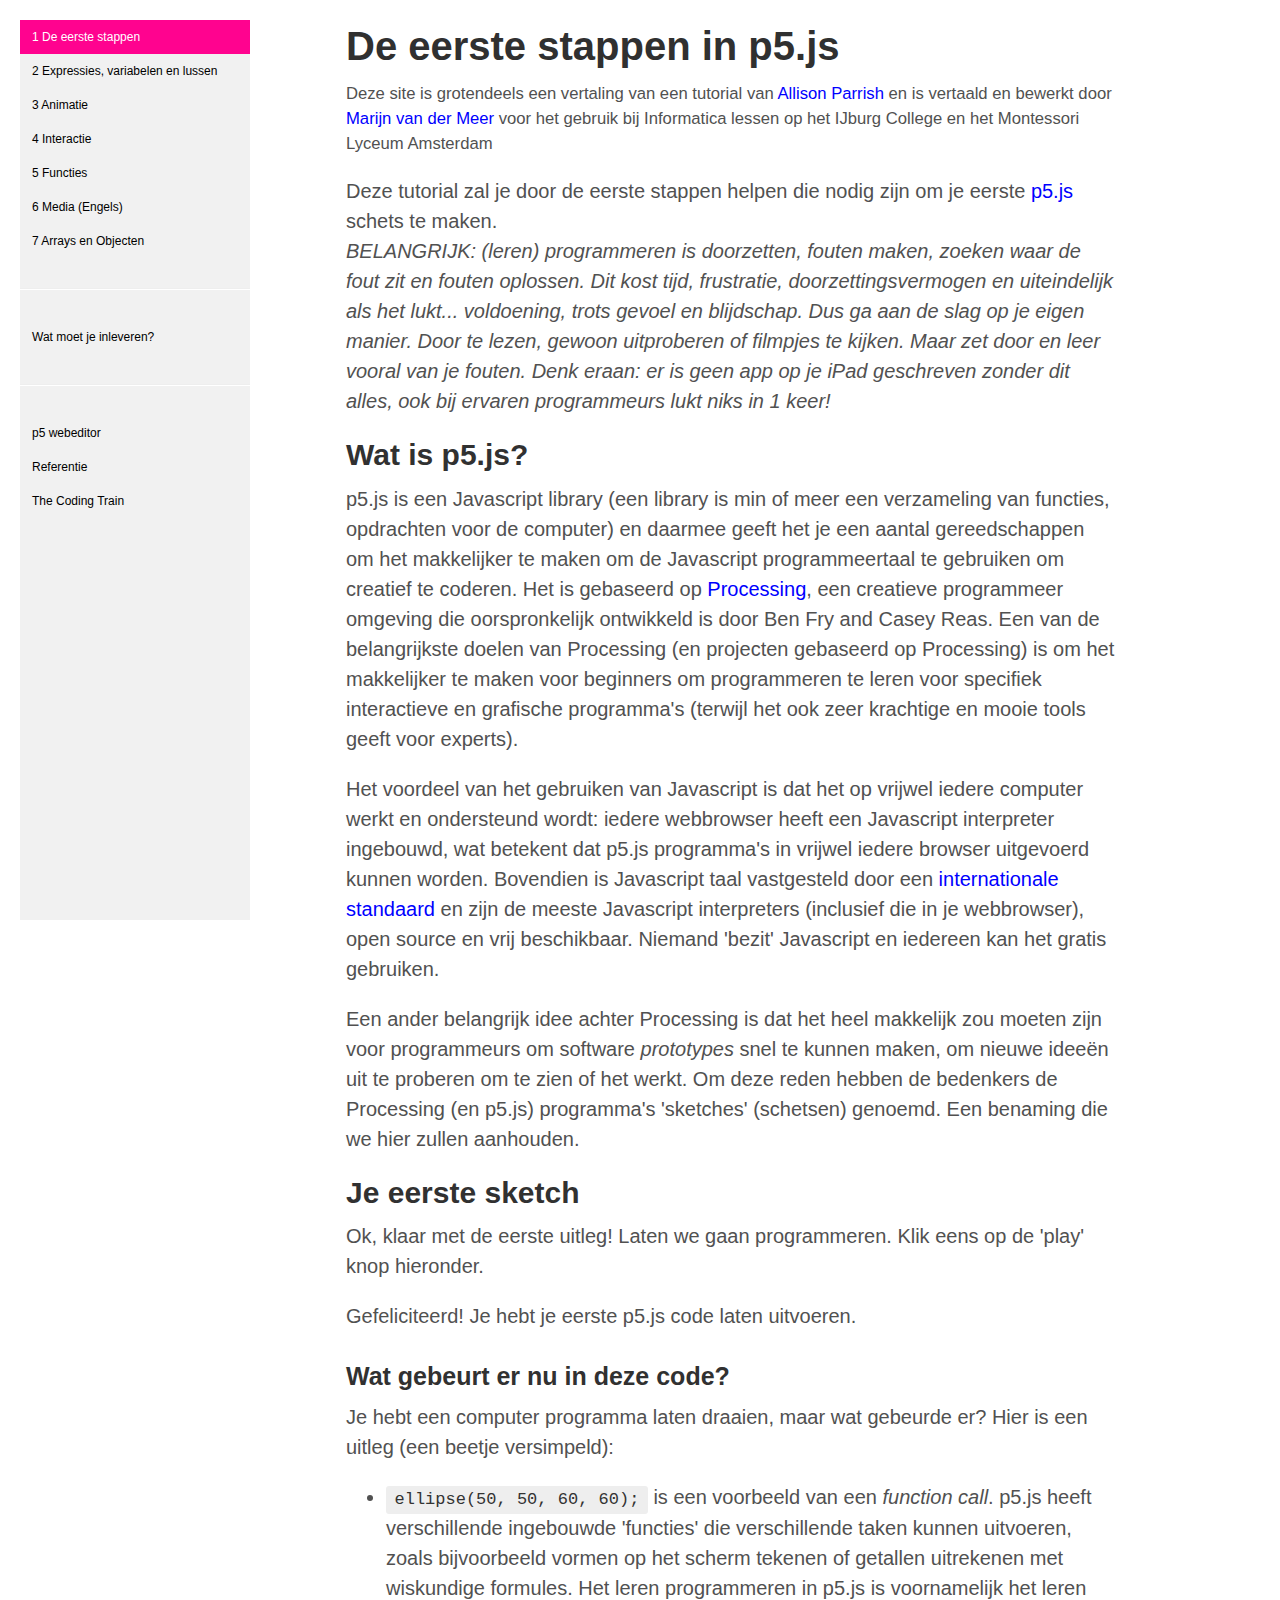
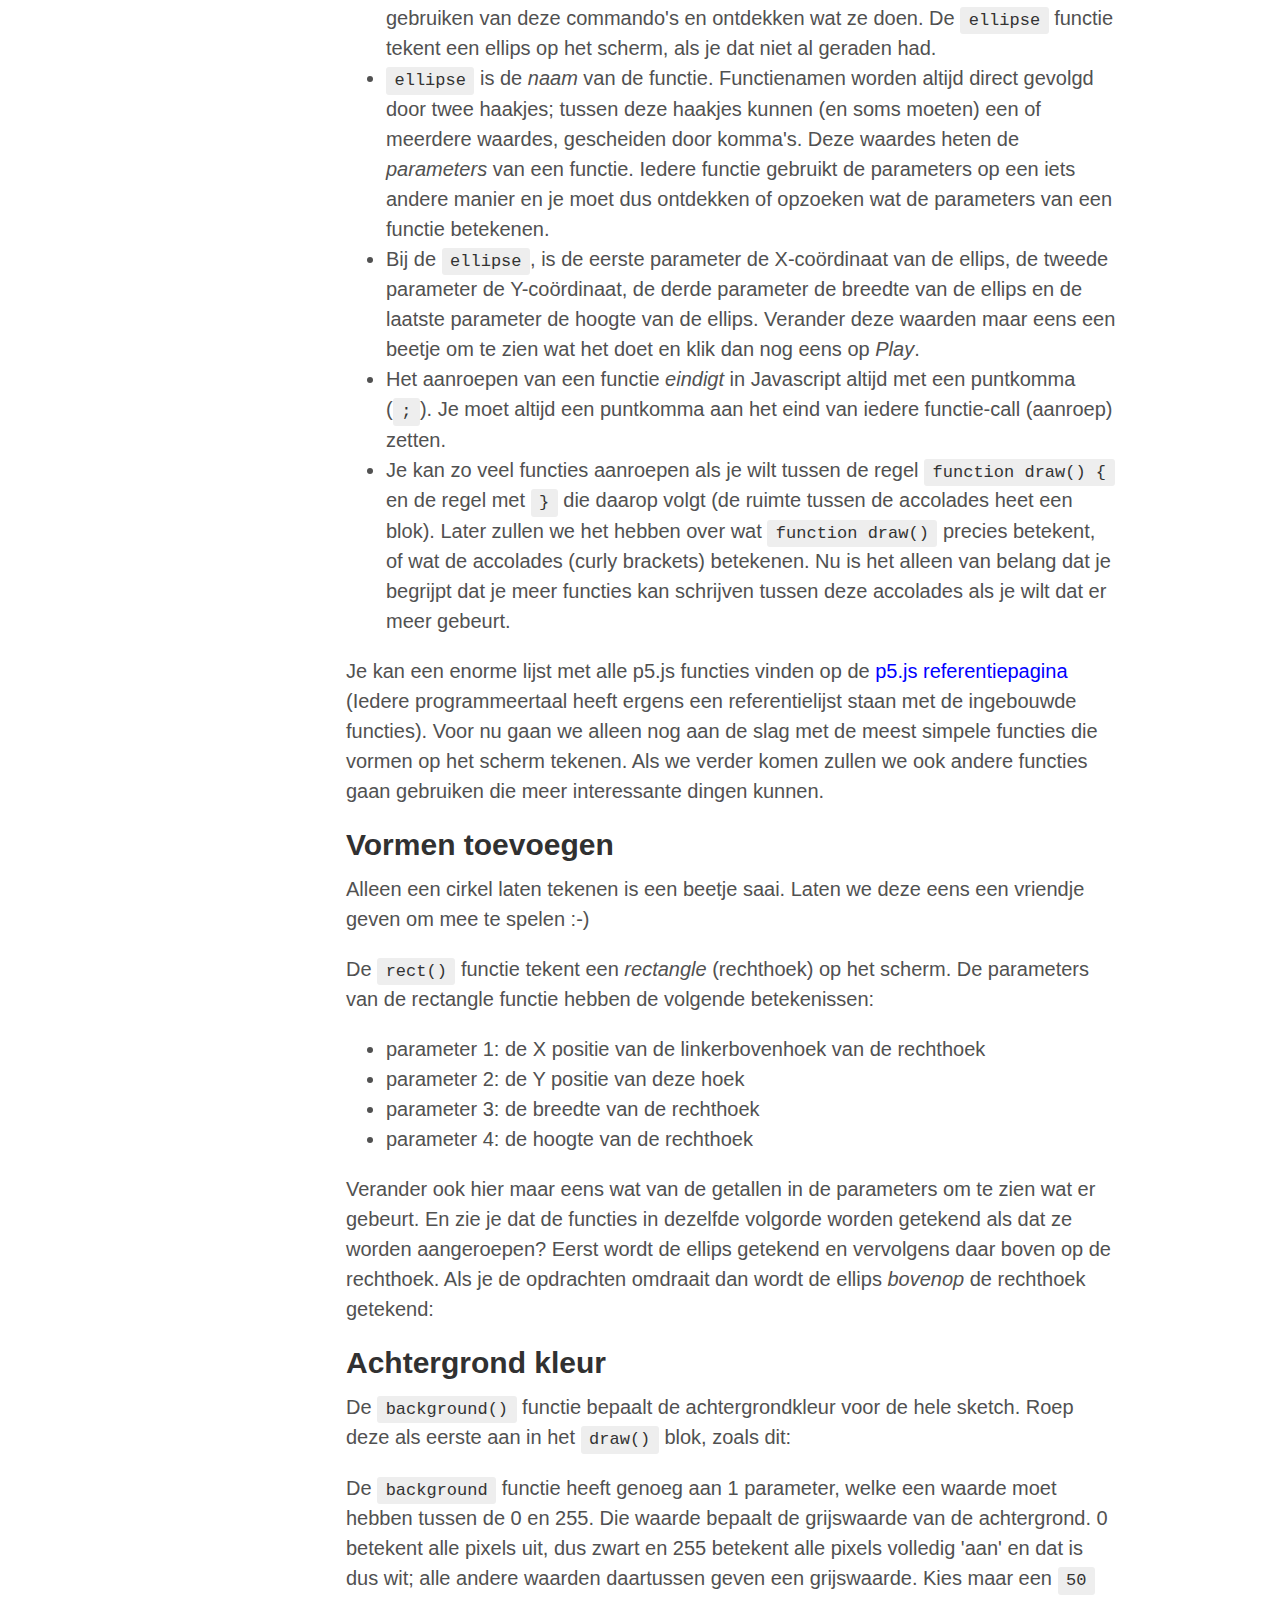
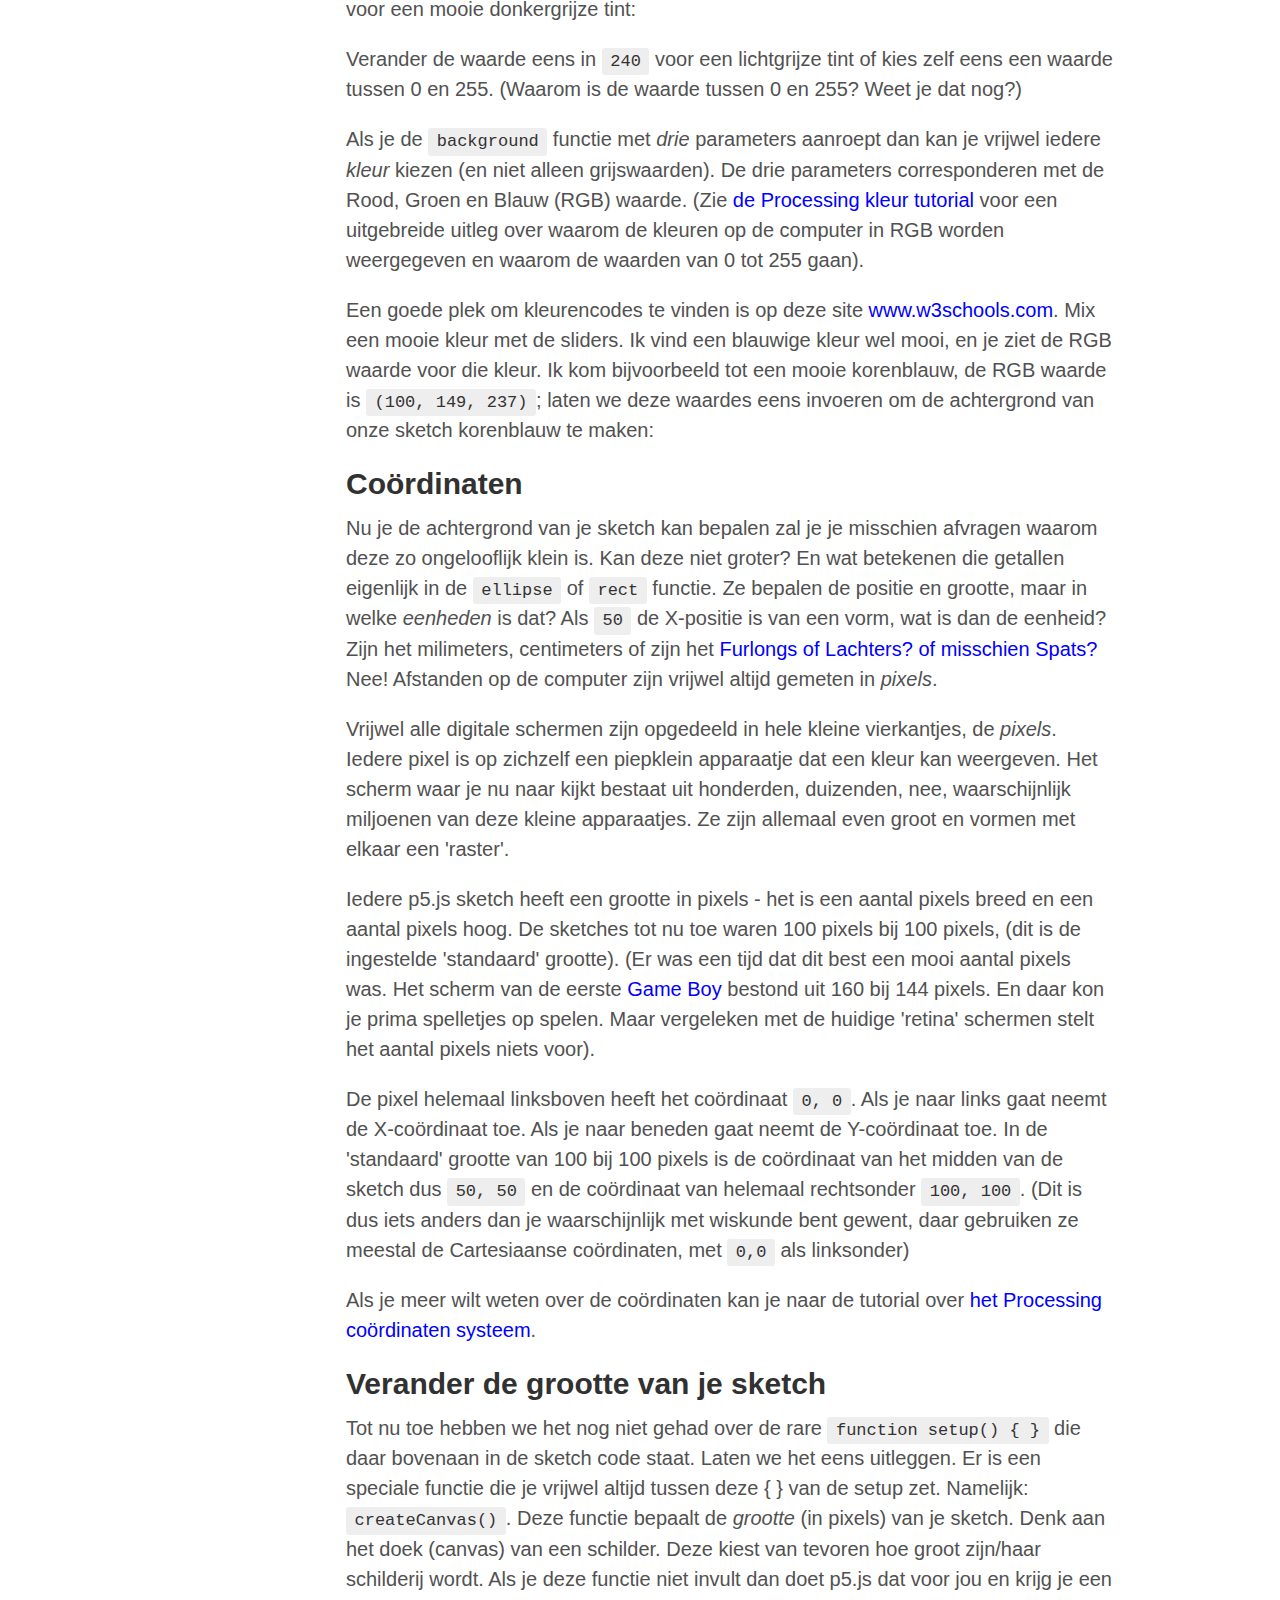
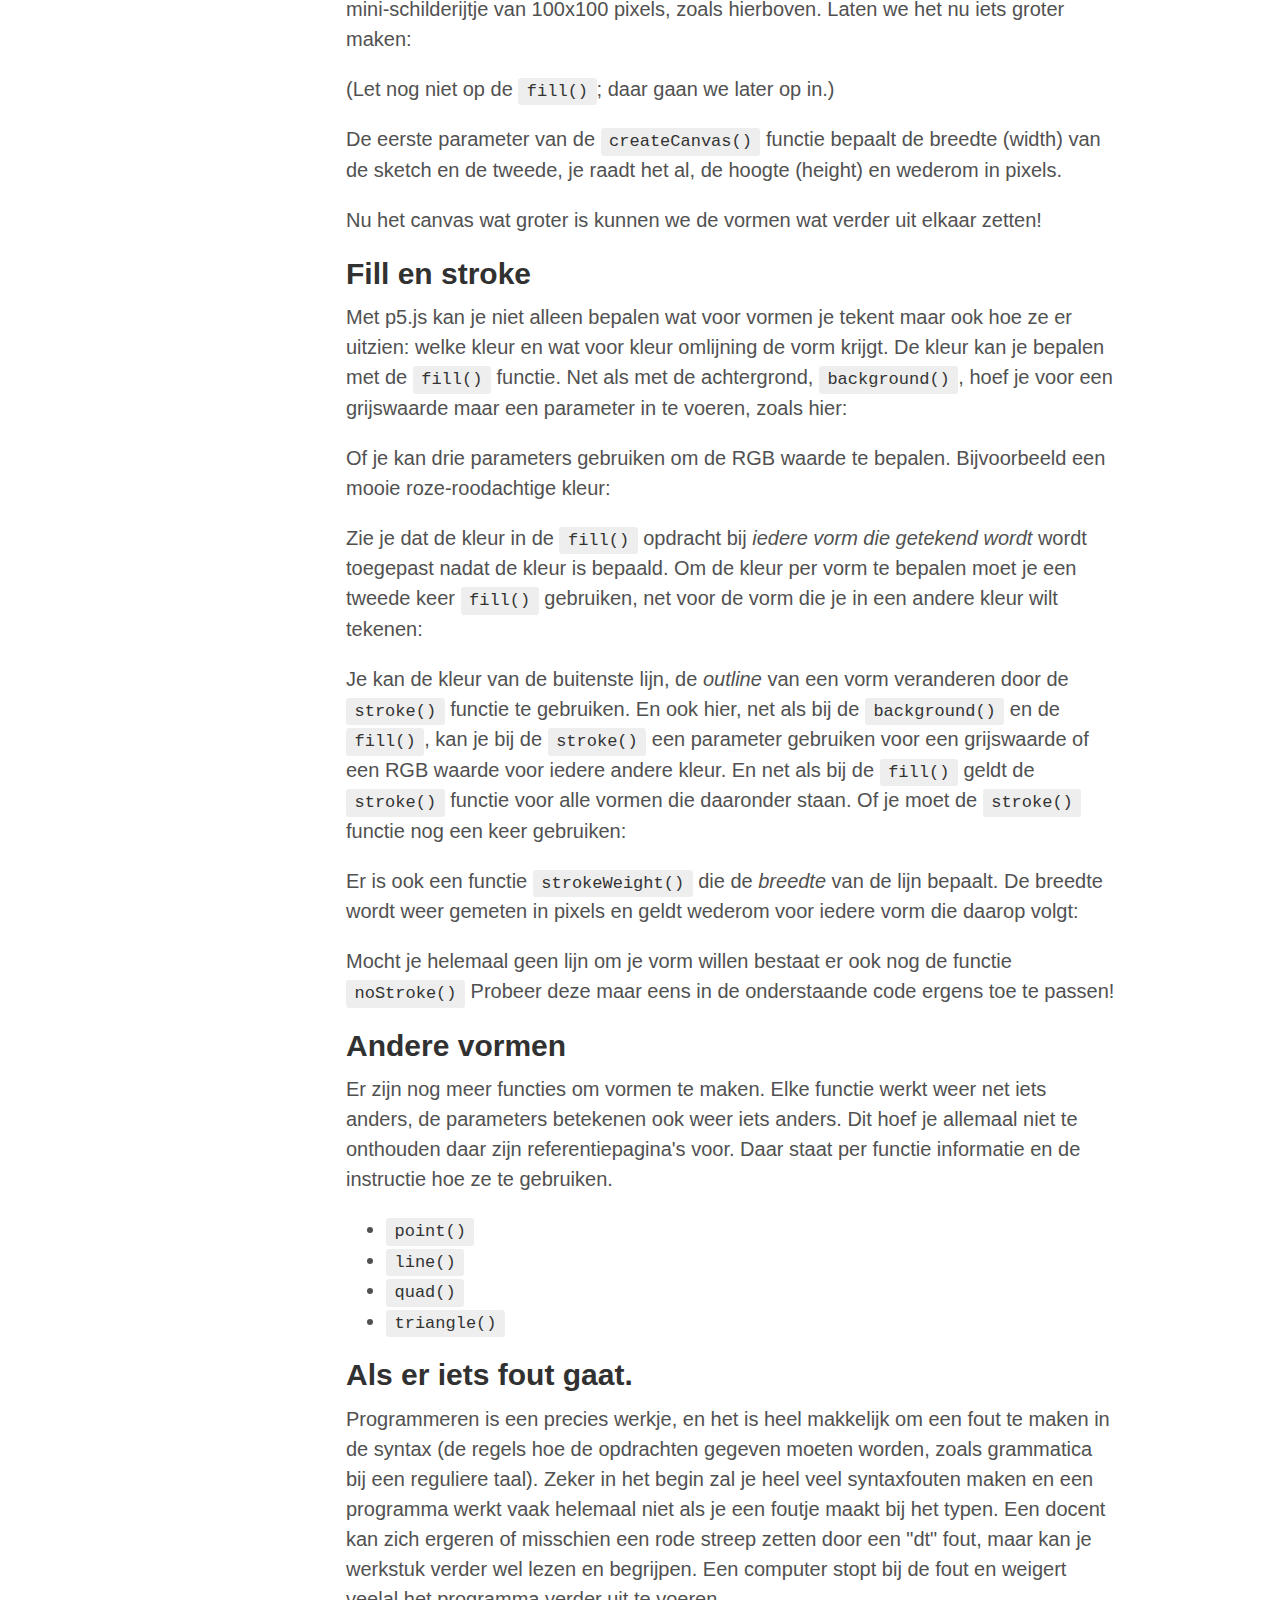
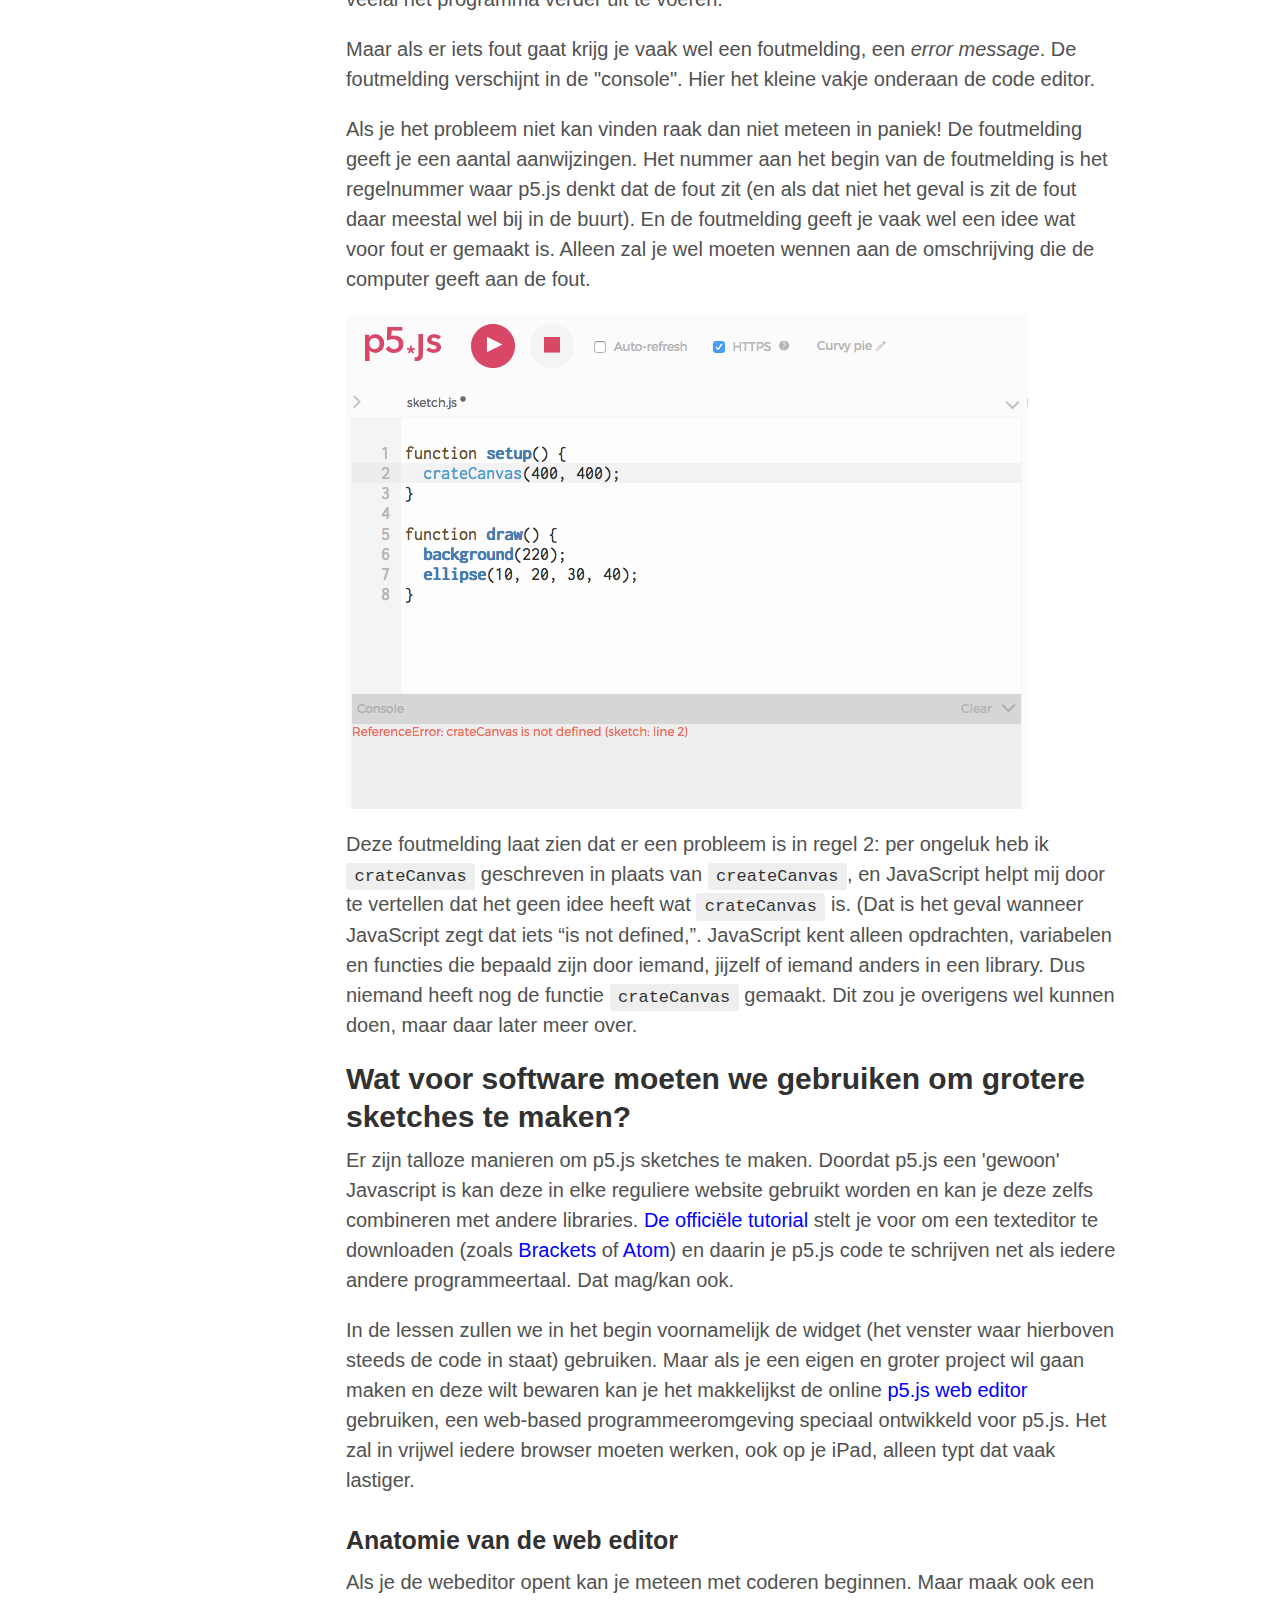
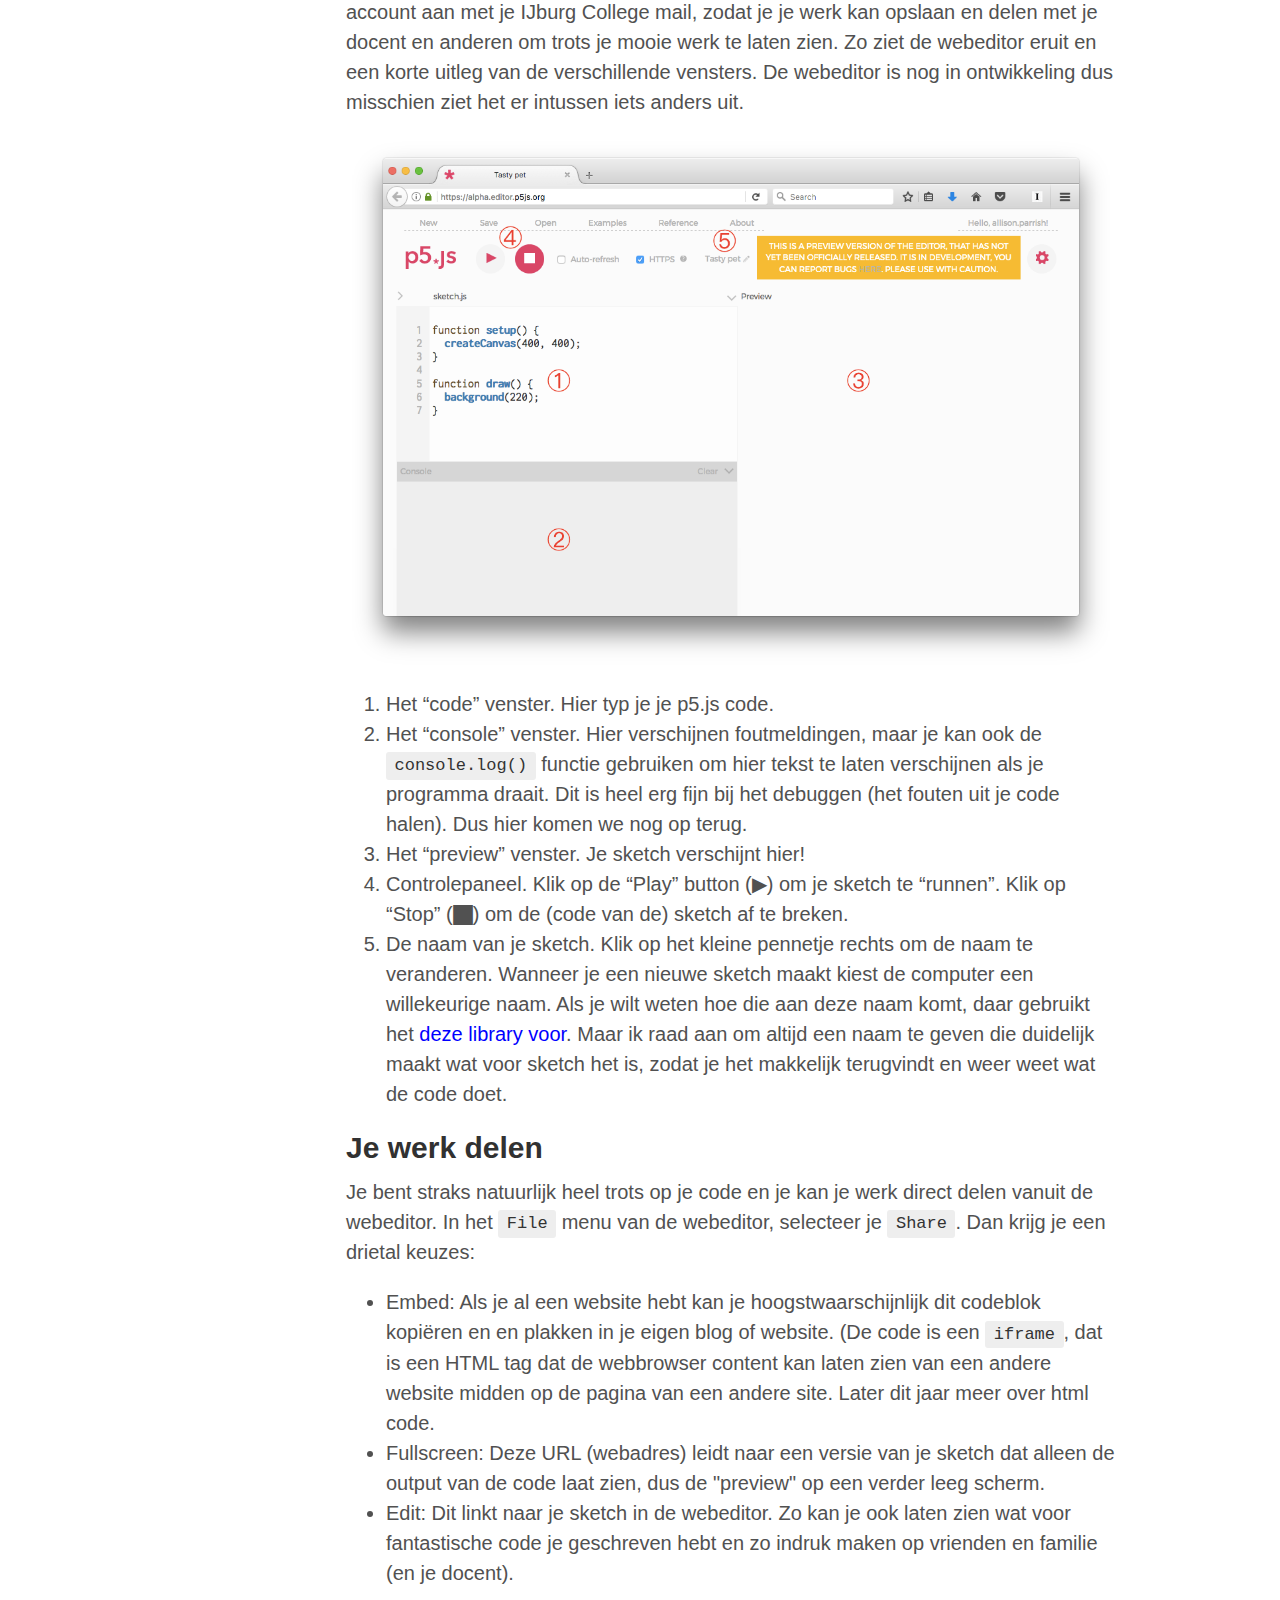
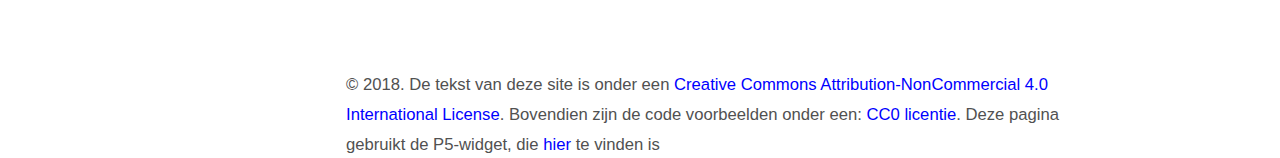
==== commit 89128f48: "Update index.html" ====
--- a/index.html
+++ b/index.html
@@ -95,7 +95,7 @@
 <ul>
   <li><code>ellipse(50, 50, 60, 60);</code> is een voorbeeld van een <em>function call</em>. p5.js heeft verschillende ingebouwde 'functies' die verschillende taken kunnen uitvoeren, zoals bijvoorbeeld vormen op het scherm tekenen of getallen uitrekenen met wiskundige formules. Het leren programmeren in p5.js is voornamelijk het leren gebruiken van deze commando's en ontdekken wat ze doen. De <code>ellipse</code> functie tekent een ellips op het scherm, als je dat niet al geraden had. </li>
   <li><code>ellipse</code> is de <em>naam</em> van de functie. Functienamen worden altijd direct gevolgd door twee haakjes; tussen deze haakjes kunnen (en soms moeten) een of meerdere waardes, gescheiden door komma's. Deze waardes heten de <em>parameters</em> van een functie. Iedere functie gebruikt de parameters op een iets andere manier en je moet dus ontdekken of opzoeken wat de parameters van een functie betekenen. </li>
-  <li>Bij de <code>ellipse</code>, is de eerste parameter de X-coordinaat van de ellips, de tweede parameter de Y-coordinaat, de derde parameter de breedte van de ellips en de laatste parameter de hoogte van de ellips. Verander deze waarden maar eens een beetje om te zien wat het doet en klik dan nog eens op <em>Play</em>. </li>
+  <li>Bij de <code>ellipse</code>, is de eerste parameter de X-coördinaat van de ellips, de tweede parameter de Y-coördinaat, de derde parameter de breedte van de ellips en de laatste parameter de hoogte van de ellips. Verander deze waarden maar eens een beetje om te zien wat het doet en klik dan nog eens op <em>Play</em>. </li>
   <li>Het aanroepen van een functie <em>eindigt</em> in Javascript altijd met een puntkomma (<code>;</code>). Je moet altijd een puntkomma aan het eind van iedere functie-call (aanroep) zetten. </li>
   <li>Je kan zo veel functies aanroepen als je wilt tussen de regel 
 <code>function draw() {</code> en de regel met <code>}</code> die daarop volgt (de ruimte tussen de accolades heet een blok). Later zullen we het hebben over wat
@@ -195,7 +195,7 @@
 }
 </script>
 
-<h2 id="coordinates">Coordinaten</h2>
+<h2 id="coordinates">Coördinaten</h2>
 
 <p>Nu je de achtergrond van je sketch kan bepalen zal je je misschien afvragen waarom deze zo ongelooflijk klein is. Kan deze niet groter? En wat betekenen die getallen eigenlijk in de <code>ellipse</code> of <code>rect</code> functie. Ze bepalen de positie en grootte, maar in welke <em>eenheden</em> is dat? Als  <code>50</code> de X-positie is van een vorm, wat is dan de eenheid? Zijn het milimeters, centimeters of zijn het <a href="https://en.wikipedia.org/wiki/List_of_obsolete_units_of_measurement">Furlongs of Lachters? of misschien Spats?</a>
 Nee! Afstanden op de computer zijn vrijwel altijd gemeten in <em>pixels</em>.</p>
@@ -207,10 +207,10 @@
 (Er was een tijd dat dit best een mooi aantal pixels was. Het scherm van de eerste <a href="https://nl.wikipedia.org/wiki/Game_Boy">Game
 Boy</a> bestond uit 160 bij 144 pixels. En daar kon je prima spelletjes op spelen. Maar vergeleken met de huidige 'retina' schermen stelt het aantal pixels niets voor). </p>
 
-<p>De pixel helemaal linksboven heeft het coordinaat <code>0, 0</code>. Als je naar links gaat neemt de X-coordinaat toe.
-Als je naar beneden gaat neemt de Y-coordinaat toe. In de 'standaard' grootte van 100 bij 100 pixels is de coordinaat van het midden van de sketch dus <code>50, 50</code> en de coordinaat van helemaal rechtsonder <code>100, 100</code>. (Dit is dus iets anders dan je waarschijnlijk met wiskunde bent gewent, daar gebruiken ze meestal de Cartesiaanse coordinaten, met <code>0,0</code> als linksonder)</p>
-
-<p>Als je meer wilt weten over de coordinaten kan je naar de tutorial over <a href="https://processing.org/tutorials/drawing/">het Processing coordinaten systeem</a>.</p>
+<p>De pixel helemaal linksboven heeft het coördinaat <code>0, 0</code>. Als je naar links gaat neemt de X-coördinaat toe.
+Als je naar beneden gaat neemt de Y-coördinaat toe. In de 'standaard' grootte van 100 bij 100 pixels is de coördinaat van het midden van de sketch dus <code>50, 50</code> en de coördinaat van helemaal rechtsonder <code>100, 100</code>. (Dit is dus iets anders dan je waarschijnlijk met wiskunde bent gewent, daar gebruiken ze meestal de Cartesiaanse coördinaten, met <code>0,0</code> als linksonder)</p>
+
+<p>Als je meer wilt weten over de coördinaten kan je naar de tutorial over <a href="https://processing.org/tutorials/drawing/">het Processing coördinaten systeem</a>.</p>
 
 <h2 id="change-the-size-of-your-sketch">Verander de grootte van je sketch</h2>
 
